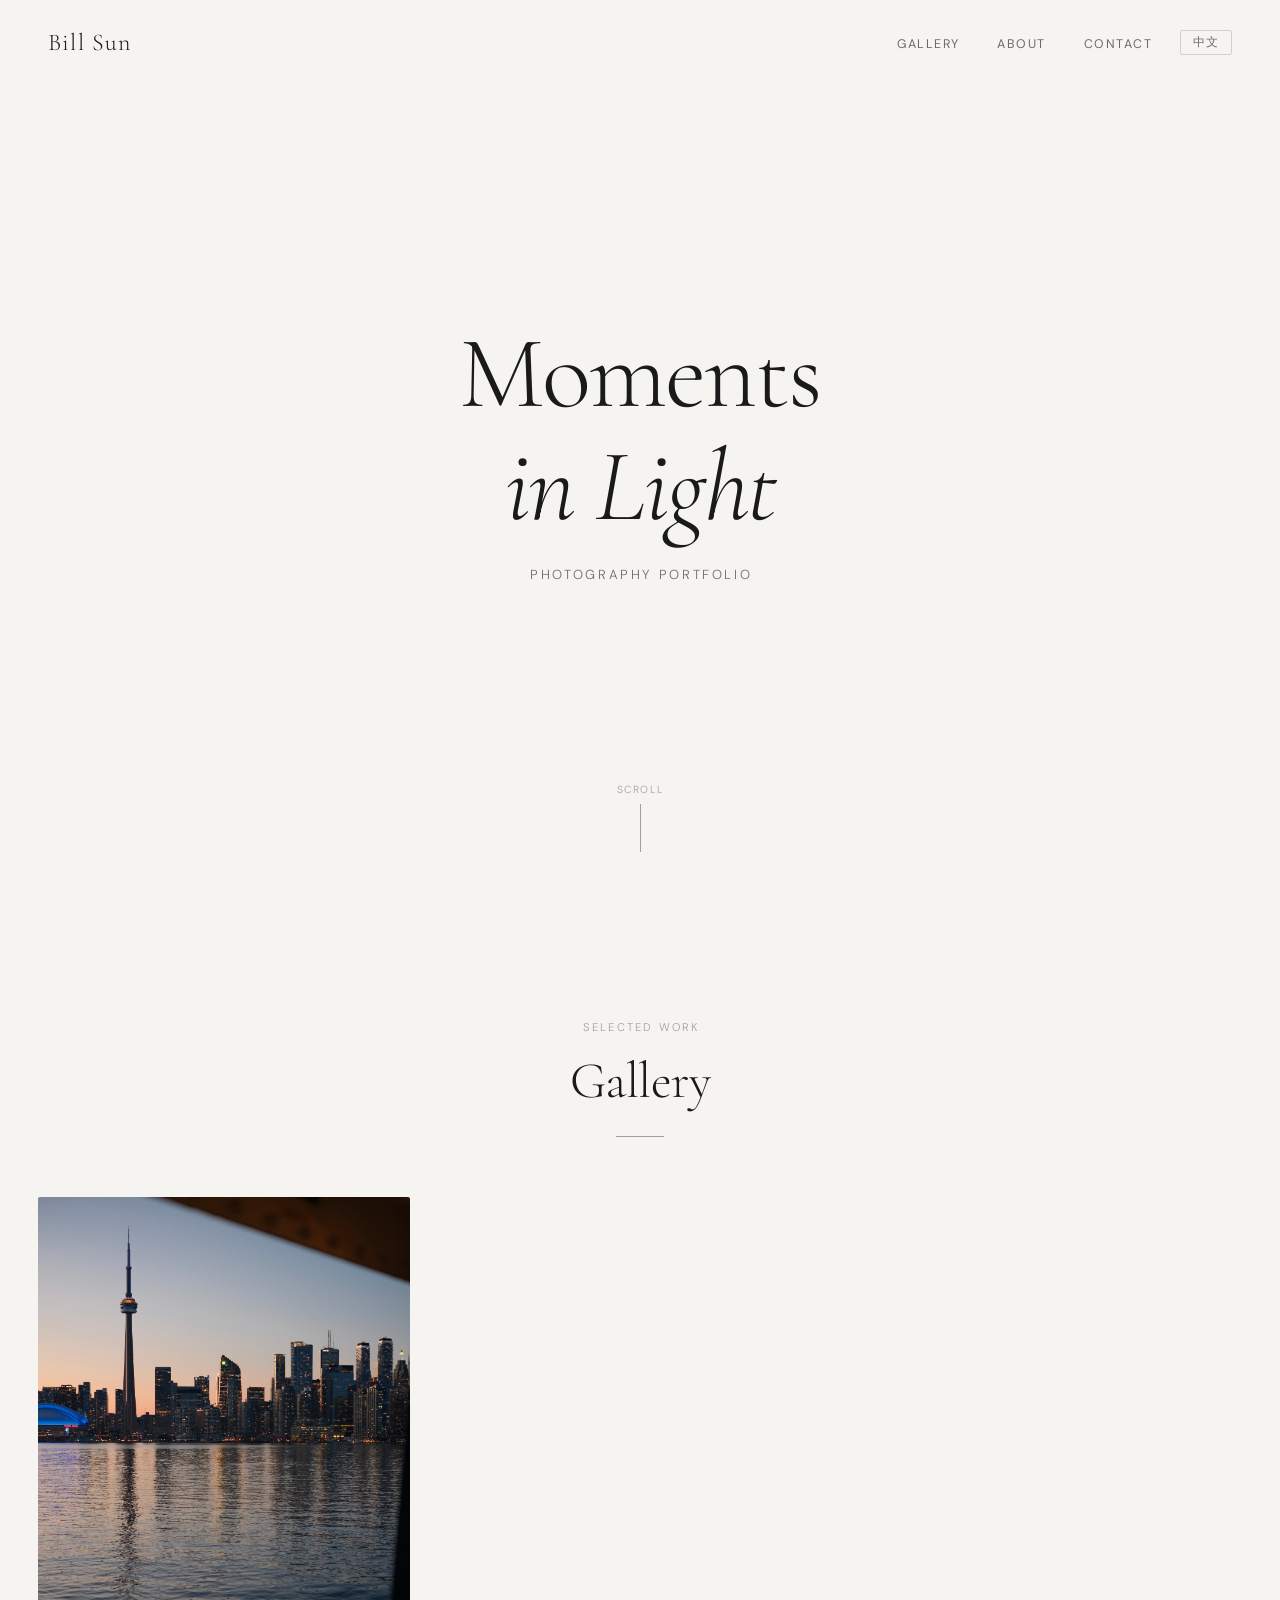
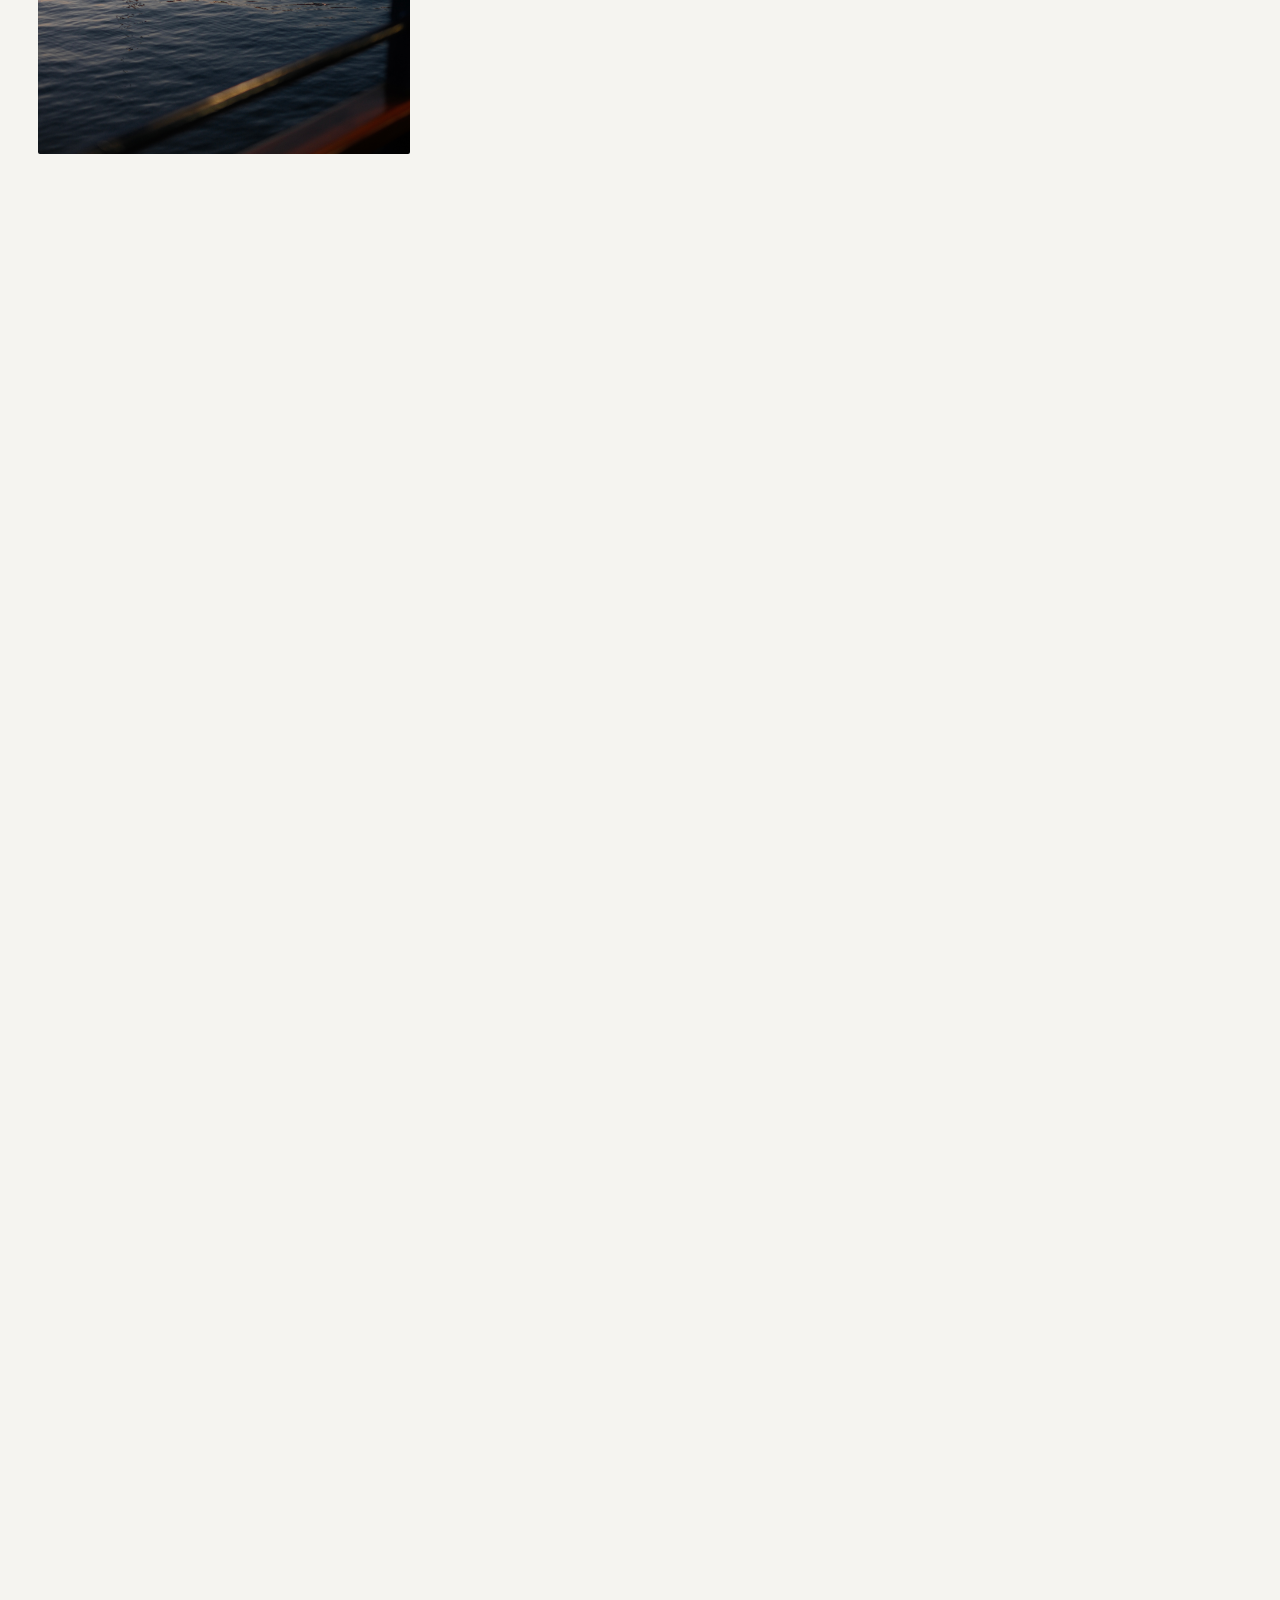
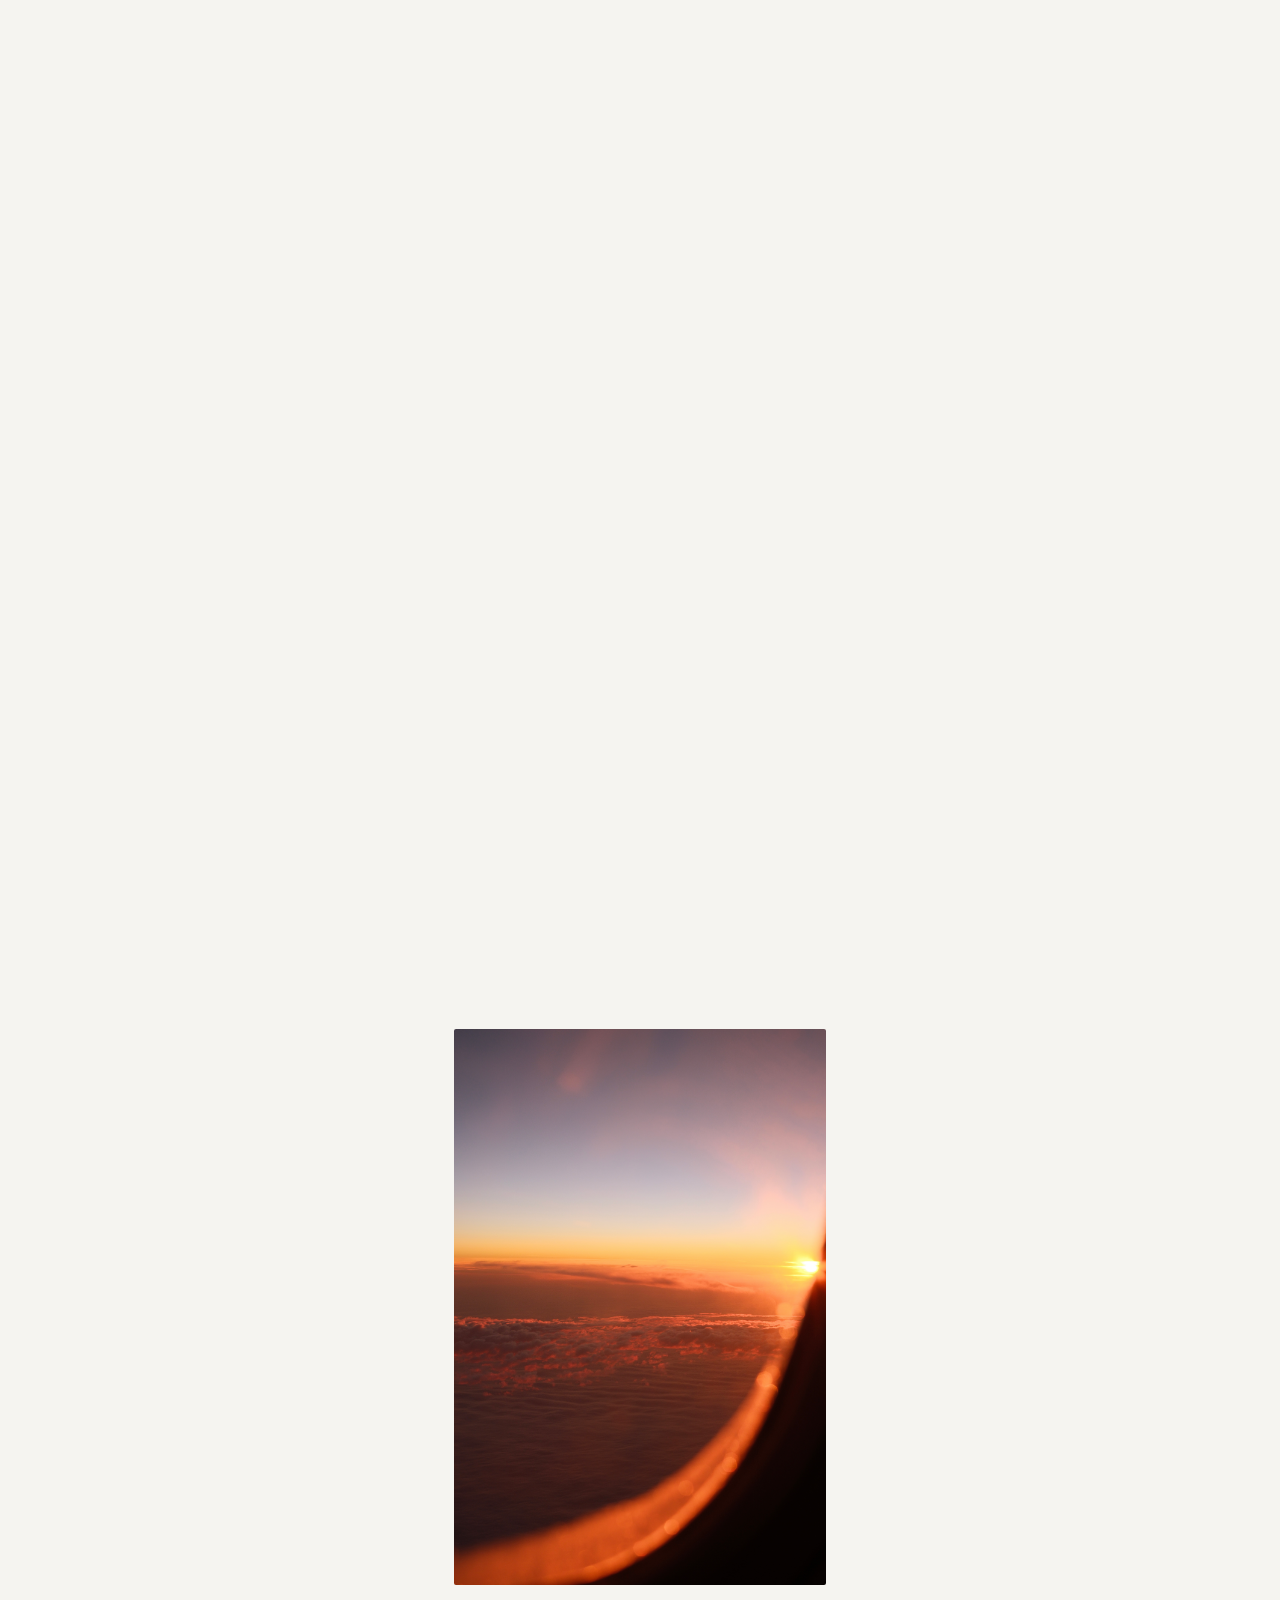
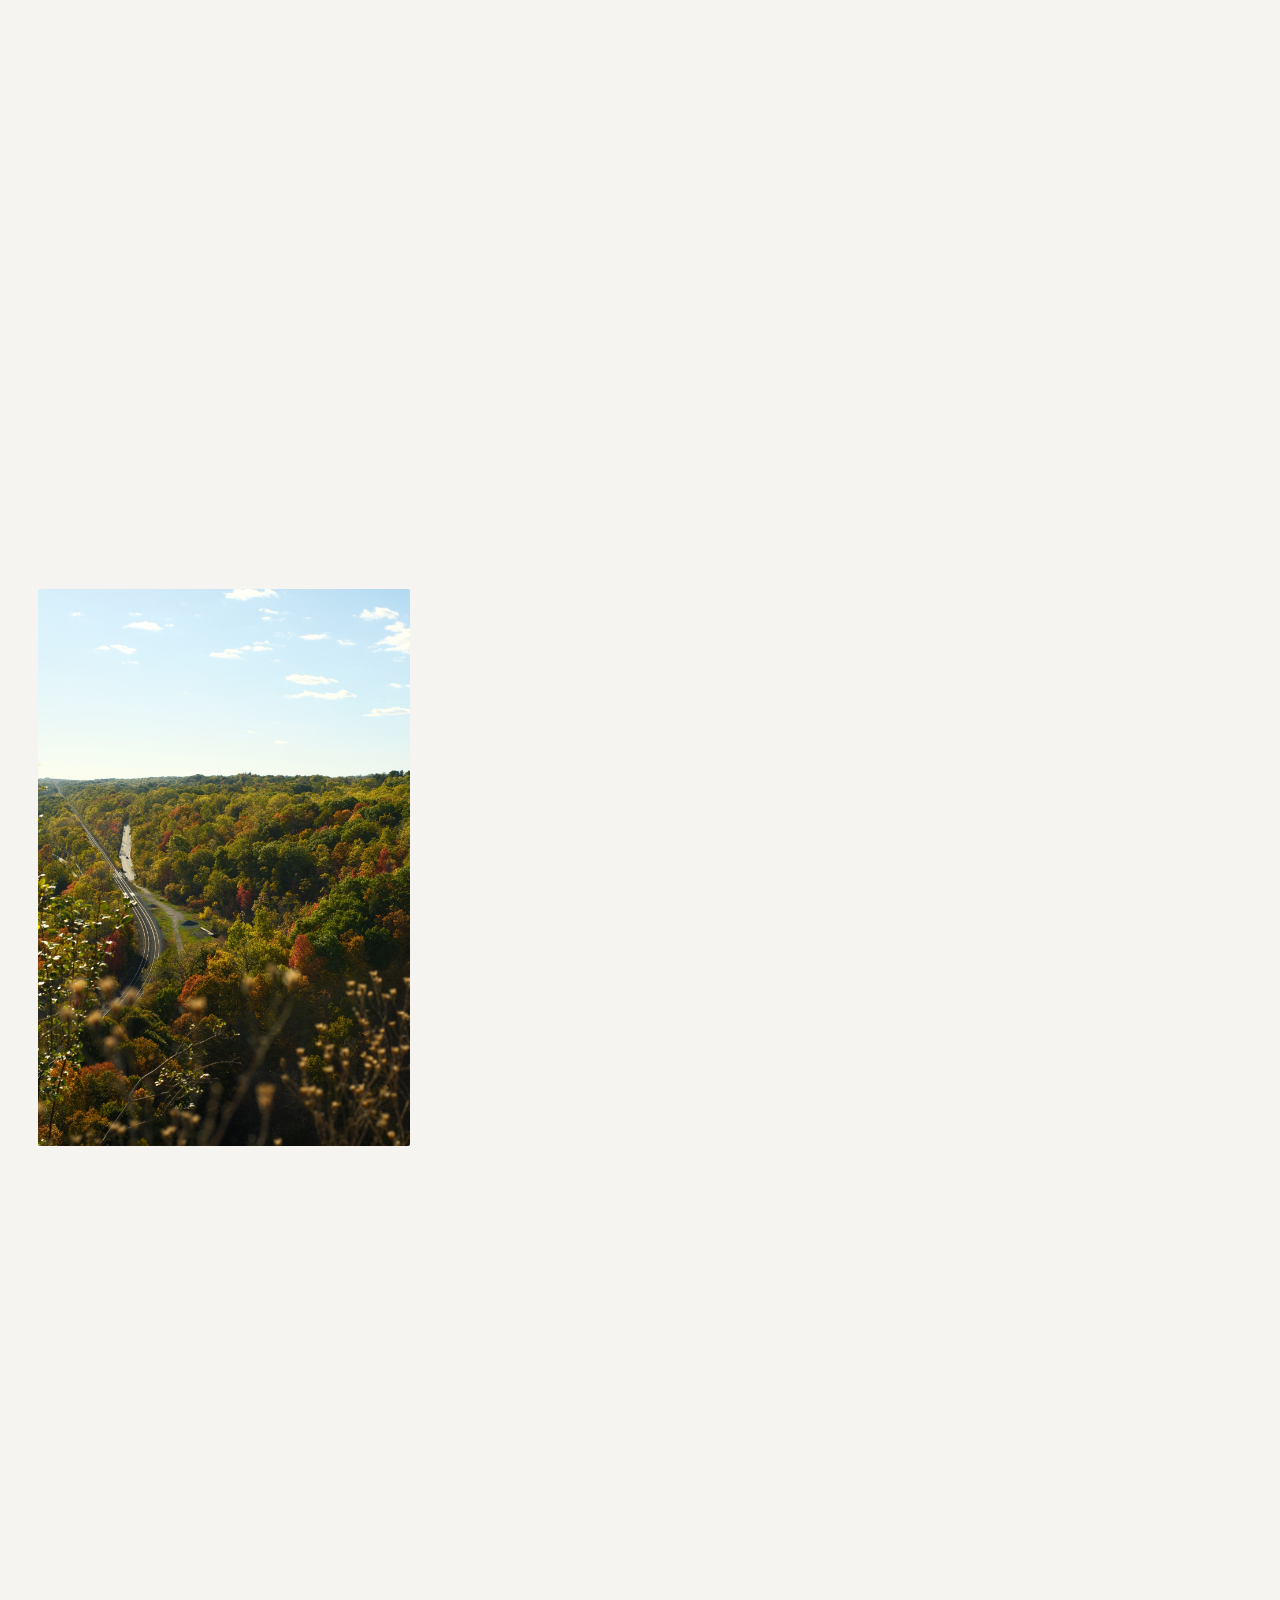
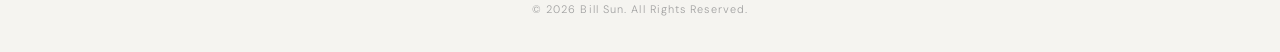
==== index.html @ 7e838174 "update some photos" ====
<!DOCTYPE html>
<html lang="en">
<head>
<meta charset="UTF-8">
<meta name="viewport" content="width=device-width, initial-scale=1.0">
<title>Portfolio — Photography</title>
<link rel="preconnect" href="https://fonts.googleapis.com">
<link rel="preconnect" href="https://fonts.gstatic.com" crossorigin>
<link href="https://fonts.googleapis.com/css2?family=Cormorant+Garamond:ital,wght@0,300;0,400;0,500;1,300;1,400&family=DM+Sans:wght@300;400;500&display=swap" rel="stylesheet">
<style>
  :root {
    --bg: #f5f4f0;
    --fg: #1a1a1a;
    --fg-muted: #6b6b6b;
    --fg-faint: #a0a0a0;
    --accent: #2a2a2a;
    --serif: 'Cormorant Garamond', Georgia, serif;
    --sans: 'DM Sans', system-ui, sans-serif;
    --transition: cubic-bezier(0.25, 0.46, 0.45, 0.94);
  }

  * { margin: 0; padding: 0; box-sizing: border-box; }

  html {
    scroll-behavior: smooth;
    -webkit-font-smoothing: antialiased;
  }

  body {
    background: var(--bg);
    color: var(--fg);
    font-family: var(--sans);
    font-weight: 300;
    overflow-x: hidden;
  }

  /* ===== NAVIGATION ===== */
  nav {
    position: fixed;
    top: 0;
    left: 0;
    right: 0;
    z-index: 100;
    padding: 28px 48px;
    display: flex;
    justify-content: space-between;
    align-items: center;
    transition: all 0.5s var(--transition);
    background: transparent;
  }

  nav.scrolled {
    padding: 18px 48px;
    background: rgba(245, 244, 240, 0.92);
    backdrop-filter: blur(20px);
    -webkit-backdrop-filter: blur(20px);
  }

  .logo {
    font-family: var(--serif);
    font-size: 1.5rem;
    font-weight: 300;
    letter-spacing: 0.05em;
    color: var(--fg);
    text-decoration: none;
    transition: opacity 0.3s;
  }
  .logo:hover { opacity: 0.6; }

  .nav-links {
    display: flex;
    gap: 36px;
    list-style: none;
  }

  .nav-links li {
    min-width: 52px;
    text-align: center;
  }

  .nav-links a {
    font-family: var(--sans);
    font-size: 0.78rem;
    font-weight: 400;
    letter-spacing: 0.12em;
    text-transform: uppercase;
    color: var(--fg-muted);
    text-decoration: none;
    position: relative;
    transition: color 0.3s;
  }

  .nav-links a::after {
    content: '';
    position: absolute;
    bottom: -4px;
    left: 0;
    width: 0;
    height: 1px;
    background: var(--fg);
    transition: width 0.4s var(--transition);
  }

  .nav-links a:hover { color: var(--fg); }
  .nav-links a:hover::after { width: 100%; }
  .nav-links a.active { color: var(--fg); }
  .nav-links a.active::after { width: 100%; }

  /* ===== MOBILE MENU ===== */
  .menu-toggle {
    display: none;
    background: none;
    border: none;
    cursor: pointer;
    width: 28px;
    height: 20px;
    position: relative;
    z-index: 200;
  }

  .menu-toggle span {
    display: block;
    width: 100%;
    height: 1.5px;
    background: var(--fg);
    position: absolute;
    left: 0;
    transition: all 0.3s var(--transition);
  }

  .menu-toggle span:nth-child(1) { top: 0; }
  .menu-toggle span:nth-child(2) { top: 9px; }
  .menu-toggle span:nth-child(3) { top: 18px; }

  .menu-toggle.open span:nth-child(1) { top: 9px; transform: rotate(45deg); }
  .menu-toggle.open span:nth-child(2) { opacity: 0; }
  .menu-toggle.open span:nth-child(3) { top: 9px; transform: rotate(-45deg); }

  .mobile-menu {
    display: none;
    position: fixed;
    inset: 0;
    background: var(--bg);
    z-index: 150;
    flex-direction: column;
    justify-content: center;
    align-items: center;
    gap: 32px;
    opacity: 0;
    transition: opacity 0.4s;
  }

  .mobile-menu.open {
    display: flex;
    opacity: 1;
  }

  .mobile-menu a {
    font-family: var(--serif);
    font-size: 2.2rem;
    font-weight: 300;
    color: var(--fg);
    text-decoration: none;
    letter-spacing: 0.03em;
    transition: opacity 0.3s;
  }

  .mobile-menu a:hover { opacity: 0.5; }

  /* ===== HERO ===== */
  .hero {
    height: 100vh;
    display: flex;
    flex-direction: column;
    justify-content: center;
    align-items: center;
    text-align: center;
    padding: 0 24px;
    position: relative;
  }

  .hero-title {
    font-family: var(--serif);
    font-size: clamp(3rem, 8vw, 7rem);
    font-weight: 300;
    line-height: 1.1;
    letter-spacing: -0.02em;
    color: var(--fg);
    opacity: 0;
    transform: translateY(40px);
    animation: fadeUp 1.2s var(--transition) 0.3s forwards;
  }

  .hero-subtitle {
    font-family: var(--sans);
    font-size: 0.82rem;
    font-weight: 300;
    letter-spacing: 0.2em;
    text-indent: 0.2em;
    text-transform: uppercase;
    color: var(--fg-muted);
    margin-top: 24px;
    opacity: 0;
    transform: translateY(20px);
    animation: fadeUp 1s var(--transition) 0.8s forwards;
  }

  .scroll-indicator {
    position: absolute;
    bottom: 48px;
    left: 0;
    right: 0;
    display: flex;
    flex-direction: column;
    align-items: center;
    gap: 8px;
    opacity: 0;
    animation: fadeUp 1s var(--transition) 1.4s forwards;
  }

  .scroll-indicator span {
    font-size: 0.65rem;
    letter-spacing: 0.15em;
    text-transform: uppercase;
    color: var(--fg-faint);
  }

  .scroll-line {
    width: 1px;
    height: 48px;
    background: var(--fg-faint);
    position: relative;
    overflow: hidden;
  }

  .scroll-line::after {
    content: '';
    position: absolute;
    top: -100%;
    left: 0;
    width: 1px;
    height: 100%;
    background: var(--fg);
    animation: scrollDown 2s ease-in-out infinite;
  }

  @keyframes scrollDown {
    0% { top: -100%; }
    100% { top: 100%; }
  }

  /* ===== SECTION HEADERS ===== */
  .section-header {
    text-align: center;
    padding: 120px 24px 60px;
  }

  .section-label {
    font-size: 0.7rem;
    letter-spacing: 0.2em;
    text-indent: 0.2em;
    text-transform: uppercase;
    color: var(--fg-faint);
    margin-bottom: 16px;
  }

  .section-title {
    font-family: var(--serif);
    font-size: clamp(2rem, 4vw, 3.2rem);
    font-weight: 300;
    color: var(--fg);
    letter-spacing: -0.01em;
  }

  .section-divider {
    width: 48px;
    height: 1px;
    background: var(--fg-faint);
    margin: 24px auto 0;
  }


  /* ===== MASONRY GALLERY ===== */
  .gallery {
    padding: 0 clamp(16px, 3vw, 48px);
    columns: 3;
    column-gap: clamp(28px, 3.5vw, 52px);
    max-width: 1600px;
    margin: 0 auto;
  }

  .gallery-item {
    break-inside: avoid;
    margin-bottom: clamp(28px, 3.5vw, 52px);
    position: relative;
    overflow: hidden;
    cursor: pointer;
    border-radius: 2px;
    opacity: 0;
    transform: translateY(30px);
    transition: opacity 0.6s var(--transition), transform 0.6s var(--transition);
  }

  .gallery-item.visible {
    opacity: 1;
    transform: translateY(0);
  }

  .gallery-item.hidden {
    display: none;
  }

  .gallery-item img {
    width: 100%;
    display: block;
    transition: transform 0.8s var(--transition);
  }

  .gallery-item:hover img {
    transform: scale(1.03);
  }

  .gallery-overlay {
    position: absolute;
    inset: 0;
    background: rgba(0,0,0,0.15);
    opacity: 0;
    transition: opacity 0.5s var(--transition);
  }

  .gallery-item:hover .gallery-overlay {
    opacity: 1;
  }

  /* ===== LIGHTBOX ===== */
  .lightbox {
    position: fixed;
    inset: 0;
    z-index: 1000;
    background: rgba(10, 10, 10, 0.96);
    display: flex;
    justify-content: center;
    align-items: center;
    opacity: 0;
    visibility: hidden;
    transition: all 0.4s var(--transition);
    cursor: zoom-out;
  }

  .lightbox.active {
    opacity: 1;
    visibility: visible;
  }

  .lightbox img {
    max-width: 90vw;
    max-height: 88vh;
    object-fit: contain;
    border-radius: 2px;
    transform: scale(0.95);
    transition: transform 0.5s var(--transition);
  }

  .lightbox.active img {
    transform: scale(1);
  }

  .lightbox-close {
    position: absolute;
    top: 28px;
    right: 36px;
    width: 36px;
    height: 36px;
    background: none;
    border: none;
    cursor: pointer;
    display: flex;
    align-items: center;
    justify-content: center;
  }

  .lightbox-close::before,
  .lightbox-close::after {
    content: '';
    position: absolute;
    width: 24px;
    height: 1.5px;
    background: rgba(255,255,255,0.7);
    transition: background 0.3s;
  }

  .lightbox-close::before { transform: rotate(45deg); }
  .lightbox-close::after { transform: rotate(-45deg); }
  .lightbox-close:hover::before,
  .lightbox-close:hover::after { background: #fff; }

  .lightbox-nav {
    position: absolute;
    top: 50%;
    transform: translateY(-50%);
    background: none;
    border: none;
    cursor: pointer;
    padding: 20px;
    color: rgba(255,255,255,0.5);
    font-size: 1.8rem;
    transition: color 0.3s;
  }

  .lightbox-nav:hover { color: #fff; }
  .lightbox-prev { left: 20px; }
  .lightbox-next { right: 20px; }

  /* ===== ABOUT ===== */
  .about {
    max-width: 720px;
    margin: 0 auto;
    padding: 80px 24px 120px;
    text-align: center;
  }

  .about p {
    font-family: var(--serif);
    font-size: 1.35rem;
    font-weight: 300;
    line-height: 1.8;
    color: var(--fg-muted);
    font-style: italic;
  }

  .about-name {
    font-family: var(--sans);
    font-size: 0.72rem;
    letter-spacing: 0.15em;
    text-indent: 0.15em;
    text-transform: uppercase;
    color: var(--fg-faint);
    margin-top: 40px;
  }

  .about p + p {
    margin-top: 28px;
  }

  .about-quote {
    font-size: 1.5rem;
    color: var(--fg);
    margin-top: 52px;
    margin-bottom: 52px;
  }

  .about-closing {
    font-style: normal;
    font-size: 1.05rem;
    letter-spacing: 0.04em;
    color: var(--fg);
    margin-top: 48px;
    line-height: 2;
  }

  /* ===== CONTACT ===== */
  .contact {
    text-align: center;
    padding: 0 24px 120px;
  }

  .contact a {
    font-family: var(--serif);
    font-size: clamp(1.2rem, 3vw, 2rem);
    font-weight: 300;
    color: var(--fg);
    text-decoration: none;
    border-bottom: 1px solid var(--fg-faint);
    padding-bottom: 4px;
    transition: border-color 0.3s;
  }

  .contact a:hover {
    border-color: var(--fg);
  }

  .contact-socials {
    display: flex;
    justify-content: center;
    gap: 32px;
    margin-top: 36px;
  }

  .contact-socials a {
    font-family: var(--sans);
    font-size: 0.7rem;
    letter-spacing: 0.12em;
    text-transform: uppercase;
    border: none;
    color: var(--fg-faint);
    padding: 0;
  }

  .contact-socials a:hover { color: var(--fg); }

  /* ===== FOOTER ===== */
  footer {
    text-align: center;
    padding: 36px 24px;
    border-top: 1px solid rgba(0,0,0,0.06);
  }

  footer p {
    font-size: 0.68rem;
    letter-spacing: 0.1em;
    color: var(--fg-faint);
  }

  /* ===== ANIMATIONS ===== */
  @keyframes fadeUp {
    to {
      opacity: 1;
      transform: translateY(0);
    }
  }

  /* ===== RESPONSIVE ===== */
  @media (max-width: 1024px) {
    .gallery { columns: 2; }
  }

  @media (max-width: 768px) {
    nav { padding: 20px 24px; }
    nav.scrolled { padding: 16px 24px; }

    .nav-links { display: none; }
    .menu-toggle { display: block; }

    .gallery { columns: 2; }

    .hero-title { font-size: clamp(2.4rem, 10vw, 4.5rem); }
  }

  @media (max-width: 480px) {
    .gallery {
      columns: 1;
      padding: 0 16px;
    }

    .lightbox-nav { display: none; }
  }

  /* ===== SCROLL REVEAL ===== */
  .reveal {
    opacity: 0;
    transform: translateY(24px);
    transition: opacity 0.8s var(--transition), transform 0.8s var(--transition);
  }

  .reveal.revealed {
    opacity: 1;
    transform: translateY(0);
  }

  /* ===== LANGUAGE TOGGLE ===== */
  .nav-right {
    display: flex;
    align-items: center;
    gap: 28px;
  }

  .lang-toggle {
    font-family: var(--sans);
    font-size: 0.72rem;
    font-weight: 400;
    letter-spacing: 0.08em;
    color: var(--fg-muted);
    background: none;
    border: 1px solid rgba(0,0,0,0.15);
    border-radius: 2px;
    width: 52px;
    padding: 4px 0;
    text-align: center;
    cursor: pointer;
    transition: all 0.3s;
    position: relative;
    z-index: 200;
  }

  .lang-toggle:hover {
    color: var(--fg);
    border-color: var(--fg);
  }
</style>
</head>
<body>

<!-- Navigation -->
<nav id="navbar">
  <a href="#" class="logo">Bill Sun</a>
  <div class="nav-right">
    <ul class="nav-links">
      <li><a href="#gallery" class="active" data-zh="作品集">Gallery</a></li>
      <li><a href="#about" data-zh="关于">About</a></li>
      <li><a href="#contact" data-zh="联系">Contact</a></li>
    </ul>
    <button class="lang-toggle" id="langToggle">中文</button>
    <button class="menu-toggle" id="menuToggle" aria-label="Menu">
      <span></span><span></span><span></span>
    </button>
  </div>
</nav>

<!-- Mobile Menu -->
<div class="mobile-menu" id="mobileMenu">
  <a href="#gallery" data-zh="作品集">Gallery</a>
  <a href="#about" data-zh="关于">About</a>
  <a href="#contact" data-zh="联系">Contact</a>
</div>

<!-- Hero -->
<section class="hero">
  <h1 class="hero-title" data-zh-html="光影<br><em>瞬间</em>">Moments<br><em>in Light</em></h1>
  <p class="hero-subtitle" data-zh="摄影作品集">Photography Portfolio</p>
  <div class="scroll-indicator">
    <span data-zh="向下滑动">Scroll</span>
    <div class="scroll-line"></div>
  </div>
</section>

<!-- Gallery Section -->
<section id="gallery">
  <div class="section-header reveal">
    <p class="section-label" data-zh="精选作品">Selected Work</p>
    <h2 class="section-title" data-zh="作品集">Gallery</h2>
    <div class="section-divider"></div>
  </div>

  <div class="gallery" id="galleryGrid">
    <div class="gallery-item">
      <img src="images/DSCF5010.JPG" alt="Photo" loading="lazy">
      <div class="gallery-overlay"></div>
    </div>
    <div class="gallery-item">
      <img src="images/DSCF5004.JPG" alt="Photo" loading="lazy">
      <div class="gallery-overlay"></div>
    </div>
    <div class="gallery-item" data-category="landscape">
      <img src="images/DSCF3059.JPG" alt="Landscape" loading="lazy">
      <div class="gallery-overlay"></div>
    </div>
    <div class="gallery-item" data-category="landscape">
      <img src="images/DSCF3242.JPG" alt="Landscape" loading="lazy">
      <div class="gallery-overlay"></div>
    </div>
    <div class="gallery-item" data-category="landscape">
      <img src="images/DSCF3555.JPG" alt="Landscape" loading="lazy">
      <div class="gallery-overlay"></div>
    </div>
    <div class="gallery-item" data-category="landscape">
      <img src="images/DSCF3638-3.jpg" alt="Landscape" loading="lazy">
      <div class="gallery-overlay"></div>
    </div>
    <div class="gallery-item" data-category="landscape">
      <img src="images/DSCF3652.JPG" alt="Landscape" loading="lazy">
      <div class="gallery-overlay"></div>
    </div>
    <div class="gallery-item" data-category="landscape">
      <img src="images/DSCF3666.JPG" alt="Landscape" loading="lazy">
      <div class="gallery-overlay"></div>
    </div>
    <div class="gallery-item" data-category="landscape">
      <img src="images/DSCF3744.JPG" alt="Landscape" loading="lazy">
      <div class="gallery-overlay"></div>
    </div>
    <div class="gallery-item" data-category="landscape">
      <img src="images/DSCF3767.jpeg" alt="Landscape" loading="lazy">
      <div class="gallery-overlay"></div>
    </div>
    <div class="gallery-item" data-category="landscape">
      <img src="images/DSCF3832.JPG" alt="Landscape" loading="lazy">
      <div class="gallery-overlay"></div>
    </div>
    <div class="gallery-item" data-category="landscape">
      <img src="images/DSCF4204.jpg" alt="Landscape" loading="lazy">
      <div class="gallery-overlay"></div>
    </div>
    <div class="gallery-item" data-category="landscape">
      <img src="images/DSCF4221.JPG" alt="Landscape" loading="lazy">
      <div class="gallery-overlay"></div>
    </div>
    <div class="gallery-item" data-category="landscape">
      <img src="images/DSCF4808.jpeg" alt="Landscape" loading="lazy">
      <div class="gallery-overlay"></div>
    </div>

    <div class="gallery-item" data-category="nature">
      <img src="images/DSCF3293.JPG" alt="Nature" loading="lazy">
      <div class="gallery-overlay"></div>
    </div>
    <div class="gallery-item" data-category="nature">
      <img src="images/DSCF3700.JPG" alt="Nature" loading="lazy">
      <div class="gallery-overlay"></div>
    </div>
    <div class="gallery-item" data-category="nature">
      <img src="images/DSCF4087.jpg" alt="Nature" loading="lazy">
      <div class="gallery-overlay"></div>
    </div>
    <div class="gallery-item" data-category="nature">
      <img src="images/DSCF4094.JPG" alt="Nature" loading="lazy">
      <div class="gallery-overlay"></div>
    </div>
    <div class="gallery-item" data-category="nature">
      <img src="images/DSCF4104.JPG" alt="Nature" loading="lazy">
      <div class="gallery-overlay"></div>
    </div>
    <div class="gallery-item" data-category="nature">
      <img src="images/DSCF4184.JPG" alt="Nature" loading="lazy">
      <div class="gallery-overlay"></div>
    </div>
    <div class="gallery-item" data-category="nature">
      <img src="images/DSCF4784.jpeg" alt="Nature" loading="lazy">
      <div class="gallery-overlay"></div>
    </div>
    <div class="gallery-item" data-category="nature">
      <img src="images/DSCF4792.JPG" alt="Nature" loading="lazy">
      <div class="gallery-overlay"></div>
    </div>
    <div class="gallery-item" data-category="nature">
      <img src="images/DSCF4941.jpeg" alt="Nature" loading="lazy">
      <div class="gallery-overlay"></div>
    </div>
    <div class="gallery-item" data-category="nature">
      <img src="images/DSCF4948.JPG" alt="Nature" loading="lazy">
      <div class="gallery-overlay"></div>
    </div>

    <div class="gallery-item" data-category="street">
      <img src="images/DSCF3017.JPG" alt="Street" loading="lazy">
      <div class="gallery-overlay"></div>
    </div>
    <div class="gallery-item" data-category="street">
      <img src="images/DSCF3160.JPG" alt="Street" loading="lazy">
      <div class="gallery-overlay"></div>
    </div>
    <div class="gallery-item" data-category="street">
      <img src="images/DSCF3165.JPG" alt="Street" loading="lazy">
      <div class="gallery-overlay"></div>
    </div>
    <div class="gallery-item" data-category="street">
      <img src="images/DSCF3250.JPG" alt="Street" loading="lazy">
      <div class="gallery-overlay"></div>
    </div>
    <div class="gallery-item" data-category="street">
      <img src="images/DSCF3267.JPG" alt="Street" loading="lazy">
      <div class="gallery-overlay"></div>
    </div>
    <div class="gallery-item" data-category="street">
      <img src="images/DSCF3411.JPG" alt="Street" loading="lazy">
      <div class="gallery-overlay"></div>
    </div>
    <div class="gallery-item" data-category="street">
      <img src="images/DSCF3429.JPG" alt="Street" loading="lazy">
      <div class="gallery-overlay"></div>
    </div>
    <div class="gallery-item" data-category="street">
      <img src="images/DSCF3483.JPG" alt="Street" loading="lazy">
      <div class="gallery-overlay"></div>
    </div>
    <div class="gallery-item" data-category="street">
      <img src="images/DSCF3569.JPG" alt="Street" loading="lazy">
      <div class="gallery-overlay"></div>
    </div>
    <div class="gallery-item" data-category="street">
      <img src="images/DSCF3659.JPG" alt="Street" loading="lazy">
      <div class="gallery-overlay"></div>
    </div>
    <div class="gallery-item" data-category="street">
      <img src="images/DSCF3661.JPG" alt="Street" loading="lazy">
      <div class="gallery-overlay"></div>
    </div>
    <div class="gallery-item" data-category="street">
      <img src="images/DSCF3732.JPG" alt="Street" loading="lazy">
      <div class="gallery-overlay"></div>
    </div>
    <div class="gallery-item" data-category="street">
      <img src="images/DSCF3800.JPG" alt="Street" loading="lazy">
      <div class="gallery-overlay"></div>
    </div>
    <div class="gallery-item" data-category="street">
      <img src="images/DSCF4529.JPG" alt="Street" loading="lazy">
      <div class="gallery-overlay"></div>
    </div>
    <div class="gallery-item" data-category="street">
      <img src="images/DSCF4775.jpeg" alt="Street" loading="lazy">
      <div class="gallery-overlay"></div>
    </div>
    <div class="gallery-item" data-category="street">
      <img src="images/DSCF4848.JPG" alt="Street" loading="lazy">
      <div class="gallery-overlay"></div>
    </div>
    <div class="gallery-item" data-category="street">
      <img src="images/DSCF4882.JPG" alt="Street" loading="lazy">
      <div class="gallery-overlay"></div>
    </div>
    <div class="gallery-item" data-category="street">
      <img src="images/DSCF4937.jpeg" alt="Street" loading="lazy">
      <div class="gallery-overlay"></div>
    </div>
  </div>
</section>

<!-- About Section -->
<section id="about">
  <div class="section-header reveal">
    <p class="section-label" data-zh="关于摄影师">The Photographer</p>
    <h2 class="section-title" data-zh="关于">About</h2>
    <div class="section-divider"></div>
  </div>

  <div class="about reveal">
    <p data-zh="我的日常，是与底层硬件、实时系统和没有容错率的代码打交道。那是一个由绝对逻辑构建的世界——精确、严苛，0 与 1 之间，没有灰色地带。">My days are built on bare-metal code, real-time systems, and hardware that demands absolute precision—a world where logic is the only currency.</p>
    <p data-zh="离开屏幕，我在山上——追速度，读地形，凭本能移动。">Off the screen, I'm on the mountain—chasing speed, reading terrain, moving on instinct.</p>
    <p class="about-quote" data-zh="「我擅长感受，却拙于表达，于是我开始记录。」">"I feel deeply, but express clumsily—so I started recording."</p>
    <p data-zh="镜头，成为了我另一种语言。">The camera became my other language.</p>
    <p data-zh-html="这里没有编译错误，没有边界条件。<br>只有光的温度、街头的呼吸，和不需要注释的情感。">No compilation errors. No edge cases.<br>Just the warmth of light, the stillness between moments, and emotions that need no comment blocks.</p>
    <p class="about-closing" data-zh-html="用代码构建逻辑。<br>用滑雪感受速度。<br>用快门定格时间。">I build with logic.<br>I ski on instinct.<br>I capture with light.</p>
    <p class="about-name">— Bill</p>
  </div>
</section>

<!-- Contact Section -->
<section id="contact">
  <div class="section-header reveal">
    <p class="section-label" data-zh="联系方式">Get in Touch</p>
    <h2 class="section-title" data-zh="联系">Contact</h2>
    <div class="section-divider"></div>
  </div>

  <div class="contact reveal">
    <a href="mailto:billsun37@gmail.com">billsun37@gmail.com</a>
    <div class="contact-socials">
      <a href="https://www.instagram.com/bi1l_sun/" target="_blank" rel="noopener">Instagram</a>
      <a href="https://www.linkedin.com/in/bill-sun9/" target="_blank" rel="noopener">LinkedIn</a>
    </div>
  </div>
</section>

<!-- Footer -->
<footer>
  <p data-zh="&copy; 2026 Bill Sun. 保留所有权利。">&copy; 2026 Bill Sun. All Rights Reserved.</p>
</footer>

<!-- Lightbox -->
<div class="lightbox" id="lightbox">
  <button class="lightbox-close" aria-label="Close"></button>
  <button class="lightbox-nav lightbox-prev" aria-label="Previous">&#8592;</button>
  <button class="lightbox-nav lightbox-next" aria-label="Next">&#8594;</button>
  <img src="" alt="" id="lightboxImg">
</div>

<script>
(function() {
  // ===== NAV SCROLL =====
  const nav = document.getElementById('navbar');
  window.addEventListener('scroll', () => {
    nav.classList.toggle('scrolled', window.scrollY > 80);
  });

  // ===== MOBILE MENU =====
  const menuToggle = document.getElementById('menuToggle');
  const mobileMenu = document.getElementById('mobileMenu');

  menuToggle.addEventListener('click', () => {
    menuToggle.classList.toggle('open');
    mobileMenu.classList.toggle('open');
    document.body.style.overflow = mobileMenu.classList.contains('open') ? 'hidden' : '';
  });

  mobileMenu.querySelectorAll('a').forEach(link => {
    link.addEventListener('click', () => {
      menuToggle.classList.remove('open');
      mobileMenu.classList.remove('open');
      document.body.style.overflow = '';
    });
  });

  // ===== LIGHTBOX =====
  const lightbox = document.getElementById('lightbox');
  const lightboxImg = document.getElementById('lightboxImg');
  let currentIndex = 0;
  let visibleItems = [];

  function getVisibleItems() {
    return [...document.querySelectorAll('.gallery-item:not(.hidden)')];
  }

  function openLightbox(index) {
    visibleItems = getVisibleItems();
    currentIndex = index;
    const item = visibleItems[currentIndex];
    const img = item.querySelector('img');
    lightboxImg.src = img.src.replace('w=600', 'w=1400').replace('w=800', 'w=1400');
    lightboxImg.alt = img.alt;
    lightbox.classList.add('active');
    document.body.style.overflow = 'hidden';
  }

  function closeLightbox() {
    lightbox.classList.remove('active');
    document.body.style.overflow = '';
  }

  function navigate(dir) {
    visibleItems = getVisibleItems();
    currentIndex = (currentIndex + dir + visibleItems.length) % visibleItems.length;
    const item = visibleItems[currentIndex];
    const img = item.querySelector('img');
    lightboxImg.src = img.src.replace('w=600', 'w=1400').replace('w=800', 'w=1400');
    lightboxImg.alt = img.alt;
  }

  const galleryItems = document.querySelectorAll('.gallery-item');
  galleryItems.forEach((item, i) => {
    item.addEventListener('click', () => {
      const vis = getVisibleItems();
      const idx = vis.indexOf(item);
      openLightbox(idx >= 0 ? idx : 0);
    });
  });

  lightbox.querySelector('.lightbox-close').addEventListener('click', closeLightbox);
  lightbox.querySelector('.lightbox-prev').addEventListener('click', (e) => { e.stopPropagation(); navigate(-1); });
  lightbox.querySelector('.lightbox-next').addEventListener('click', (e) => { e.stopPropagation(); navigate(1); });
  lightbox.addEventListener('click', (e) => { if (e.target === lightbox) closeLightbox(); });

  document.addEventListener('keydown', (e) => {
    if (!lightbox.classList.contains('active')) return;
    if (e.key === 'Escape') closeLightbox();
    if (e.key === 'ArrowLeft') navigate(-1);
    if (e.key === 'ArrowRight') navigate(1);
  });

  // ===== SCROLL REVEAL =====
  const observer = new IntersectionObserver((entries) => {
    entries.forEach(entry => {
      if (entry.isIntersecting) {
        entry.target.classList.add(entry.target.classList.contains('gallery-item') ? 'visible' : 'revealed');
      }
    });
  }, { threshold: 0.1, rootMargin: '0px 0px -40px 0px' });

  document.querySelectorAll('.reveal, .gallery-item').forEach((el, i) => {
    if (el.classList.contains('gallery-item')) {
      el.style.transitionDelay = (i * 0.08) + 's';
    }
    observer.observe(el);
  });

  // ===== ACTIVE NAV LINK =====
  const sections = document.querySelectorAll('section[id]');
  const navLinks = document.querySelectorAll('.nav-links a');

  window.addEventListener('scroll', () => {
    let current = '';
    sections.forEach(section => {
      const top = section.offsetTop - 200;
      if (window.scrollY >= top) current = section.getAttribute('id');
    });
    navLinks.forEach(link => {
      link.classList.toggle('active', link.getAttribute('href') === '#' + current);
    });
  });

  // ===== LANGUAGE TOGGLE =====
  const langToggle = document.getElementById('langToggle');
  let currentLang = localStorage.getItem('lang') || 'en';
  const enTextStore = new Map();
  const enHtmlStore = new Map();

  document.querySelectorAll('[data-zh]').forEach(el => {
    enTextStore.set(el, el.textContent);
  });
  document.querySelectorAll('[data-zh-html]').forEach(el => {
    enHtmlStore.set(el, el.innerHTML);
  });

  function setLanguage(lang) {
    currentLang = lang;
    localStorage.setItem('lang', lang);
    document.documentElement.lang = lang === 'zh' ? 'zh-CN' : 'en';
    document.title = lang === 'zh' ? '作品集 — 摄影' : 'Portfolio \u2014 Photography';
    langToggle.textContent = lang === 'zh' ? 'EN' : '\u4E2D\u6587';

    document.querySelectorAll('[data-zh]').forEach(el => {
      el.textContent = lang === 'zh' ? el.dataset.zh : enTextStore.get(el);
    });

    document.querySelectorAll('[data-zh-html]').forEach(el => {
      el.innerHTML = lang === 'zh' ? el.dataset.zhHtml : enHtmlStore.get(el);
    });

  }

  langToggle.addEventListener('click', () => {
    setLanguage(currentLang === 'en' ? 'zh' : 'en');
  });

  if (currentLang === 'zh') setLanguage('zh');
})();
</script>

</body>
</html>
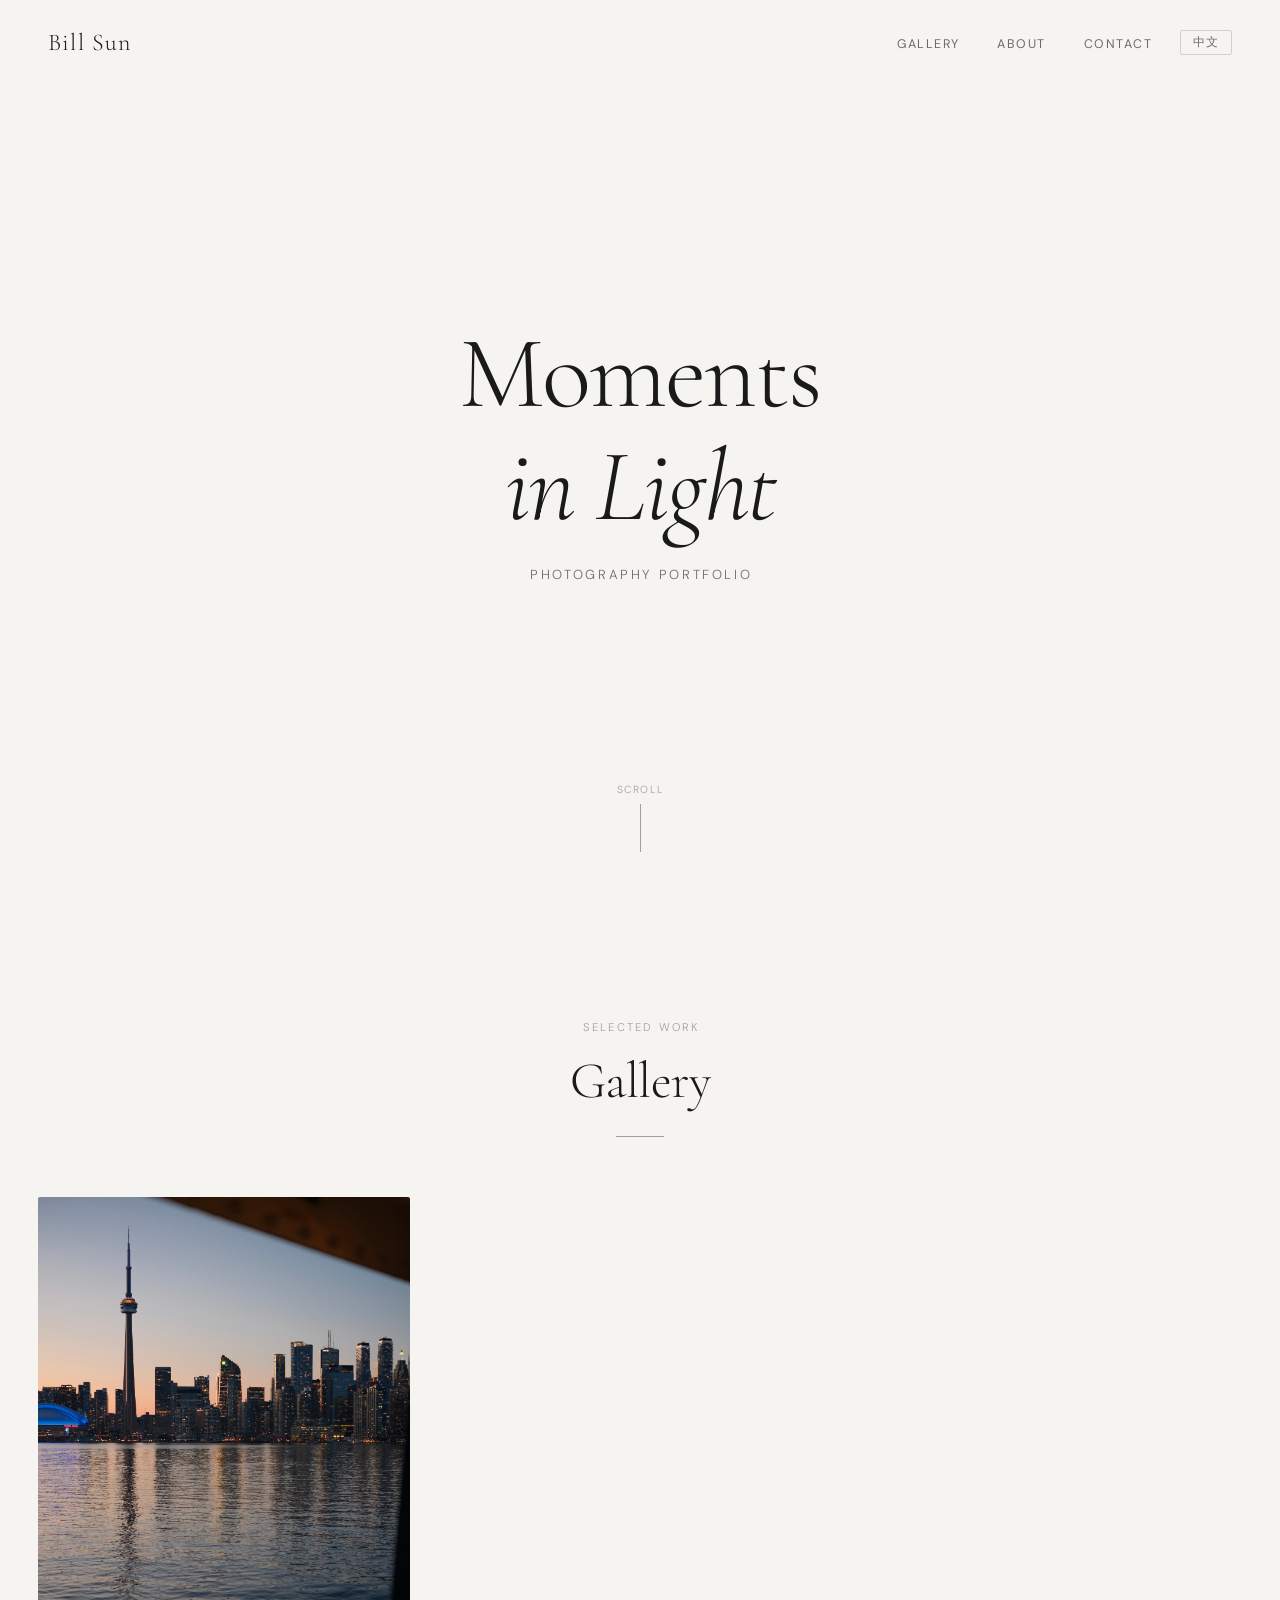
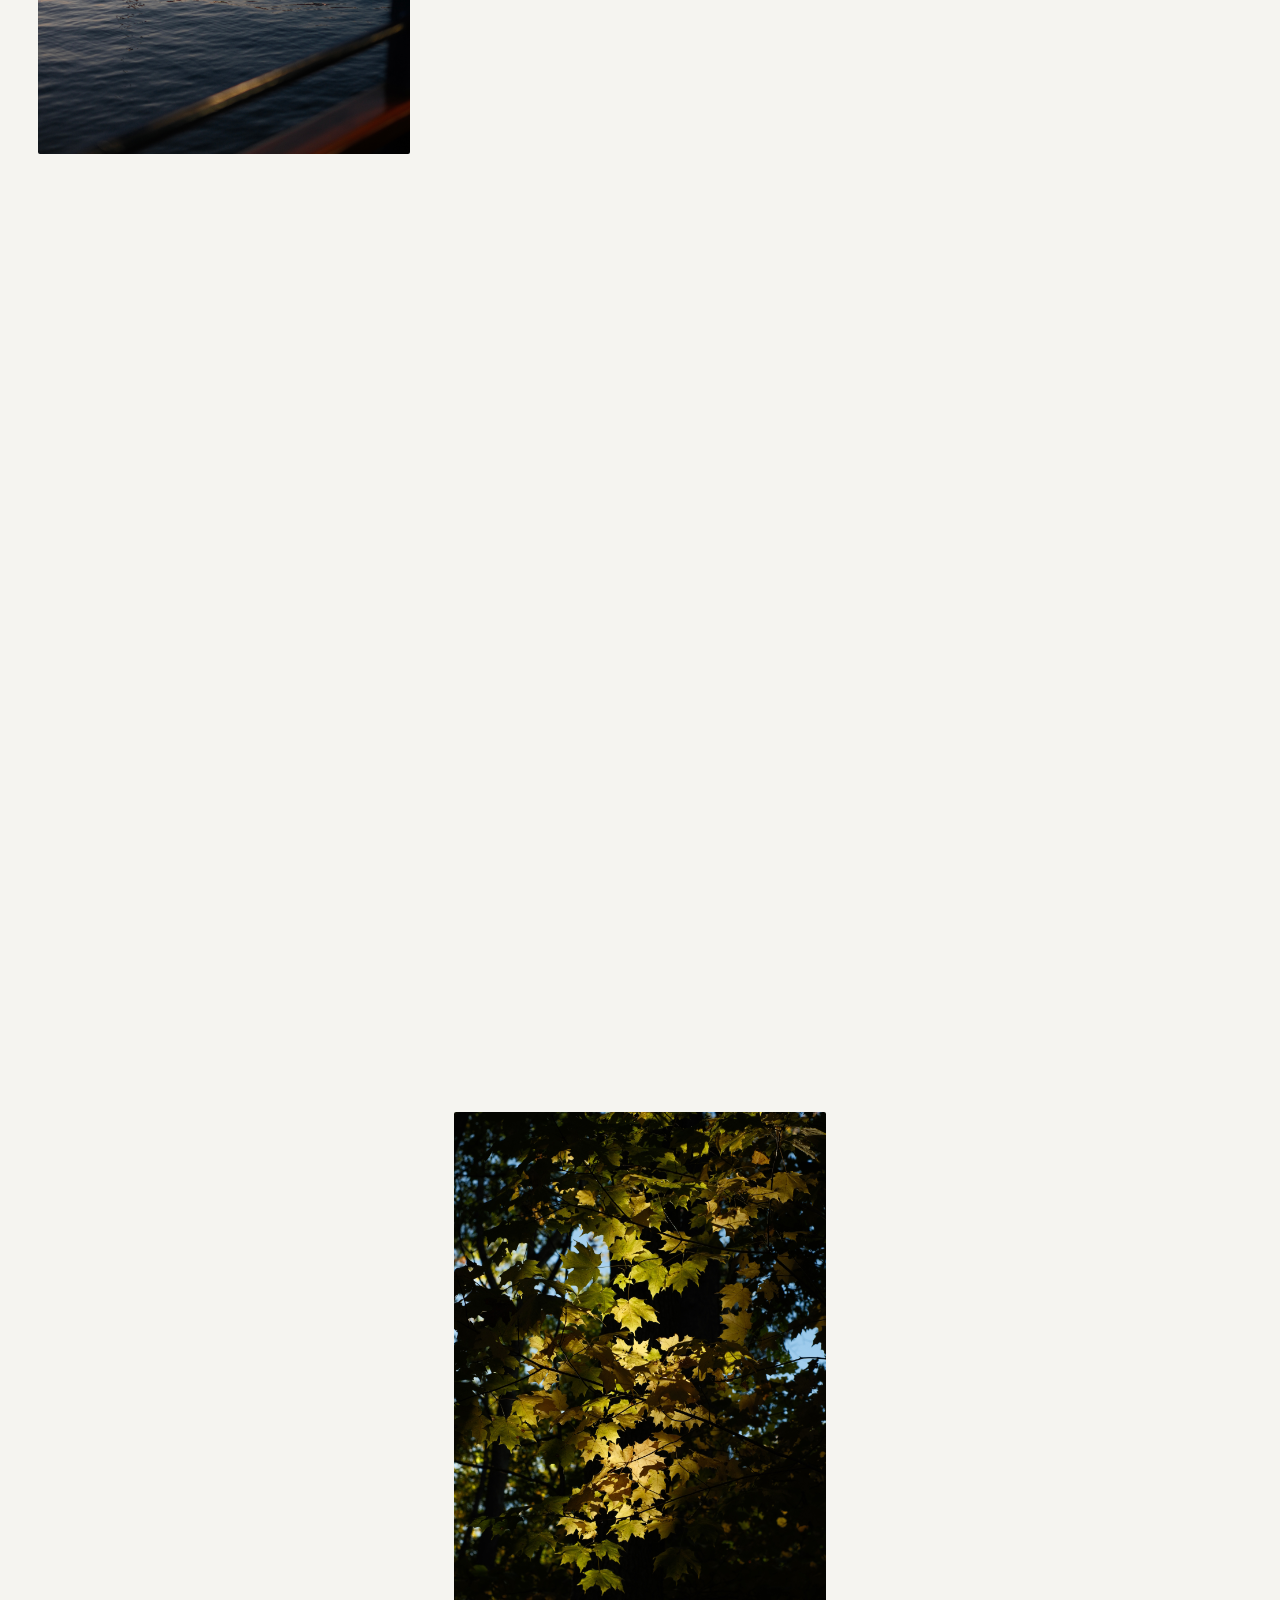
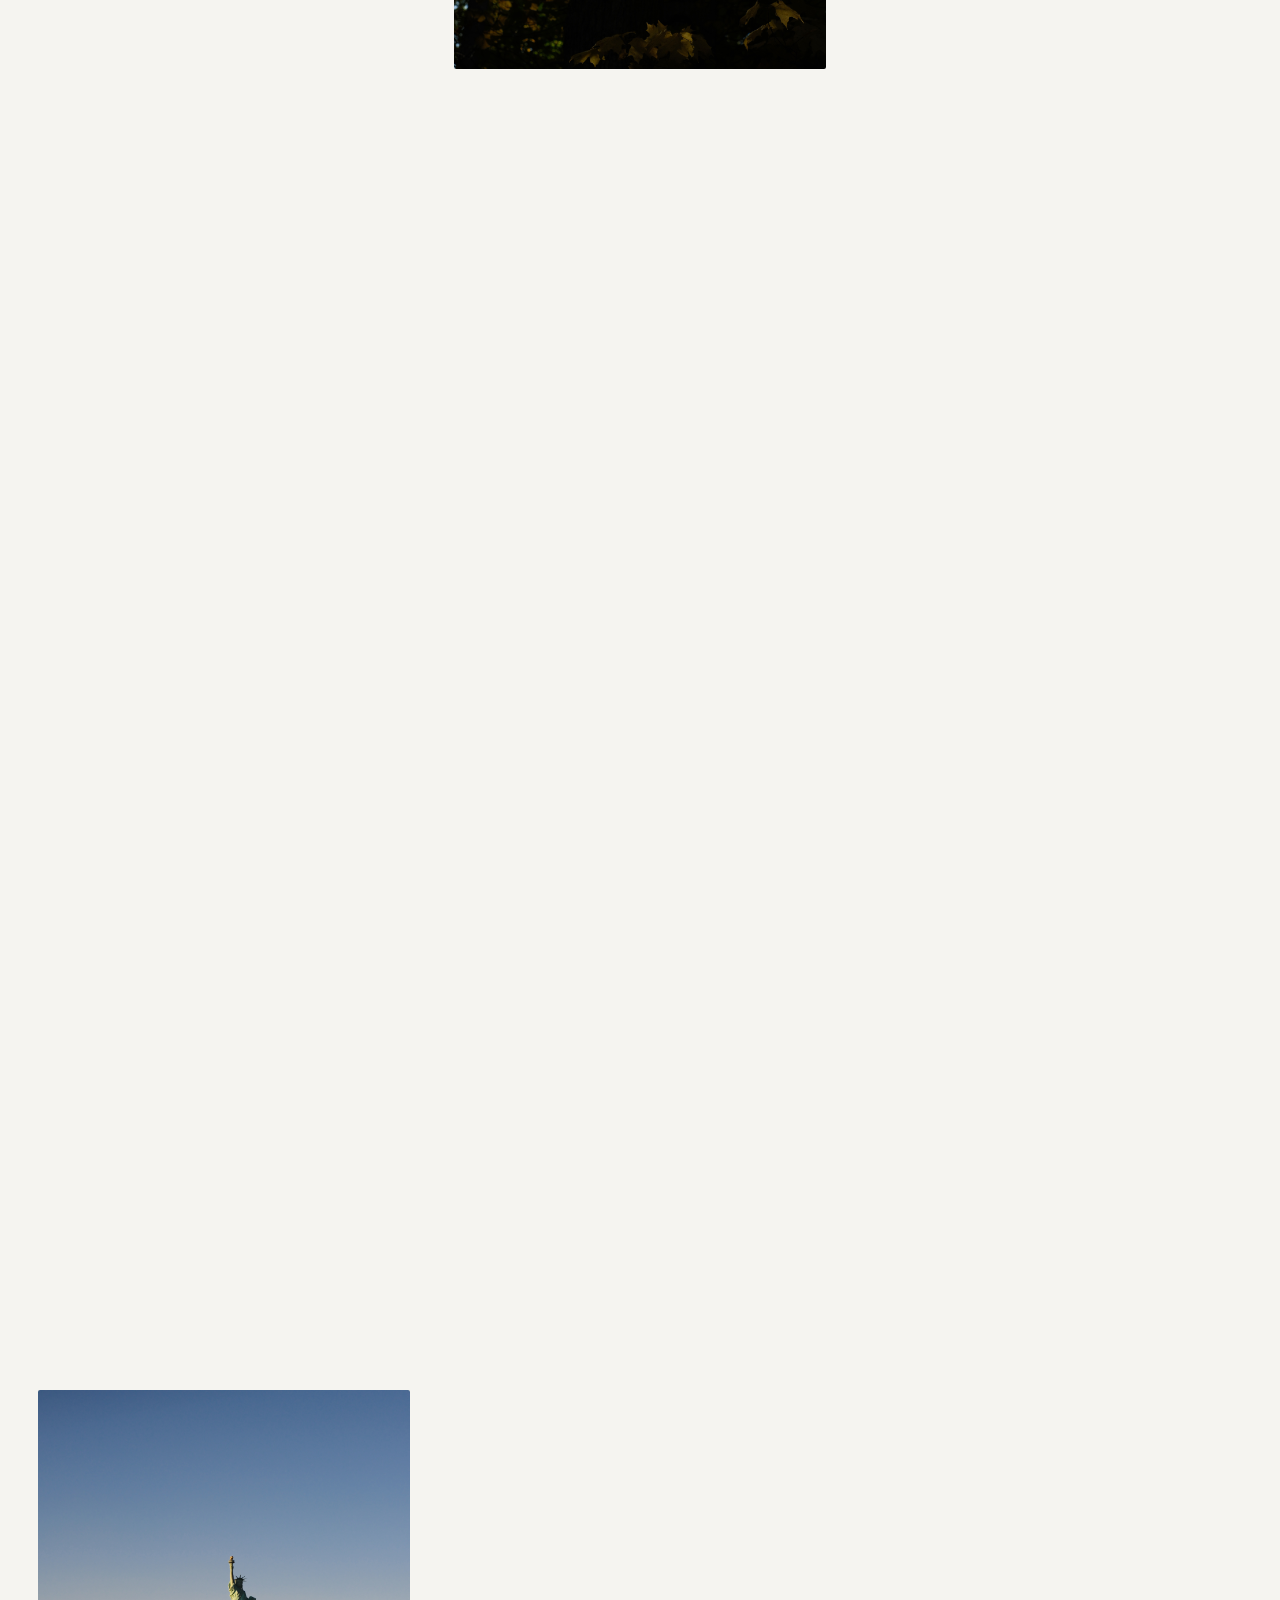
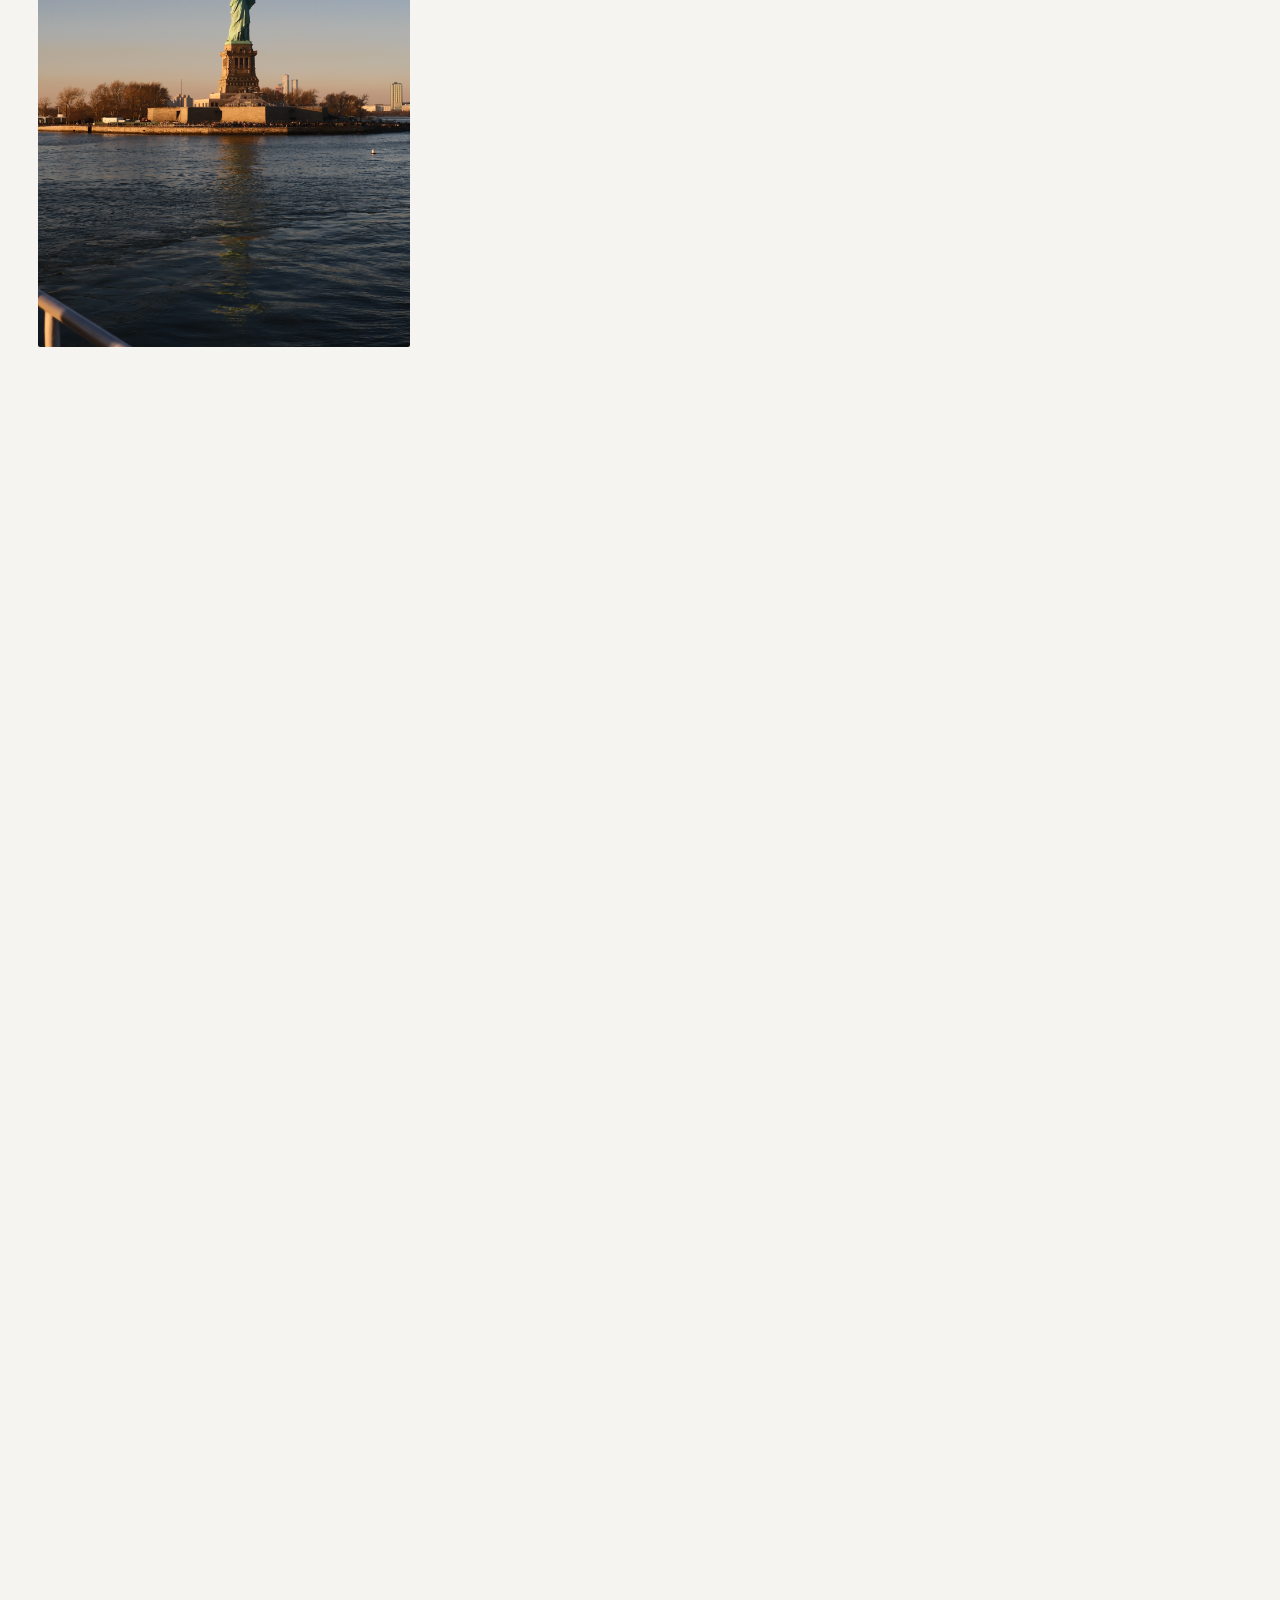
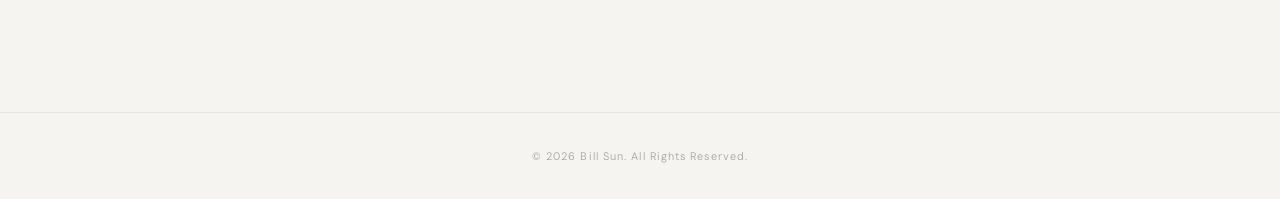
==== commit bf783c28: "refactor: move inline CSS and JS into css/style.css and js/main.js Content is unchanged; only the ou" ====
--- a/index.html
+++ b/index.html
@@ -7,586 +7,7 @@
 <link rel="preconnect" href="https://fonts.googleapis.com">
 <link rel="preconnect" href="https://fonts.gstatic.com" crossorigin>
 <link href="https://fonts.googleapis.com/css2?family=Cormorant+Garamond:ital,wght@0,300;0,400;0,500;1,300;1,400&family=DM+Sans:wght@300;400;500&display=swap" rel="stylesheet">
-<style>
-  :root {
-    --bg: #f5f4f0;
-    --fg: #1a1a1a;
-    --fg-muted: #6b6b6b;
-    --fg-faint: #a0a0a0;
-    --accent: #2a2a2a;
-    --serif: 'Cormorant Garamond', Georgia, serif;
-    --sans: 'DM Sans', system-ui, sans-serif;
-    --transition: cubic-bezier(0.25, 0.46, 0.45, 0.94);
-  }
-
-  * { margin: 0; padding: 0; box-sizing: border-box; }
-
-  html {
-    scroll-behavior: smooth;
-    -webkit-font-smoothing: antialiased;
-  }
-
-  body {
-    background: var(--bg);
-    color: var(--fg);
-    font-family: var(--sans);
-    font-weight: 300;
-    overflow-x: hidden;
-  }
-
-  /* ===== NAVIGATION ===== */
-  nav {
-    position: fixed;
-    top: 0;
-    left: 0;
-    right: 0;
-    z-index: 100;
-    padding: 28px 48px;
-    display: flex;
-    justify-content: space-between;
-    align-items: center;
-    transition: all 0.5s var(--transition);
-    background: transparent;
-  }
-
-  nav.scrolled {
-    padding: 18px 48px;
-    background: rgba(245, 244, 240, 0.92);
-    backdrop-filter: blur(20px);
-    -webkit-backdrop-filter: blur(20px);
-  }
-
-  .logo {
-    font-family: var(--serif);
-    font-size: 1.5rem;
-    font-weight: 300;
-    letter-spacing: 0.05em;
-    color: var(--fg);
-    text-decoration: none;
-    transition: opacity 0.3s;
-  }
-  .logo:hover { opacity: 0.6; }
-
-  .nav-links {
-    display: flex;
-    gap: 36px;
-    list-style: none;
-  }
-
-  .nav-links li {
-    min-width: 52px;
-    text-align: center;
-  }
-
-  .nav-links a {
-    font-family: var(--sans);
-    font-size: 0.78rem;
-    font-weight: 400;
-    letter-spacing: 0.12em;
-    text-transform: uppercase;
-    color: var(--fg-muted);
-    text-decoration: none;
-    position: relative;
-    transition: color 0.3s;
-  }
-
-  .nav-links a::after {
-    content: '';
-    position: absolute;
-    bottom: -4px;
-    left: 0;
-    width: 0;
-    height: 1px;
-    background: var(--fg);
-    transition: width 0.4s var(--transition);
-  }
-
-  .nav-links a:hover { color: var(--fg); }
-  .nav-links a:hover::after { width: 100%; }
-  .nav-links a.active { color: var(--fg); }
-  .nav-links a.active::after { width: 100%; }
-
-  /* ===== MOBILE MENU ===== */
-  .menu-toggle {
-    display: none;
-    background: none;
-    border: none;
-    cursor: pointer;
-    width: 28px;
-    height: 20px;
-    position: relative;
-    z-index: 200;
-  }
-
-  .menu-toggle span {
-    display: block;
-    width: 100%;
-    height: 1.5px;
-    background: var(--fg);
-    position: absolute;
-    left: 0;
-    transition: all 0.3s var(--transition);
-  }
-
-  .menu-toggle span:nth-child(1) { top: 0; }
-  .menu-toggle span:nth-child(2) { top: 9px; }
-  .menu-toggle span:nth-child(3) { top: 18px; }
-
-  .menu-toggle.open span:nth-child(1) { top: 9px; transform: rotate(45deg); }
-  .menu-toggle.open span:nth-child(2) { opacity: 0; }
-  .menu-toggle.open span:nth-child(3) { top: 9px; transform: rotate(-45deg); }
-
-  .mobile-menu {
-    display: none;
-    position: fixed;
-    inset: 0;
-    background: var(--bg);
-    z-index: 150;
-    flex-direction: column;
-    justify-content: center;
-    align-items: center;
-    gap: 32px;
-    opacity: 0;
-    transition: opacity 0.4s;
-  }
-
-  .mobile-menu.open {
-    display: flex;
-    opacity: 1;
-  }
-
-  .mobile-menu a {
-    font-family: var(--serif);
-    font-size: 2.2rem;
-    font-weight: 300;
-    color: var(--fg);
-    text-decoration: none;
-    letter-spacing: 0.03em;
-    transition: opacity 0.3s;
-  }
-
-  .mobile-menu a:hover { opacity: 0.5; }
-
-  /* ===== HERO ===== */
-  .hero {
-    height: 100vh;
-    display: flex;
-    flex-direction: column;
-    justify-content: center;
-    align-items: center;
-    text-align: center;
-    padding: 0 24px;
-    position: relative;
-  }
-
-  .hero-title {
-    font-family: var(--serif);
-    font-size: clamp(3rem, 8vw, 7rem);
-    font-weight: 300;
-    line-height: 1.1;
-    letter-spacing: -0.02em;
-    color: var(--fg);
-    opacity: 0;
-    transform: translateY(40px);
-    animation: fadeUp 1.2s var(--transition) 0.3s forwards;
-  }
-
-  .hero-subtitle {
-    font-family: var(--sans);
-    font-size: 0.82rem;
-    font-weight: 300;
-    letter-spacing: 0.2em;
-    text-indent: 0.2em;
-    text-transform: uppercase;
-    color: var(--fg-muted);
-    margin-top: 24px;
-    opacity: 0;
-    transform: translateY(20px);
-    animation: fadeUp 1s var(--transition) 0.8s forwards;
-  }
-
-  .scroll-indicator {
-    position: absolute;
-    bottom: 48px;
-    left: 0;
-    right: 0;
-    display: flex;
-    flex-direction: column;
-    align-items: center;
-    gap: 8px;
-    opacity: 0;
-    animation: fadeUp 1s var(--transition) 1.4s forwards;
-  }
-
-  .scroll-indicator span {
-    font-size: 0.65rem;
-    letter-spacing: 0.15em;
-    text-transform: uppercase;
-    color: var(--fg-faint);
-  }
-
-  .scroll-line {
-    width: 1px;
-    height: 48px;
-    background: var(--fg-faint);
-    position: relative;
-    overflow: hidden;
-  }
-
-  .scroll-line::after {
-    content: '';
-    position: absolute;
-    top: -100%;
-    left: 0;
-    width: 1px;
-    height: 100%;
-    background: var(--fg);
-    animation: scrollDown 2s ease-in-out infinite;
-  }
-
-  @keyframes scrollDown {
-    0% { top: -100%; }
-    100% { top: 100%; }
-  }
-
-  /* ===== SECTION HEADERS ===== */
-  .section-header {
-    text-align: center;
-    padding: 120px 24px 60px;
-  }
-
-  .section-label {
-    font-size: 0.7rem;
-    letter-spacing: 0.2em;
-    text-indent: 0.2em;
-    text-transform: uppercase;
-    color: var(--fg-faint);
-    margin-bottom: 16px;
-  }
-
-  .section-title {
-    font-family: var(--serif);
-    font-size: clamp(2rem, 4vw, 3.2rem);
-    font-weight: 300;
-    color: var(--fg);
-    letter-spacing: -0.01em;
-  }
-
-  .section-divider {
-    width: 48px;
-    height: 1px;
-    background: var(--fg-faint);
-    margin: 24px auto 0;
-  }
-
-
-  /* ===== MASONRY GALLERY ===== */
-  .gallery {
-    padding: 0 clamp(16px, 3vw, 48px);
-    columns: 3;
-    column-gap: clamp(28px, 3.5vw, 52px);
-    max-width: 1600px;
-    margin: 0 auto;
-  }
-
-  .gallery-item {
-    break-inside: avoid;
-    margin-bottom: clamp(28px, 3.5vw, 52px);
-    position: relative;
-    overflow: hidden;
-    cursor: pointer;
-    border-radius: 2px;
-    opacity: 0;
-    transform: translateY(30px);
-    transition: opacity 0.6s var(--transition), transform 0.6s var(--transition);
-  }
-
-  .gallery-item.visible {
-    opacity: 1;
-    transform: translateY(0);
-  }
-
-  .gallery-item.hidden {
-    display: none;
-  }
-
-  .gallery-item img {
-    width: 100%;
-    display: block;
-    transition: transform 0.8s var(--transition);
-  }
-
-  .gallery-item:hover img {
-    transform: scale(1.03);
-  }
-
-  .gallery-overlay {
-    position: absolute;
-    inset: 0;
-    background: rgba(0,0,0,0.15);
-    opacity: 0;
-    transition: opacity 0.5s var(--transition);
-  }
-
-  .gallery-item:hover .gallery-overlay {
-    opacity: 1;
-  }
-
-  /* ===== LIGHTBOX ===== */
-  .lightbox {
-    position: fixed;
-    inset: 0;
-    z-index: 1000;
-    background: rgba(10, 10, 10, 0.96);
-    display: flex;
-    justify-content: center;
-    align-items: center;
-    opacity: 0;
-    visibility: hidden;
-    transition: all 0.4s var(--transition);
-    cursor: zoom-out;
-  }
-
-  .lightbox.active {
-    opacity: 1;
-    visibility: visible;
-  }
-
-  .lightbox img {
-    max-width: 90vw;
-    max-height: 88vh;
-    object-fit: contain;
-    border-radius: 2px;
-    transform: scale(0.95);
-    transition: transform 0.5s var(--transition);
-  }
-
-  .lightbox.active img {
-    transform: scale(1);
-  }
-
-  .lightbox-close {
-    position: absolute;
-    top: 28px;
-    right: 36px;
-    width: 36px;
-    height: 36px;
-    background: none;
-    border: none;
-    cursor: pointer;
-    display: flex;
-    align-items: center;
-    justify-content: center;
-  }
-
-  .lightbox-close::before,
-  .lightbox-close::after {
-    content: '';
-    position: absolute;
-    width: 24px;
-    height: 1.5px;
-    background: rgba(255,255,255,0.7);
-    transition: background 0.3s;
-  }
-
-  .lightbox-close::before { transform: rotate(45deg); }
-  .lightbox-close::after { transform: rotate(-45deg); }
-  .lightbox-close:hover::before,
-  .lightbox-close:hover::after { background: #fff; }
-
-  .lightbox-nav {
-    position: absolute;
-    top: 50%;
-    transform: translateY(-50%);
-    background: none;
-    border: none;
-    cursor: pointer;
-    padding: 20px;
-    color: rgba(255,255,255,0.5);
-    font-size: 1.8rem;
-    transition: color 0.3s;
-  }
-
-  .lightbox-nav:hover { color: #fff; }
-  .lightbox-prev { left: 20px; }
-  .lightbox-next { right: 20px; }
-
-  /* ===== ABOUT ===== */
-  .about {
-    max-width: 720px;
-    margin: 0 auto;
-    padding: 80px 24px 120px;
-    text-align: center;
-  }
-
-  .about p {
-    font-family: var(--serif);
-    font-size: 1.35rem;
-    font-weight: 300;
-    line-height: 1.8;
-    color: var(--fg-muted);
-    font-style: italic;
-  }
-
-  .about-name {
-    font-family: var(--sans);
-    font-size: 0.72rem;
-    letter-spacing: 0.15em;
-    text-indent: 0.15em;
-    text-transform: uppercase;
-    color: var(--fg-faint);
-    margin-top: 40px;
-  }
-
-  .about p + p {
-    margin-top: 28px;
-  }
-
-  .about-quote {
-    font-size: 1.5rem;
-    color: var(--fg);
-    margin-top: 52px;
-    margin-bottom: 52px;
-  }
-
-  .about-closing {
-    font-style: normal;
-    font-size: 1.05rem;
-    letter-spacing: 0.04em;
-    color: var(--fg);
-    margin-top: 48px;
-    line-height: 2;
-  }
-
-  /* ===== CONTACT ===== */
-  .contact {
-    text-align: center;
-    padding: 0 24px 120px;
-  }
-
-  .contact a {
-    font-family: var(--serif);
-    font-size: clamp(1.2rem, 3vw, 2rem);
-    font-weight: 300;
-    color: var(--fg);
-    text-decoration: none;
-    border-bottom: 1px solid var(--fg-faint);
-    padding-bottom: 4px;
-    transition: border-color 0.3s;
-  }
-
-  .contact a:hover {
-    border-color: var(--fg);
-  }
-
-  .contact-socials {
-    display: flex;
-    justify-content: center;
-    gap: 32px;
-    margin-top: 36px;
-  }
-
-  .contact-socials a {
-    font-family: var(--sans);
-    font-size: 0.7rem;
-    letter-spacing: 0.12em;
-    text-transform: uppercase;
-    border: none;
-    color: var(--fg-faint);
-    padding: 0;
-  }
-
-  .contact-socials a:hover { color: var(--fg); }
-
-  /* ===== FOOTER ===== */
-  footer {
-    text-align: center;
-    padding: 36px 24px;
-    border-top: 1px solid rgba(0,0,0,0.06);
-  }
-
-  footer p {
-    font-size: 0.68rem;
-    letter-spacing: 0.1em;
-    color: var(--fg-faint);
-  }
-
-  /* ===== ANIMATIONS ===== */
-  @keyframes fadeUp {
-    to {
-      opacity: 1;
-      transform: translateY(0);
-    }
-  }
-
-  /* ===== RESPONSIVE ===== */
-  @media (max-width: 1024px) {
-    .gallery { columns: 2; }
-  }
-
-  @media (max-width: 768px) {
-    nav { padding: 20px 24px; }
-    nav.scrolled { padding: 16px 24px; }
-
-    .nav-links { display: none; }
-    .menu-toggle { display: block; }
-
-    .gallery { columns: 2; }
-
-    .hero-title { font-size: clamp(2.4rem, 10vw, 4.5rem); }
-  }
-
-  @media (max-width: 480px) {
-    .gallery {
-      columns: 1;
-      padding: 0 16px;
-    }
-
-    .lightbox-nav { display: none; }
-  }
-
-  /* ===== SCROLL REVEAL ===== */
-  .reveal {
-    opacity: 0;
-    transform: translateY(24px);
-    transition: opacity 0.8s var(--transition), transform 0.8s var(--transition);
-  }
-
-  .reveal.revealed {
-    opacity: 1;
-    transform: translateY(0);
-  }
-
-  /* ===== LANGUAGE TOGGLE ===== */
-  .nav-right {
-    display: flex;
-    align-items: center;
-    gap: 28px;
-  }
-
-  .lang-toggle {
-    font-family: var(--sans);
-    font-size: 0.72rem;
-    font-weight: 400;
-    letter-spacing: 0.08em;
-    color: var(--fg-muted);
-    background: none;
-    border: 1px solid rgba(0,0,0,0.15);
-    border-radius: 2px;
-    width: 52px;
-    padding: 4px 0;
-    text-align: center;
-    cursor: pointer;
-    transition: all 0.3s;
-    position: relative;
-    z-index: 200;
-  }
-
-  .lang-toggle:hover {
-    color: var(--fg);
-    border-color: var(--fg);
-  }
-</style>
+<link rel="stylesheet" href="css/style.css">
 </head>
 <body>
 
@@ -854,156 +275,7 @@
   <img src="" alt="" id="lightboxImg">
 </div>
 
-<script>
-(function() {
-  // ===== NAV SCROLL =====
-  const nav = document.getElementById('navbar');
-  window.addEventListener('scroll', () => {
-    nav.classList.toggle('scrolled', window.scrollY > 80);
-  });
-
-  // ===== MOBILE MENU =====
-  const menuToggle = document.getElementById('menuToggle');
-  const mobileMenu = document.getElementById('mobileMenu');
-
-  menuToggle.addEventListener('click', () => {
-    menuToggle.classList.toggle('open');
-    mobileMenu.classList.toggle('open');
-    document.body.style.overflow = mobileMenu.classList.contains('open') ? 'hidden' : '';
-  });
-
-  mobileMenu.querySelectorAll('a').forEach(link => {
-    link.addEventListener('click', () => {
-      menuToggle.classList.remove('open');
-      mobileMenu.classList.remove('open');
-      document.body.style.overflow = '';
-    });
-  });
-
-  // ===== LIGHTBOX =====
-  const lightbox = document.getElementById('lightbox');
-  const lightboxImg = document.getElementById('lightboxImg');
-  let currentIndex = 0;
-  let visibleItems = [];
-
-  function getVisibleItems() {
-    return [...document.querySelectorAll('.gallery-item:not(.hidden)')];
-  }
-
-  function openLightbox(index) {
-    visibleItems = getVisibleItems();
-    currentIndex = index;
-    const item = visibleItems[currentIndex];
-    const img = item.querySelector('img');
-    lightboxImg.src = img.src.replace('w=600', 'w=1400').replace('w=800', 'w=1400');
-    lightboxImg.alt = img.alt;
-    lightbox.classList.add('active');
-    document.body.style.overflow = 'hidden';
-  }
-
-  function closeLightbox() {
-    lightbox.classList.remove('active');
-    document.body.style.overflow = '';
-  }
-
-  function navigate(dir) {
-    visibleItems = getVisibleItems();
-    currentIndex = (currentIndex + dir + visibleItems.length) % visibleItems.length;
-    const item = visibleItems[currentIndex];
-    const img = item.querySelector('img');
-    lightboxImg.src = img.src.replace('w=600', 'w=1400').replace('w=800', 'w=1400');
-    lightboxImg.alt = img.alt;
-  }
-
-  const galleryItems = document.querySelectorAll('.gallery-item');
-  galleryItems.forEach((item, i) => {
-    item.addEventListener('click', () => {
-      const vis = getVisibleItems();
-      const idx = vis.indexOf(item);
-      openLightbox(idx >= 0 ? idx : 0);
-    });
-  });
-
-  lightbox.querySelector('.lightbox-close').addEventListener('click', closeLightbox);
-  lightbox.querySelector('.lightbox-prev').addEventListener('click', (e) => { e.stopPropagation(); navigate(-1); });
-  lightbox.querySelector('.lightbox-next').addEventListener('click', (e) => { e.stopPropagation(); navigate(1); });
-  lightbox.addEventListener('click', (e) => { if (e.target === lightbox) closeLightbox(); });
-
-  document.addEventListener('keydown', (e) => {
-    if (!lightbox.classList.contains('active')) return;
-    if (e.key === 'Escape') closeLightbox();
-    if (e.key === 'ArrowLeft') navigate(-1);
-    if (e.key === 'ArrowRight') navigate(1);
-  });
-
-  // ===== SCROLL REVEAL =====
-  const observer = new IntersectionObserver((entries) => {
-    entries.forEach(entry => {
-      if (entry.isIntersecting) {
-        entry.target.classList.add(entry.target.classList.contains('gallery-item') ? 'visible' : 'revealed');
-      }
-    });
-  }, { threshold: 0.1, rootMargin: '0px 0px -40px 0px' });
-
-  document.querySelectorAll('.reveal, .gallery-item').forEach((el, i) => {
-    if (el.classList.contains('gallery-item')) {
-      el.style.transitionDelay = (i * 0.08) + 's';
-    }
-    observer.observe(el);
-  });
-
-  // ===== ACTIVE NAV LINK =====
-  const sections = document.querySelectorAll('section[id]');
-  const navLinks = document.querySelectorAll('.nav-links a');
-
-  window.addEventListener('scroll', () => {
-    let current = '';
-    sections.forEach(section => {
-      const top = section.offsetTop - 200;
-      if (window.scrollY >= top) current = section.getAttribute('id');
-    });
-    navLinks.forEach(link => {
-      link.classList.toggle('active', link.getAttribute('href') === '#' + current);
-    });
-  });
-
-  // ===== LANGUAGE TOGGLE =====
-  const langToggle = document.getElementById('langToggle');
-  let currentLang = localStorage.getItem('lang') || 'en';
-  const enTextStore = new Map();
-  const enHtmlStore = new Map();
-
-  document.querySelectorAll('[data-zh]').forEach(el => {
-    enTextStore.set(el, el.textContent);
-  });
-  document.querySelectorAll('[data-zh-html]').forEach(el => {
-    enHtmlStore.set(el, el.innerHTML);
-  });
-
-  function setLanguage(lang) {
-    currentLang = lang;
-    localStorage.setItem('lang', lang);
-    document.documentElement.lang = lang === 'zh' ? 'zh-CN' : 'en';
-    document.title = lang === 'zh' ? '作品集 — 摄影' : 'Portfolio \u2014 Photography';
-    langToggle.textContent = lang === 'zh' ? 'EN' : '\u4E2D\u6587';
-
-    document.querySelectorAll('[data-zh]').forEach(el => {
-      el.textContent = lang === 'zh' ? el.dataset.zh : enTextStore.get(el);
-    });
-
-    document.querySelectorAll('[data-zh-html]').forEach(el => {
-      el.innerHTML = lang === 'zh' ? el.dataset.zhHtml : enHtmlStore.get(el);
-    });
-
-  }
-
-  langToggle.addEventListener('click', () => {
-    setLanguage(currentLang === 'en' ? 'zh' : 'en');
-  });
-
-  if (currentLang === 'zh') setLanguage('zh');
-})();
-</script>
+<script src="js/main.js"></script>
 
 </body>
 </html>
--- a/css/style.css
+++ b/css/style.css
@@ -0,0 +1,578 @@
+:root {
+  --bg: #f5f4f0;
+  --fg: #1a1a1a;
+  --fg-muted: #6b6b6b;
+  --fg-faint: #a0a0a0;
+  --accent: #2a2a2a;
+  --serif: 'Cormorant Garamond', Georgia, serif;
+  --sans: 'DM Sans', system-ui, sans-serif;
+  --transition: cubic-bezier(0.25, 0.46, 0.45, 0.94);
+}
+
+* { margin: 0; padding: 0; box-sizing: border-box; }
+
+html {
+  scroll-behavior: smooth;
+  -webkit-font-smoothing: antialiased;
+}
+
+body {
+  background: var(--bg);
+  color: var(--fg);
+  font-family: var(--sans);
+  font-weight: 300;
+  overflow-x: hidden;
+}
+
+/* ===== NAVIGATION ===== */
+nav {
+  position: fixed;
+  top: 0;
+  left: 0;
+  right: 0;
+  z-index: 100;
+  padding: 28px 48px;
+  display: flex;
+  justify-content: space-between;
+  align-items: center;
+  transition: all 0.5s var(--transition);
+  background: transparent;
+}
+
+nav.scrolled {
+  padding: 18px 48px;
+  background: rgba(245, 244, 240, 0.92);
+  backdrop-filter: blur(20px);
+  -webkit-backdrop-filter: blur(20px);
+}
+
+.logo {
+  font-family: var(--serif);
+  font-size: 1.5rem;
+  font-weight: 300;
+  letter-spacing: 0.05em;
+  color: var(--fg);
+  text-decoration: none;
+  transition: opacity 0.3s;
+}
+.logo:hover { opacity: 0.6; }
+
+.nav-links {
+  display: flex;
+  gap: 36px;
+  list-style: none;
+}
+
+.nav-links li {
+  min-width: 52px;
+  text-align: center;
+}
+
+.nav-links a {
+  font-family: var(--sans);
+  font-size: 0.78rem;
+  font-weight: 400;
+  letter-spacing: 0.12em;
+  text-transform: uppercase;
+  color: var(--fg-muted);
+  text-decoration: none;
+  position: relative;
+  transition: color 0.3s;
+}
+
+.nav-links a::after {
+  content: '';
+  position: absolute;
+  bottom: -4px;
+  left: 0;
+  width: 0;
+  height: 1px;
+  background: var(--fg);
+  transition: width 0.4s var(--transition);
+}
+
+.nav-links a:hover { color: var(--fg); }
+.nav-links a:hover::after { width: 100%; }
+.nav-links a.active { color: var(--fg); }
+.nav-links a.active::after { width: 100%; }
+
+/* ===== MOBILE MENU ===== */
+.menu-toggle {
+  display: none;
+  background: none;
+  border: none;
+  cursor: pointer;
+  width: 28px;
+  height: 20px;
+  position: relative;
+  z-index: 200;
+}
+
+.menu-toggle span {
+  display: block;
+  width: 100%;
+  height: 1.5px;
+  background: var(--fg);
+  position: absolute;
+  left: 0;
+  transition: all 0.3s var(--transition);
+}
+
+.menu-toggle span:nth-child(1) { top: 0; }
+.menu-toggle span:nth-child(2) { top: 9px; }
+.menu-toggle span:nth-child(3) { top: 18px; }
+
+.menu-toggle.open span:nth-child(1) { top: 9px; transform: rotate(45deg); }
+.menu-toggle.open span:nth-child(2) { opacity: 0; }
+.menu-toggle.open span:nth-child(3) { top: 9px; transform: rotate(-45deg); }
+
+.mobile-menu {
+  display: none;
+  position: fixed;
+  inset: 0;
+  background: var(--bg);
+  z-index: 150;
+  flex-direction: column;
+  justify-content: center;
+  align-items: center;
+  gap: 32px;
+  opacity: 0;
+  transition: opacity 0.4s;
+}
+
+.mobile-menu.open {
+  display: flex;
+  opacity: 1;
+}
+
+.mobile-menu a {
+  font-family: var(--serif);
+  font-size: 2.2rem;
+  font-weight: 300;
+  color: var(--fg);
+  text-decoration: none;
+  letter-spacing: 0.03em;
+  transition: opacity 0.3s;
+}
+
+.mobile-menu a:hover { opacity: 0.5; }
+
+/* ===== HERO ===== */
+.hero {
+  height: 100vh;
+  display: flex;
+  flex-direction: column;
+  justify-content: center;
+  align-items: center;
+  text-align: center;
+  padding: 0 24px;
+  position: relative;
+}
+
+.hero-title {
+  font-family: var(--serif);
+  font-size: clamp(3rem, 8vw, 7rem);
+  font-weight: 300;
+  line-height: 1.1;
+  letter-spacing: -0.02em;
+  color: var(--fg);
+  opacity: 0;
+  transform: translateY(40px);
+  animation: fadeUp 1.2s var(--transition) 0.3s forwards;
+}
+
+.hero-subtitle {
+  font-family: var(--sans);
+  font-size: 0.82rem;
+  font-weight: 300;
+  letter-spacing: 0.2em;
+  text-indent: 0.2em;
+  text-transform: uppercase;
+  color: var(--fg-muted);
+  margin-top: 24px;
+  opacity: 0;
+  transform: translateY(20px);
+  animation: fadeUp 1s var(--transition) 0.8s forwards;
+}
+
+.scroll-indicator {
+  position: absolute;
+  bottom: 48px;
+  left: 0;
+  right: 0;
+  display: flex;
+  flex-direction: column;
+  align-items: center;
+  gap: 8px;
+  opacity: 0;
+  animation: fadeUp 1s var(--transition) 1.4s forwards;
+}
+
+.scroll-indicator span {
+  font-size: 0.65rem;
+  letter-spacing: 0.15em;
+  text-transform: uppercase;
+  color: var(--fg-faint);
+}
+
+.scroll-line {
+  width: 1px;
+  height: 48px;
+  background: var(--fg-faint);
+  position: relative;
+  overflow: hidden;
+}
+
+.scroll-line::after {
+  content: '';
+  position: absolute;
+  top: -100%;
+  left: 0;
+  width: 1px;
+  height: 100%;
+  background: var(--fg);
+  animation: scrollDown 2s ease-in-out infinite;
+}
+
+@keyframes scrollDown {
+  0% { top: -100%; }
+  100% { top: 100%; }
+}
+
+/* ===== SECTION HEADERS ===== */
+.section-header {
+  text-align: center;
+  padding: 120px 24px 60px;
+}
+
+.section-label {
+  font-size: 0.7rem;
+  letter-spacing: 0.2em;
+  text-indent: 0.2em;
+  text-transform: uppercase;
+  color: var(--fg-faint);
+  margin-bottom: 16px;
+}
+
+.section-title {
+  font-family: var(--serif);
+  font-size: clamp(2rem, 4vw, 3.2rem);
+  font-weight: 300;
+  color: var(--fg);
+  letter-spacing: -0.01em;
+}
+
+.section-divider {
+  width: 48px;
+  height: 1px;
+  background: var(--fg-faint);
+  margin: 24px auto 0;
+}
+
+
+/* ===== MASONRY GALLERY ===== */
+.gallery {
+  padding: 0 clamp(16px, 3vw, 48px);
+  columns: 3;
+  column-gap: clamp(28px, 3.5vw, 52px);
+  max-width: 1600px;
+  margin: 0 auto;
+}
+
+.gallery-item {
+  break-inside: avoid;
+  margin-bottom: clamp(28px, 3.5vw, 52px);
+  position: relative;
+  overflow: hidden;
+  cursor: pointer;
+  border-radius: 2px;
+  opacity: 0;
+  transform: translateY(30px);
+  transition: opacity 0.6s var(--transition), transform 0.6s var(--transition);
+}
+
+.gallery-item.visible {
+  opacity: 1;
+  transform: translateY(0);
+}
+
+.gallery-item.hidden {
+  display: none;
+}
+
+.gallery-item img {
+  width: 100%;
+  display: block;
+  transition: transform 0.8s var(--transition);
+}
+
+.gallery-item:hover img {
+  transform: scale(1.03);
+}
+
+.gallery-overlay {
+  position: absolute;
+  inset: 0;
+  background: rgba(0,0,0,0.15);
+  opacity: 0;
+  transition: opacity 0.5s var(--transition);
+}
+
+.gallery-item:hover .gallery-overlay {
+  opacity: 1;
+}
+
+/* ===== LIGHTBOX ===== */
+.lightbox {
+  position: fixed;
+  inset: 0;
+  z-index: 1000;
+  background: rgba(10, 10, 10, 0.96);
+  display: flex;
+  justify-content: center;
+  align-items: center;
+  opacity: 0;
+  visibility: hidden;
+  transition: all 0.4s var(--transition);
+  cursor: zoom-out;
+}
+
+.lightbox.active {
+  opacity: 1;
+  visibility: visible;
+}
+
+.lightbox img {
+  max-width: 90vw;
+  max-height: 88vh;
+  object-fit: contain;
+  border-radius: 2px;
+  transform: scale(0.95);
+  transition: transform 0.5s var(--transition);
+}
+
+.lightbox.active img {
+  transform: scale(1);
+}
+
+.lightbox-close {
+  position: absolute;
+  top: 28px;
+  right: 36px;
+  width: 36px;
+  height: 36px;
+  background: none;
+  border: none;
+  cursor: pointer;
+  display: flex;
+  align-items: center;
+  justify-content: center;
+}
+
+.lightbox-close::before,
+.lightbox-close::after {
+  content: '';
+  position: absolute;
+  width: 24px;
+  height: 1.5px;
+  background: rgba(255,255,255,0.7);
+  transition: background 0.3s;
+}
+
+.lightbox-close::before { transform: rotate(45deg); }
+.lightbox-close::after { transform: rotate(-45deg); }
+.lightbox-close:hover::before,
+.lightbox-close:hover::after { background: #fff; }
+
+.lightbox-nav {
+  position: absolute;
+  top: 50%;
+  transform: translateY(-50%);
+  background: none;
+  border: none;
+  cursor: pointer;
+  padding: 20px;
+  color: rgba(255,255,255,0.5);
+  font-size: 1.8rem;
+  transition: color 0.3s;
+}
+
+.lightbox-nav:hover { color: #fff; }
+.lightbox-prev { left: 20px; }
+.lightbox-next { right: 20px; }
+
+/* ===== ABOUT ===== */
+.about {
+  max-width: 720px;
+  margin: 0 auto;
+  padding: 80px 24px 120px;
+  text-align: center;
+}
+
+.about p {
+  font-family: var(--serif);
+  font-size: 1.35rem;
+  font-weight: 300;
+  line-height: 1.8;
+  color: var(--fg-muted);
+  font-style: italic;
+}
+
+.about-name {
+  font-family: var(--sans);
+  font-size: 0.72rem;
+  letter-spacing: 0.15em;
+  text-indent: 0.15em;
+  text-transform: uppercase;
+  color: var(--fg-faint);
+  margin-top: 40px;
+}
+
+.about p + p {
+  margin-top: 28px;
+}
+
+.about-quote {
+  font-size: 1.5rem;
+  color: var(--fg);
+  margin-top: 52px;
+  margin-bottom: 52px;
+}
+
+.about-closing {
+  font-style: normal;
+  font-size: 1.05rem;
+  letter-spacing: 0.04em;
+  color: var(--fg);
+  margin-top: 48px;
+  line-height: 2;
+}
+
+/* ===== CONTACT ===== */
+.contact {
+  text-align: center;
+  padding: 0 24px 120px;
+}
+
+.contact a {
+  font-family: var(--serif);
+  font-size: clamp(1.2rem, 3vw, 2rem);
+  font-weight: 300;
+  color: var(--fg);
+  text-decoration: none;
+  border-bottom: 1px solid var(--fg-faint);
+  padding-bottom: 4px;
+  transition: border-color 0.3s;
+}
+
+.contact a:hover {
+  border-color: var(--fg);
+}
+
+.contact-socials {
+  display: flex;
+  justify-content: center;
+  gap: 32px;
+  margin-top: 36px;
+}
+
+.contact-socials a {
+  font-family: var(--sans);
+  font-size: 0.7rem;
+  letter-spacing: 0.12em;
+  text-transform: uppercase;
+  border: none;
+  color: var(--fg-faint);
+  padding: 0;
+}
+
+.contact-socials a:hover { color: var(--fg); }
+
+/* ===== FOOTER ===== */
+footer {
+  text-align: center;
+  padding: 36px 24px;
+  border-top: 1px solid rgba(0,0,0,0.06);
+}
+
+footer p {
+  font-size: 0.68rem;
+  letter-spacing: 0.1em;
+  color: var(--fg-faint);
+}
+
+/* ===== ANIMATIONS ===== */
+@keyframes fadeUp {
+  to {
+    opacity: 1;
+    transform: translateY(0);
+  }
+}
+
+/* ===== RESPONSIVE ===== */
+@media (max-width: 1024px) {
+  .gallery { columns: 2; }
+}
+
+@media (max-width: 768px) {
+  nav { padding: 20px 24px; }
+  nav.scrolled { padding: 16px 24px; }
+
+  .nav-links { display: none; }
+  .menu-toggle { display: block; }
+
+  .gallery { columns: 2; }
+
+  .hero-title { font-size: clamp(2.4rem, 10vw, 4.5rem); }
+}
+
+@media (max-width: 480px) {
+  .gallery {
+    columns: 1;
+    padding: 0 16px;
+  }
+
+  .lightbox-nav { display: none; }
+}
+
+/* ===== SCROLL REVEAL ===== */
+.reveal {
+  opacity: 0;
+  transform: translateY(24px);
+  transition: opacity 0.8s var(--transition), transform 0.8s var(--transition);
+}
+
+.reveal.revealed {
+  opacity: 1;
+  transform: translateY(0);
+}
+
+/* ===== LANGUAGE TOGGLE ===== */
+.nav-right {
+  display: flex;
+  align-items: center;
+  gap: 28px;
+}
+
+.lang-toggle {
+  font-family: var(--sans);
+  font-size: 0.72rem;
+  font-weight: 400;
+  letter-spacing: 0.08em;
+  color: var(--fg-muted);
+  background: none;
+  border: 1px solid rgba(0,0,0,0.15);
+  border-radius: 2px;
+  width: 52px;
+  padding: 4px 0;
+  text-align: center;
+  cursor: pointer;
+  transition: all 0.3s;
+  position: relative;
+  z-index: 200;
+}
+
+.lang-toggle:hover {
+  color: var(--fg);
+  border-color: var(--fg);
+}
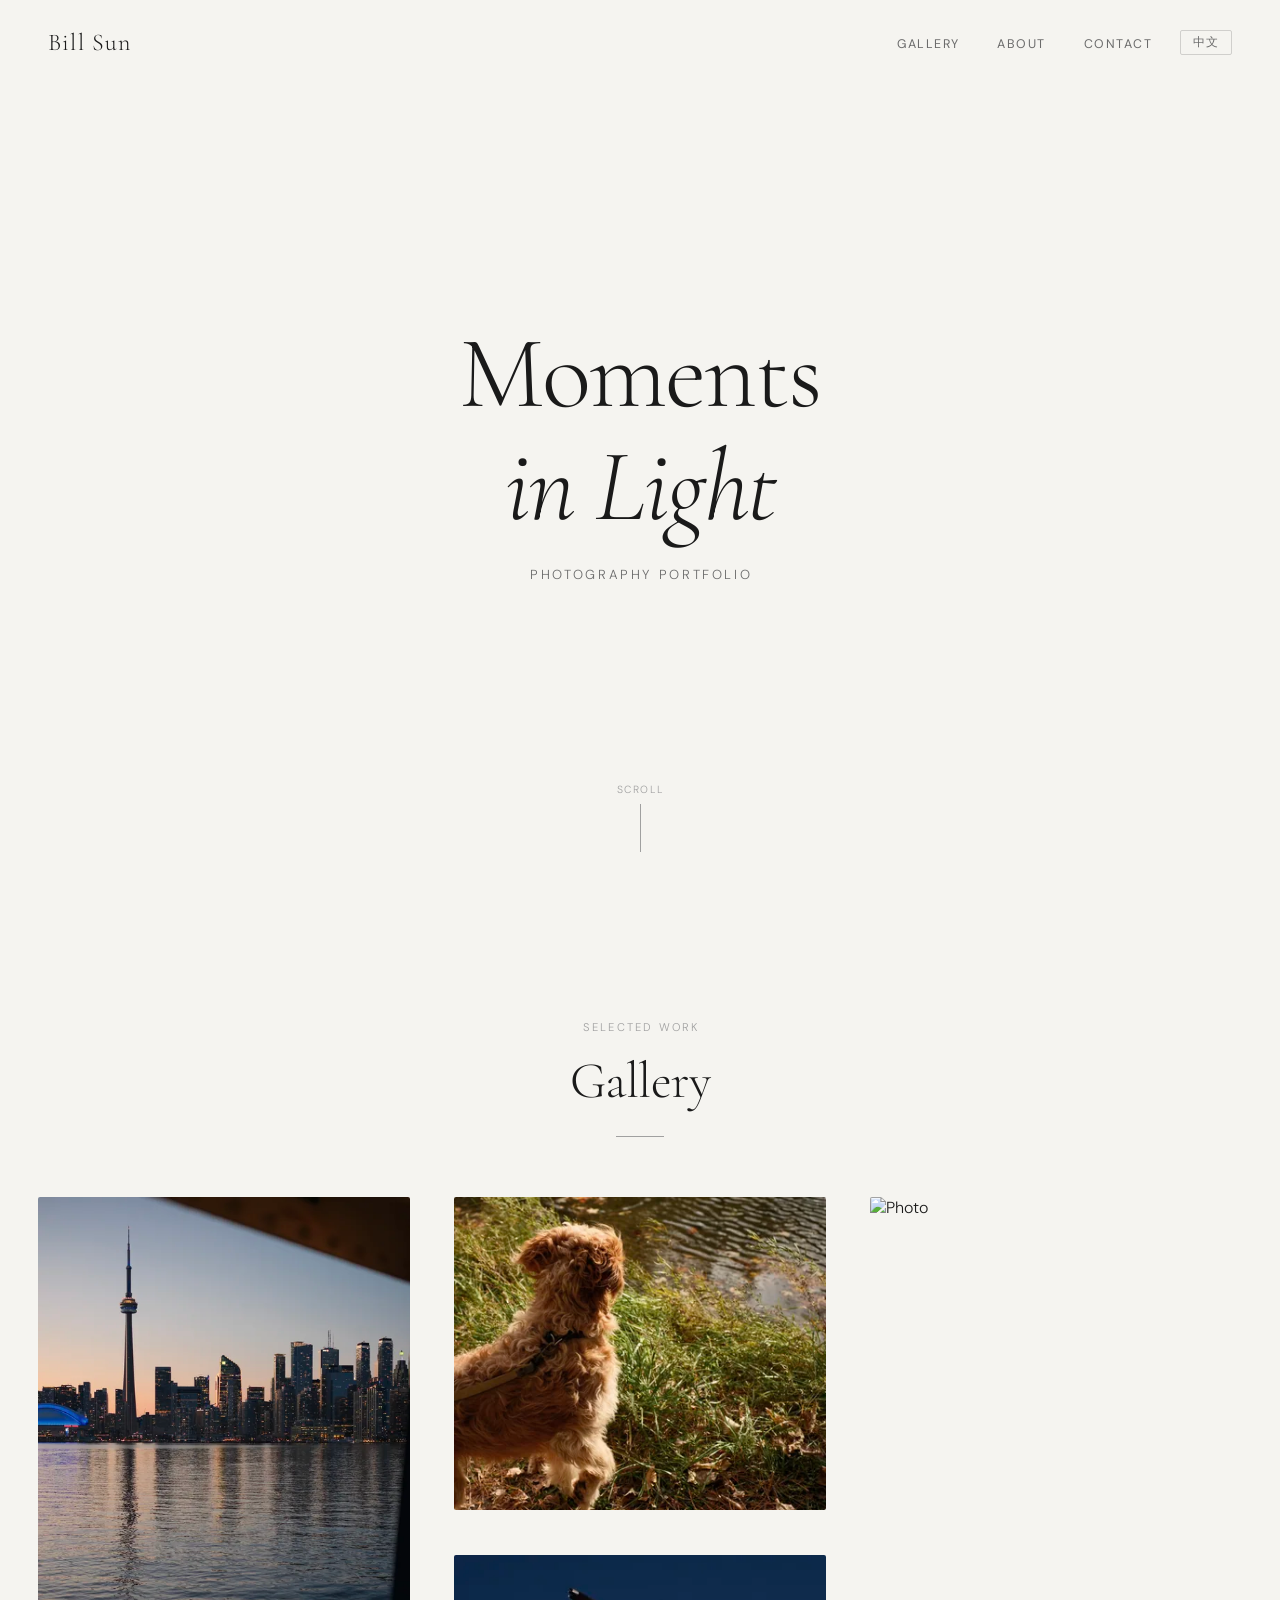
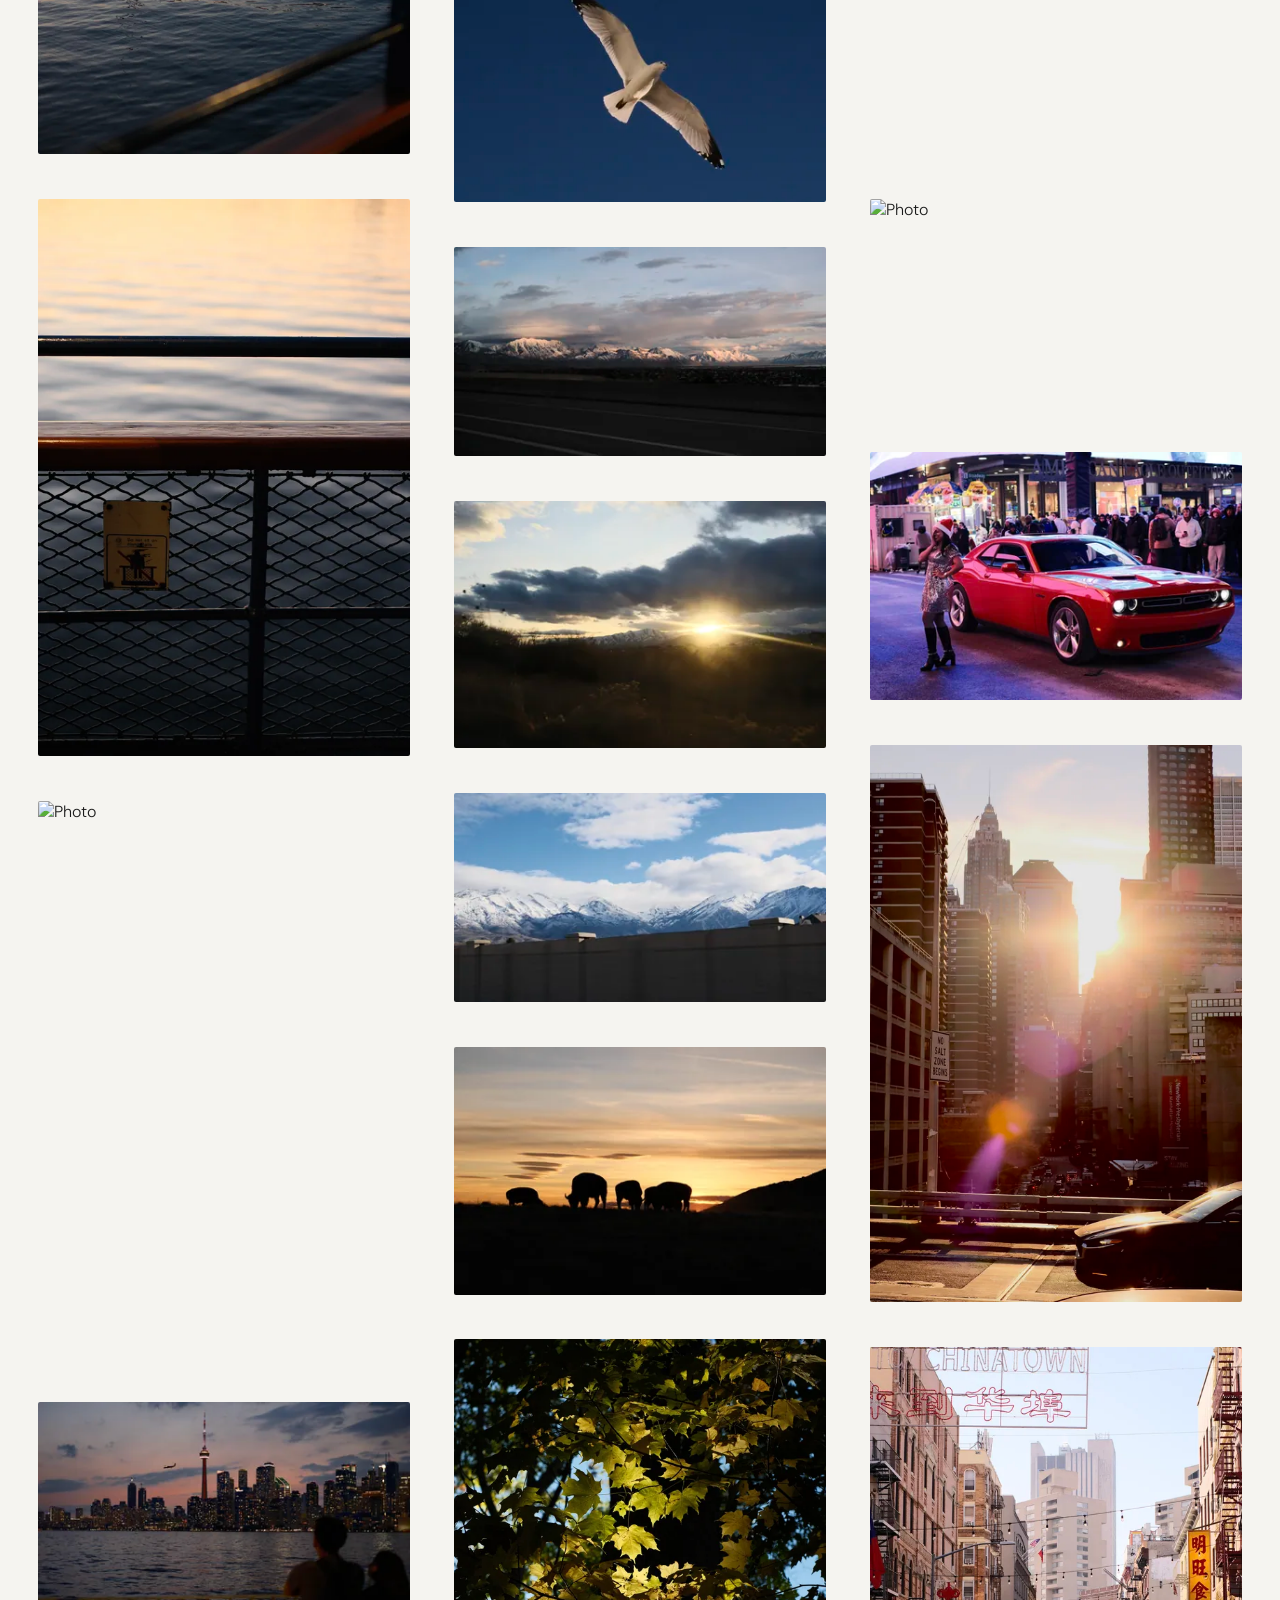
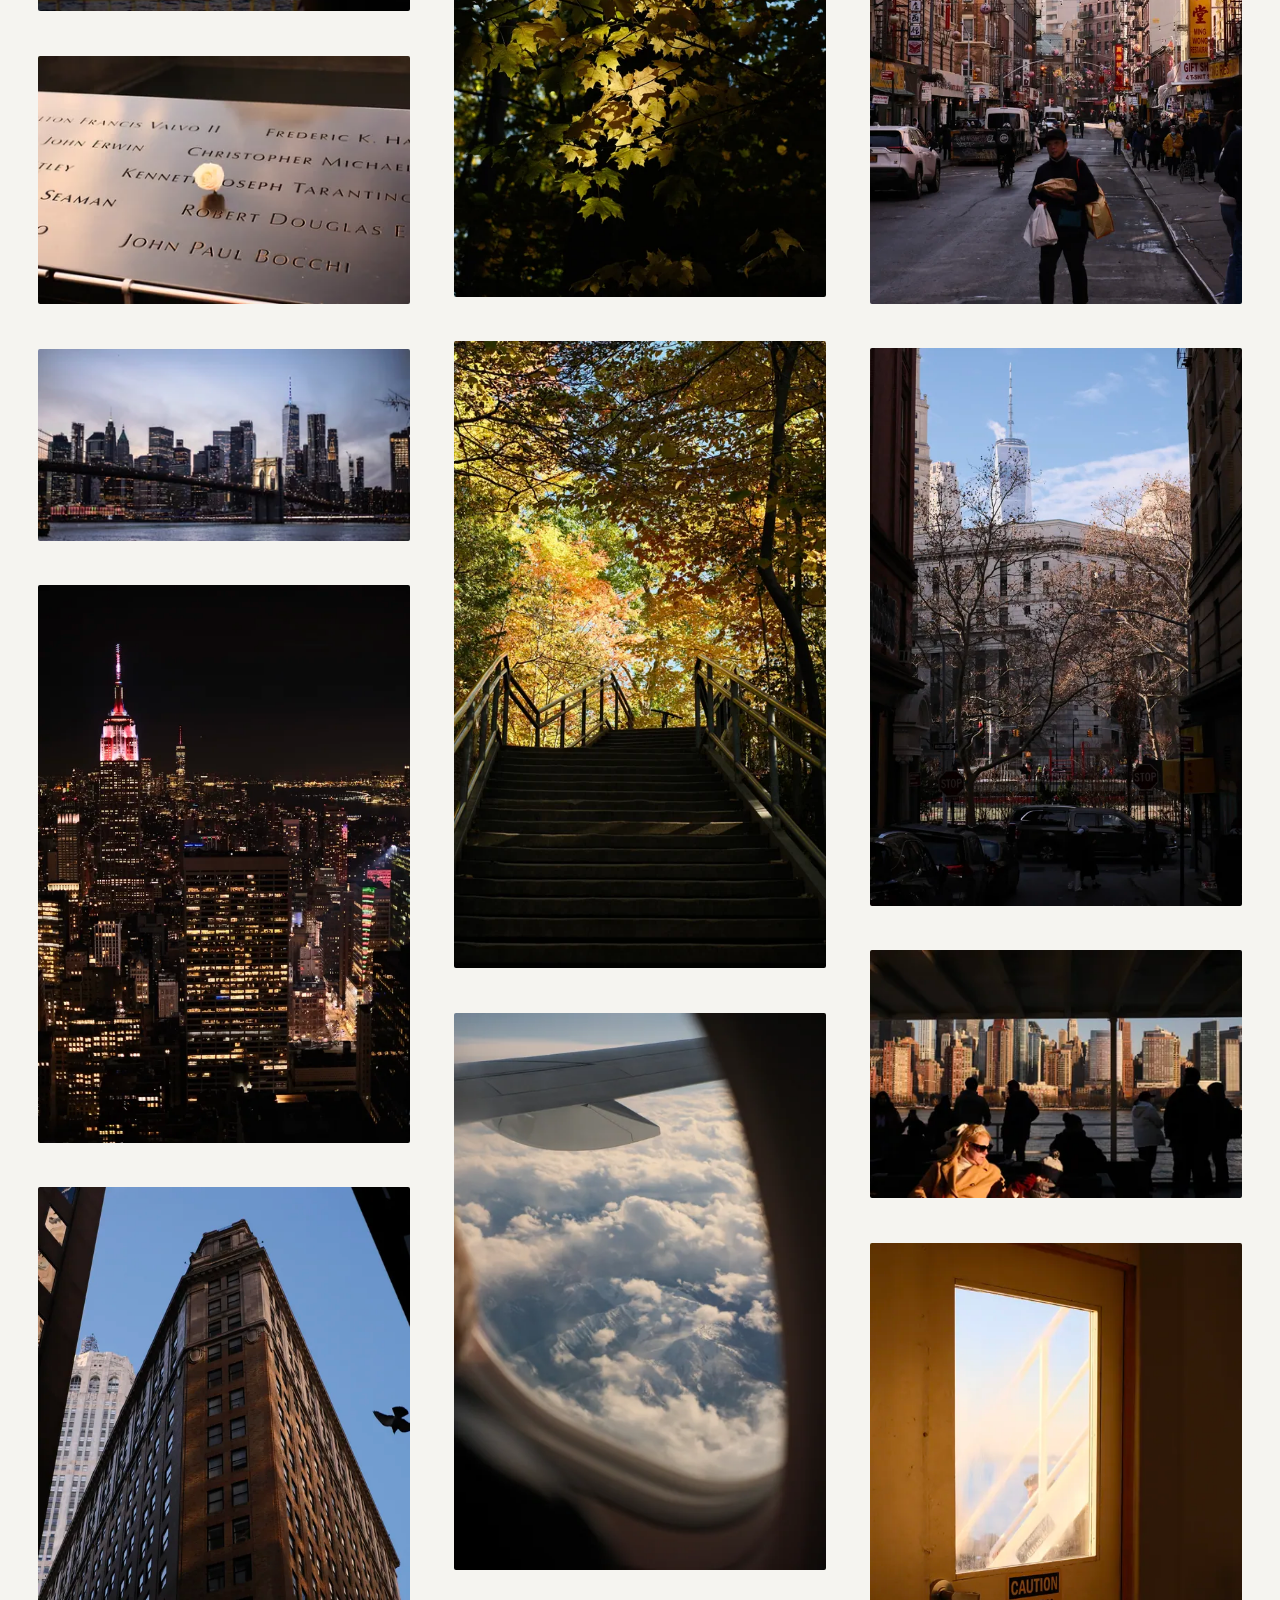
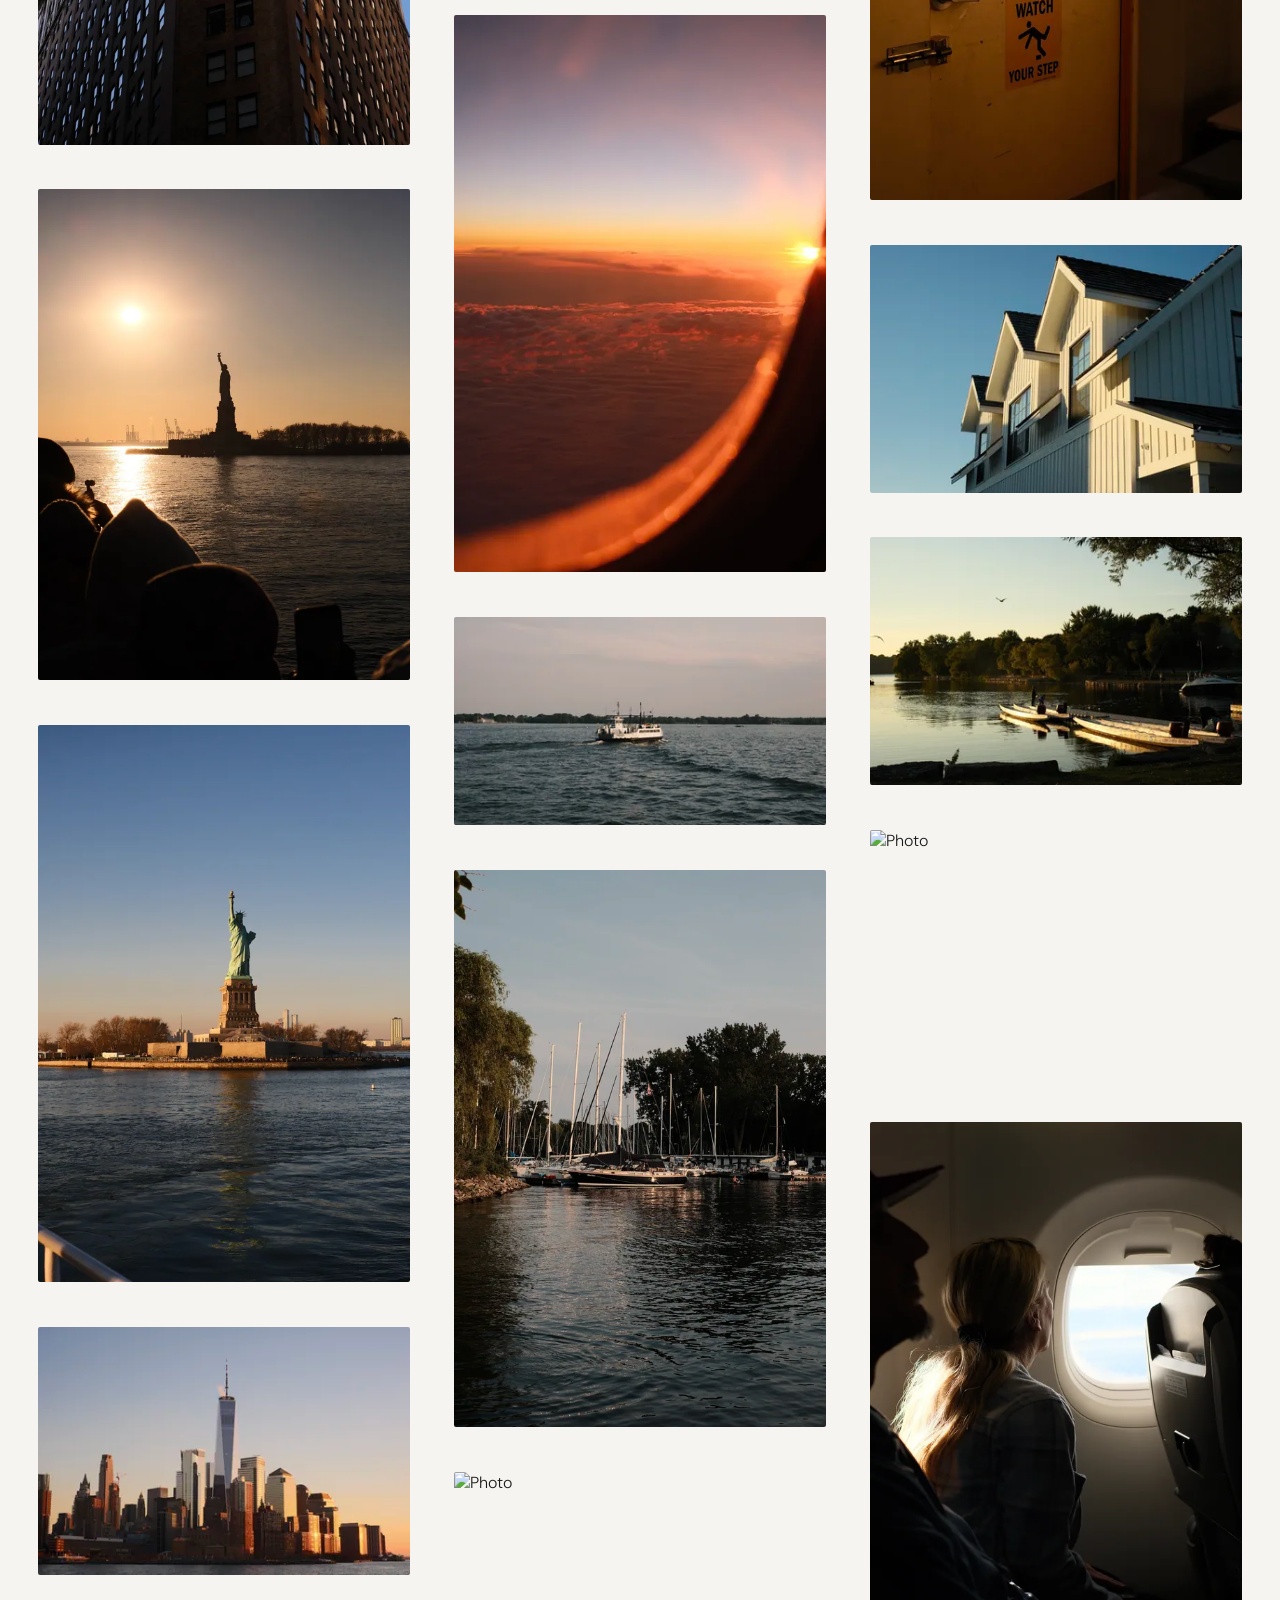
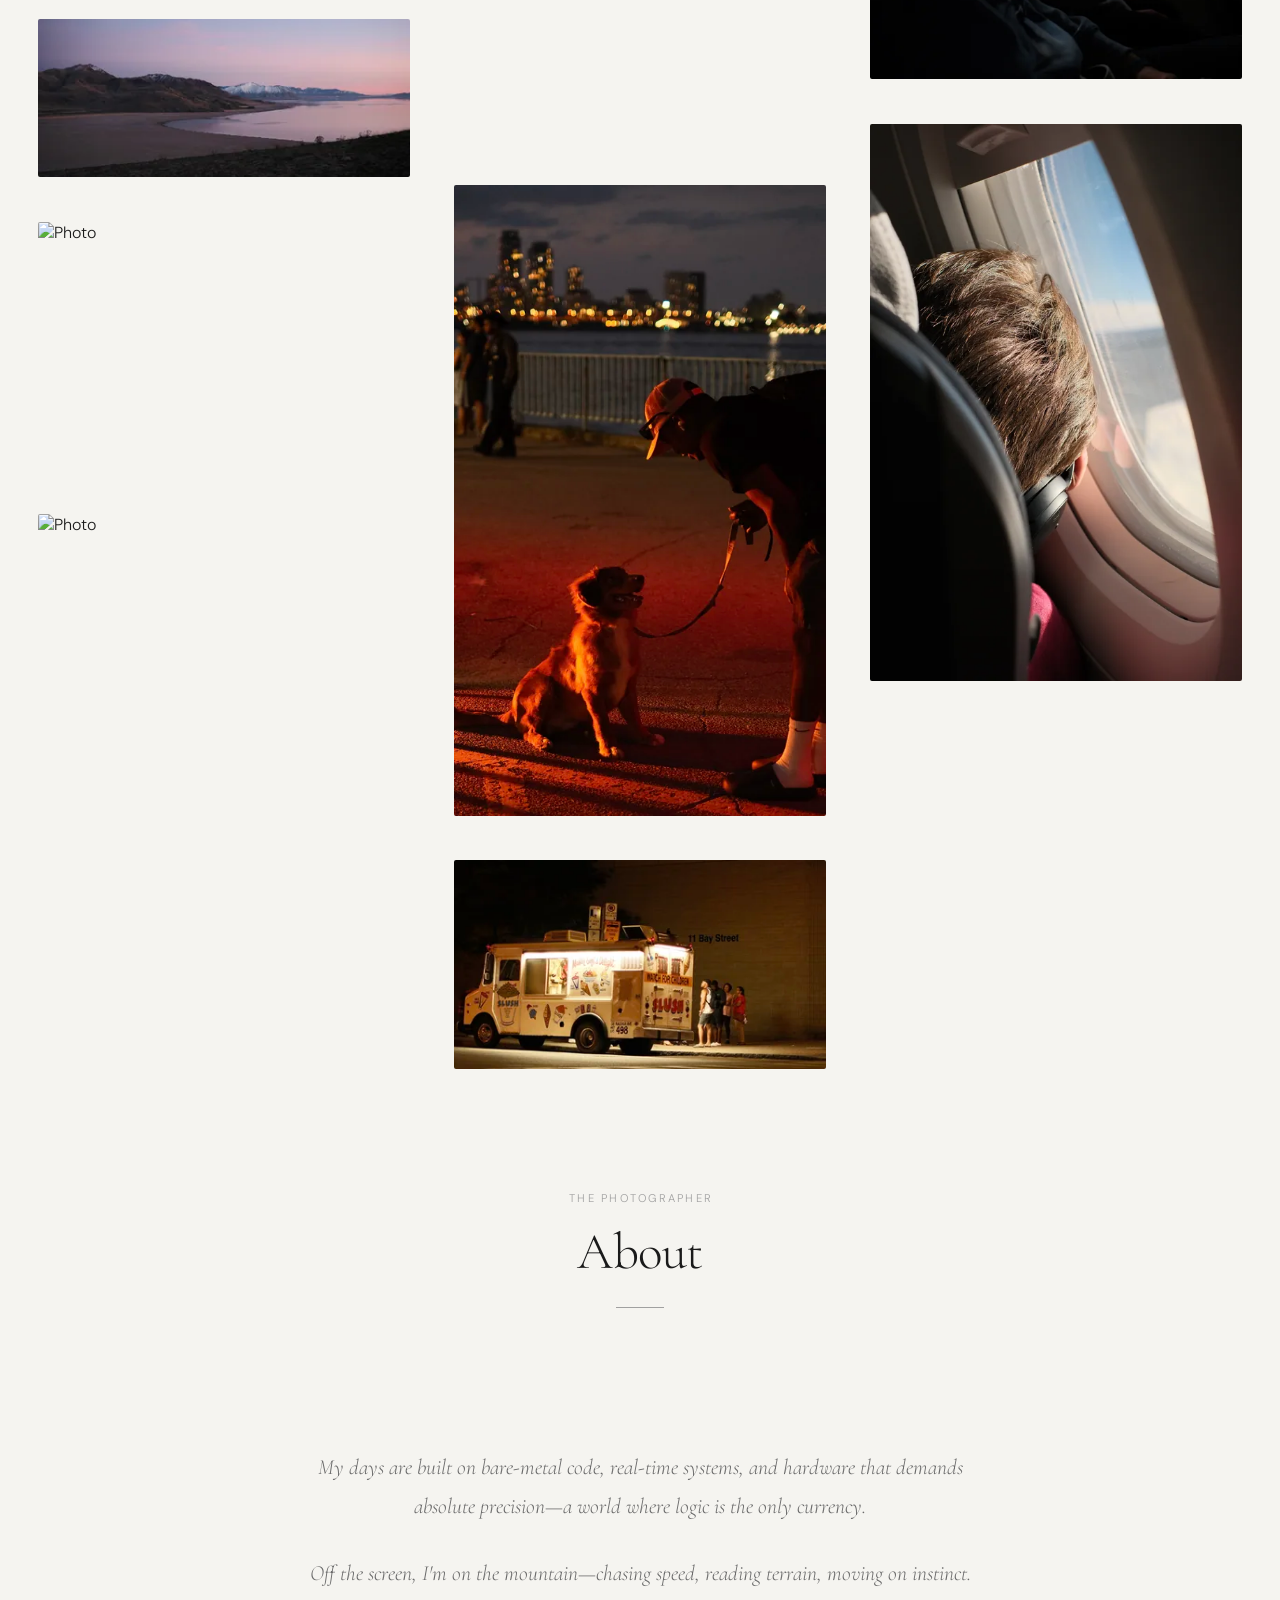
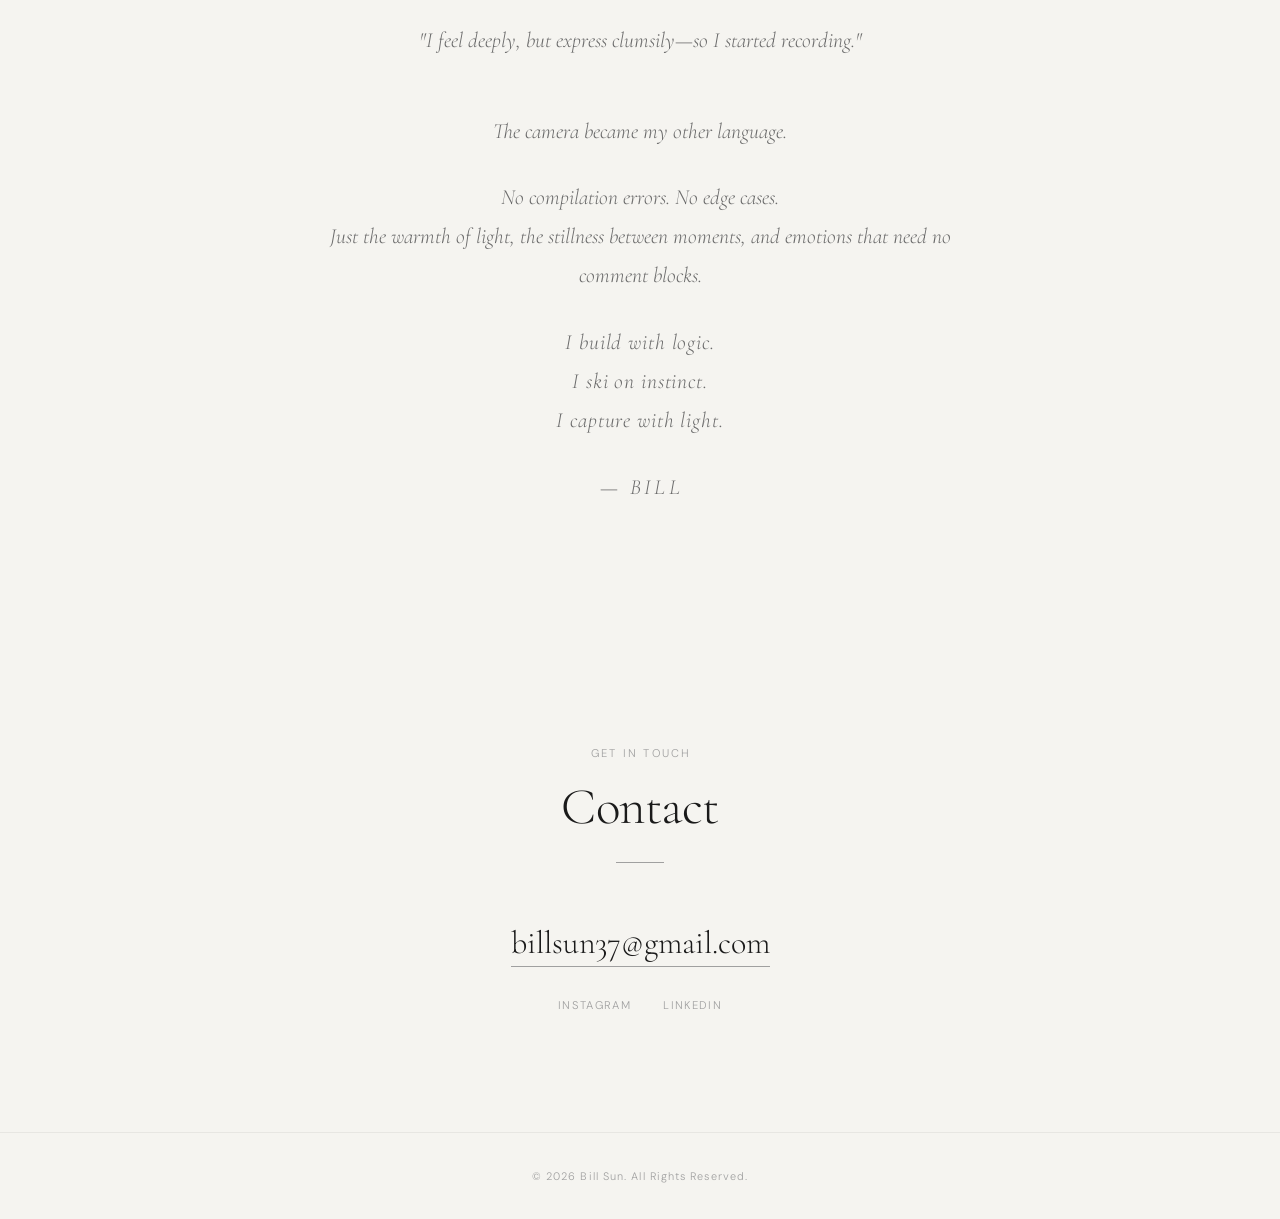
==== commit e1624cc0: "refactor: render gallery from data/photos.json - index.html no longer hardcodes photos; js/main.js b" ====
--- a/index.html
+++ b/index.html
@@ -52,178 +52,7 @@
     <div class="section-divider"></div>
   </div>
 
-  <div class="gallery" id="galleryGrid">
-    <div class="gallery-item">
-      <img src="images/DSCF5010.JPG" alt="Photo" loading="lazy">
-      <div class="gallery-overlay"></div>
-    </div>
-    <div class="gallery-item">
-      <img src="images/DSCF5004.JPG" alt="Photo" loading="lazy">
-      <div class="gallery-overlay"></div>
-    </div>
-    <div class="gallery-item" data-category="landscape">
-      <img src="images/DSCF3059.JPG" alt="Landscape" loading="lazy">
-      <div class="gallery-overlay"></div>
-    </div>
-    <div class="gallery-item" data-category="landscape">
-      <img src="images/DSCF3242.JPG" alt="Landscape" loading="lazy">
-      <div class="gallery-overlay"></div>
-    </div>
-    <div class="gallery-item" data-category="landscape">
-      <img src="images/DSCF3555.JPG" alt="Landscape" loading="lazy">
-      <div class="gallery-overlay"></div>
-    </div>
-    <div class="gallery-item" data-category="landscape">
-      <img src="images/DSCF3638-3.jpg" alt="Landscape" loading="lazy">
-      <div class="gallery-overlay"></div>
-    </div>
-    <div class="gallery-item" data-category="landscape">
-      <img src="images/DSCF3652.JPG" alt="Landscape" loading="lazy">
-      <div class="gallery-overlay"></div>
-    </div>
-    <div class="gallery-item" data-category="landscape">
-      <img src="images/DSCF3666.JPG" alt="Landscape" loading="lazy">
-      <div class="gallery-overlay"></div>
-    </div>
-    <div class="gallery-item" data-category="landscape">
-      <img src="images/DSCF3744.JPG" alt="Landscape" loading="lazy">
-      <div class="gallery-overlay"></div>
-    </div>
-    <div class="gallery-item" data-category="landscape">
-      <img src="images/DSCF3767.jpeg" alt="Landscape" loading="lazy">
-      <div class="gallery-overlay"></div>
-    </div>
-    <div class="gallery-item" data-category="landscape">
-      <img src="images/DSCF3832.JPG" alt="Landscape" loading="lazy">
-      <div class="gallery-overlay"></div>
-    </div>
-    <div class="gallery-item" data-category="landscape">
-      <img src="images/DSCF4204.jpg" alt="Landscape" loading="lazy">
-      <div class="gallery-overlay"></div>
-    </div>
-    <div class="gallery-item" data-category="landscape">
-      <img src="images/DSCF4221.JPG" alt="Landscape" loading="lazy">
-      <div class="gallery-overlay"></div>
-    </div>
-    <div class="gallery-item" data-category="landscape">
-      <img src="images/DSCF4808.jpeg" alt="Landscape" loading="lazy">
-      <div class="gallery-overlay"></div>
-    </div>
-
-    <div class="gallery-item" data-category="nature">
-      <img src="images/DSCF3293.JPG" alt="Nature" loading="lazy">
-      <div class="gallery-overlay"></div>
-    </div>
-    <div class="gallery-item" data-category="nature">
-      <img src="images/DSCF3700.JPG" alt="Nature" loading="lazy">
-      <div class="gallery-overlay"></div>
-    </div>
-    <div class="gallery-item" data-category="nature">
-      <img src="images/DSCF4087.jpg" alt="Nature" loading="lazy">
-      <div class="gallery-overlay"></div>
-    </div>
-    <div class="gallery-item" data-category="nature">
-      <img src="images/DSCF4094.JPG" alt="Nature" loading="lazy">
-      <div class="gallery-overlay"></div>
-    </div>
-    <div class="gallery-item" data-category="nature">
-      <img src="images/DSCF4104.JPG" alt="Nature" loading="lazy">
-      <div class="gallery-overlay"></div>
-    </div>
-    <div class="gallery-item" data-category="nature">
-      <img src="images/DSCF4184.JPG" alt="Nature" loading="lazy">
-      <div class="gallery-overlay"></div>
-    </div>
-    <div class="gallery-item" data-category="nature">
-      <img src="images/DSCF4784.jpeg" alt="Nature" loading="lazy">
-      <div class="gallery-overlay"></div>
-    </div>
-    <div class="gallery-item" data-category="nature">
-      <img src="images/DSCF4792.JPG" alt="Nature" loading="lazy">
-      <div class="gallery-overlay"></div>
-    </div>
-    <div class="gallery-item" data-category="nature">
-      <img src="images/DSCF4941.jpeg" alt="Nature" loading="lazy">
-      <div class="gallery-overlay"></div>
-    </div>
-    <div class="gallery-item" data-category="nature">
-      <img src="images/DSCF4948.JPG" alt="Nature" loading="lazy">
-      <div class="gallery-overlay"></div>
-    </div>
-
-    <div class="gallery-item" data-category="street">
-      <img src="images/DSCF3017.JPG" alt="Street" loading="lazy">
-      <div class="gallery-overlay"></div>
-    </div>
-    <div class="gallery-item" data-category="street">
-      <img src="images/DSCF3160.JPG" alt="Street" loading="lazy">
-      <div class="gallery-overlay"></div>
-    </div>
-    <div class="gallery-item" data-category="street">
-      <img src="images/DSCF3165.JPG" alt="Street" loading="lazy">
-      <div class="gallery-overlay"></div>
-    </div>
-    <div class="gallery-item" data-category="street">
-      <img src="images/DSCF3250.JPG" alt="Street" loading="lazy">
-      <div class="gallery-overlay"></div>
-    </div>
-    <div class="gallery-item" data-category="street">
-      <img src="images/DSCF3267.JPG" alt="Street" loading="lazy">
-      <div class="gallery-overlay"></div>
-    </div>
-    <div class="gallery-item" data-category="street">
-      <img src="images/DSCF3411.JPG" alt="Street" loading="lazy">
-      <div class="gallery-overlay"></div>
-    </div>
-    <div class="gallery-item" data-category="street">
-      <img src="images/DSCF3429.JPG" alt="Street" loading="lazy">
-      <div class="gallery-overlay"></div>
-    </div>
-    <div class="gallery-item" data-category="street">
-      <img src="images/DSCF3483.JPG" alt="Street" loading="lazy">
-      <div class="gallery-overlay"></div>
-    </div>
-    <div class="gallery-item" data-category="street">
-      <img src="images/DSCF3569.JPG" alt="Street" loading="lazy">
-      <div class="gallery-overlay"></div>
-    </div>
-    <div class="gallery-item" data-category="street">
-      <img src="images/DSCF3659.JPG" alt="Street" loading="lazy">
-      <div class="gallery-overlay"></div>
-    </div>
-    <div class="gallery-item" data-category="street">
-      <img src="images/DSCF3661.JPG" alt="Street" loading="lazy">
-      <div class="gallery-overlay"></div>
-    </div>
-    <div class="gallery-item" data-category="street">
-      <img src="images/DSCF3732.JPG" alt="Street" loading="lazy">
-      <div class="gallery-overlay"></div>
-    </div>
-    <div class="gallery-item" data-category="street">
-      <img src="images/DSCF3800.JPG" alt="Street" loading="lazy">
-      <div class="gallery-overlay"></div>
-    </div>
-    <div class="gallery-item" data-category="street">
-      <img src="images/DSCF4529.JPG" alt="Street" loading="lazy">
-      <div class="gallery-overlay"></div>
-    </div>
-    <div class="gallery-item" data-category="street">
-      <img src="images/DSCF4775.jpeg" alt="Street" loading="lazy">
-      <div class="gallery-overlay"></div>
-    </div>
-    <div class="gallery-item" data-category="street">
-      <img src="images/DSCF4848.JPG" alt="Street" loading="lazy">
-      <div class="gallery-overlay"></div>
-    </div>
-    <div class="gallery-item" data-category="street">
-      <img src="images/DSCF4882.JPG" alt="Street" loading="lazy">
-      <div class="gallery-overlay"></div>
-    </div>
-    <div class="gallery-item" data-category="street">
-      <img src="images/DSCF4937.jpeg" alt="Street" loading="lazy">
-      <div class="gallery-overlay"></div>
-    </div>
-  </div>
+  <div class="gallery" id="galleryGrid"></div>
 </section>
 
 <!-- About Section -->
--- a/css/style.css
+++ b/css/style.css
@@ -296,12 +296,13 @@
   transform: translateY(0);
 }
 
-.gallery-item.hidden {
-  display: none;
+.gallery-item picture {
+  display: block;
 }
 
 .gallery-item img {
   width: 100%;
+  height: auto;
   display: block;
   transition: transform 0.8s var(--transition);
 }
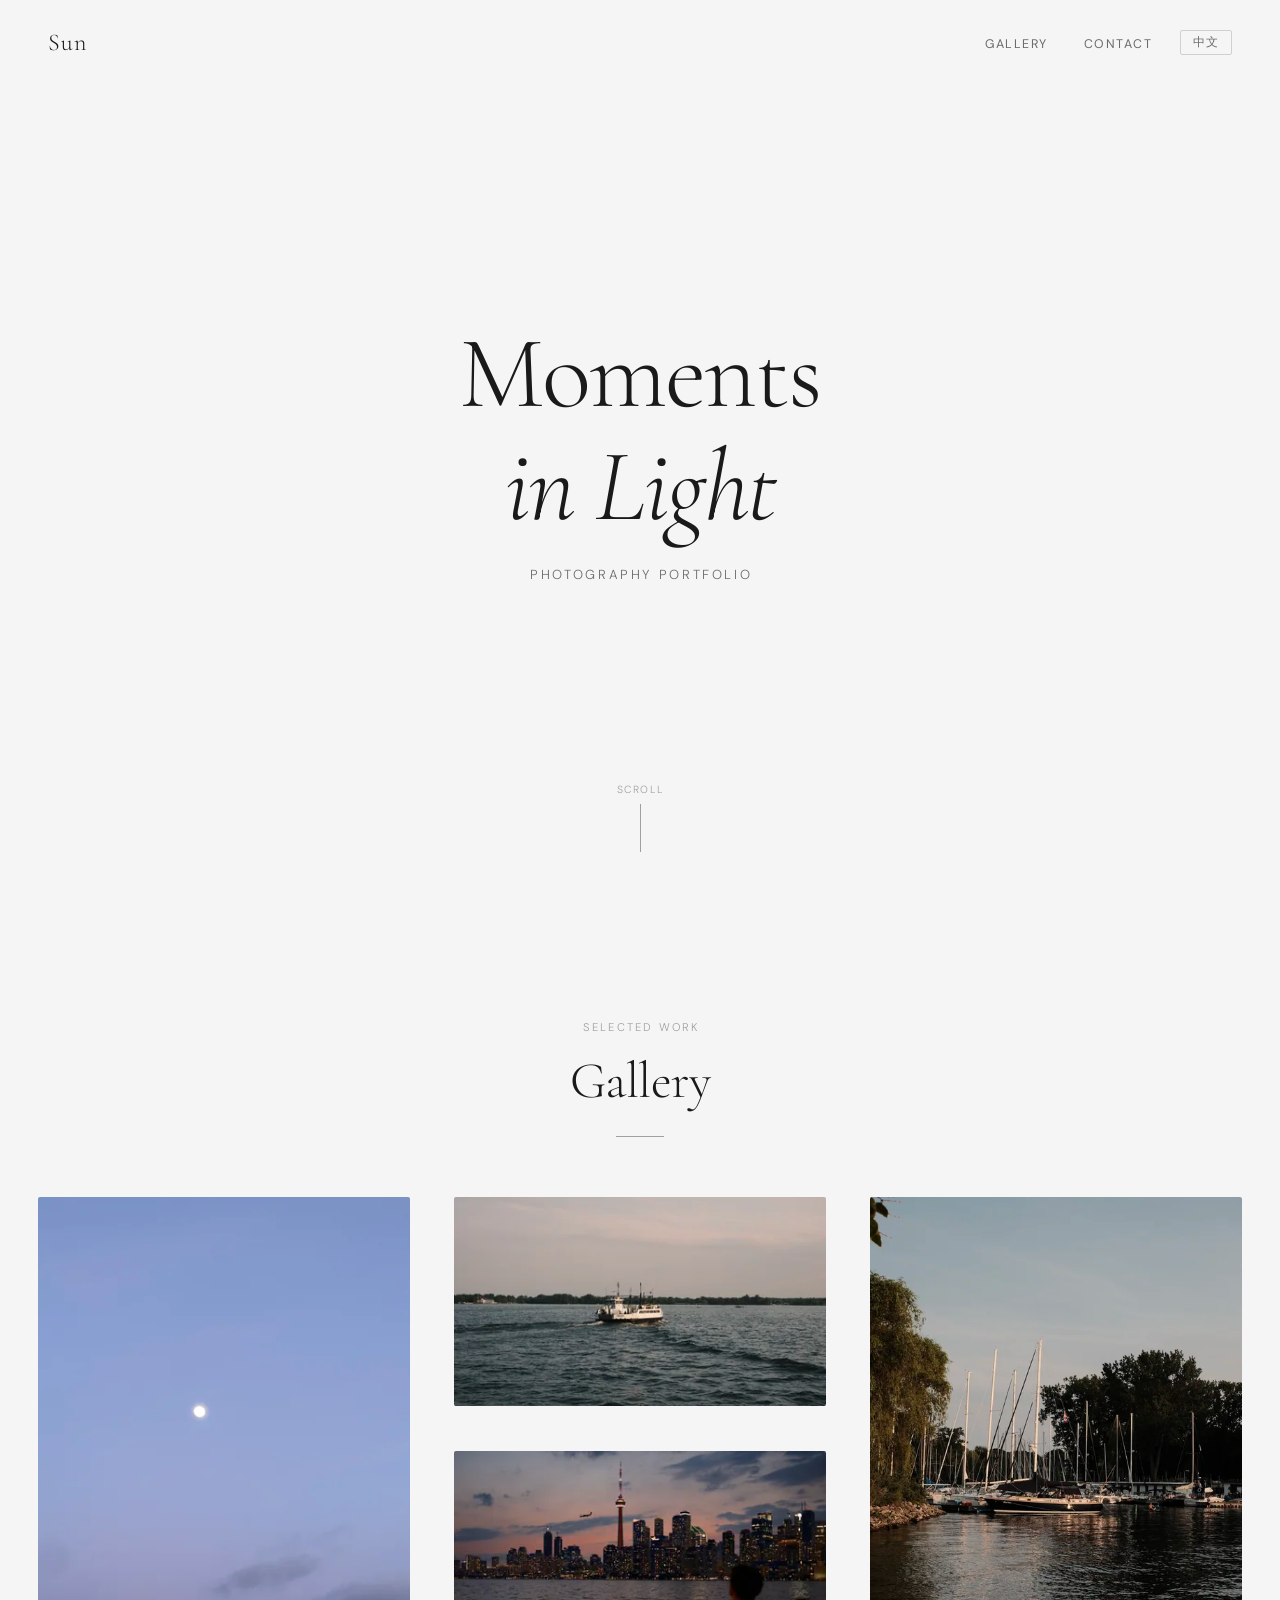
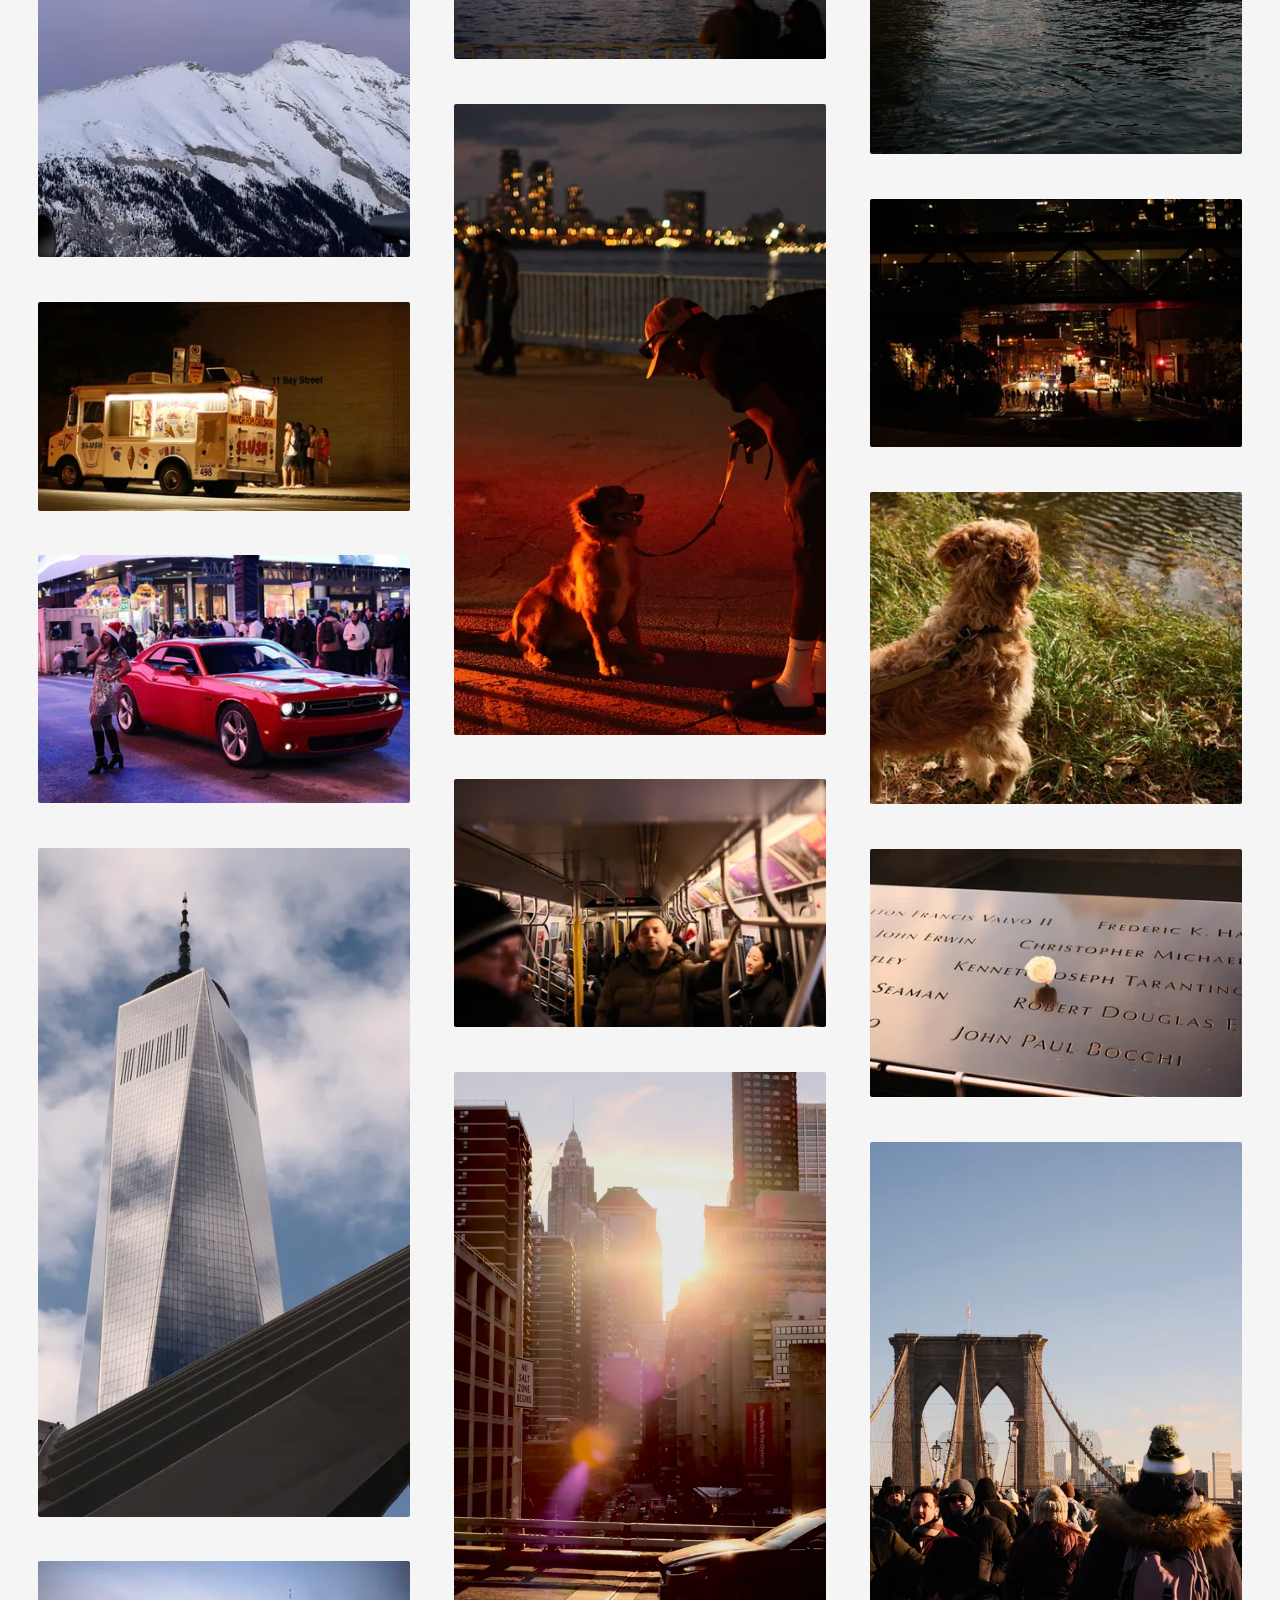
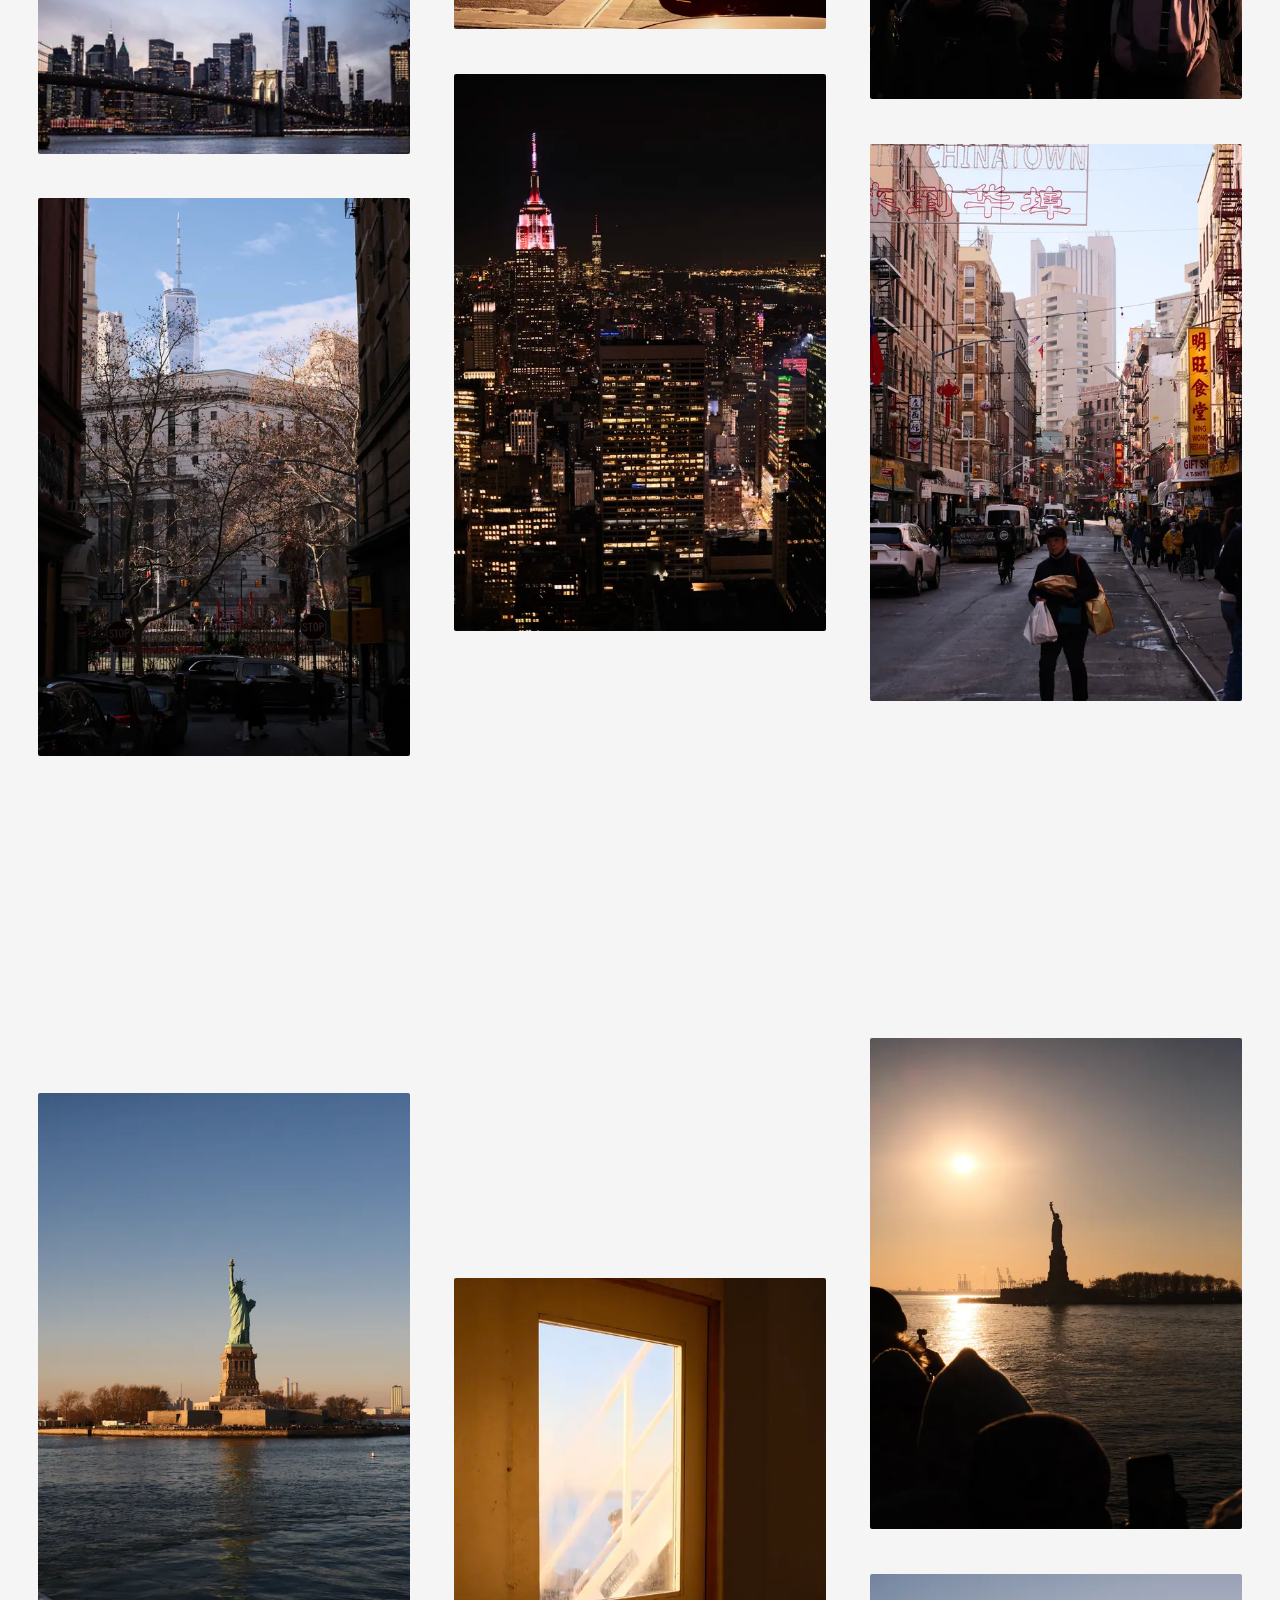
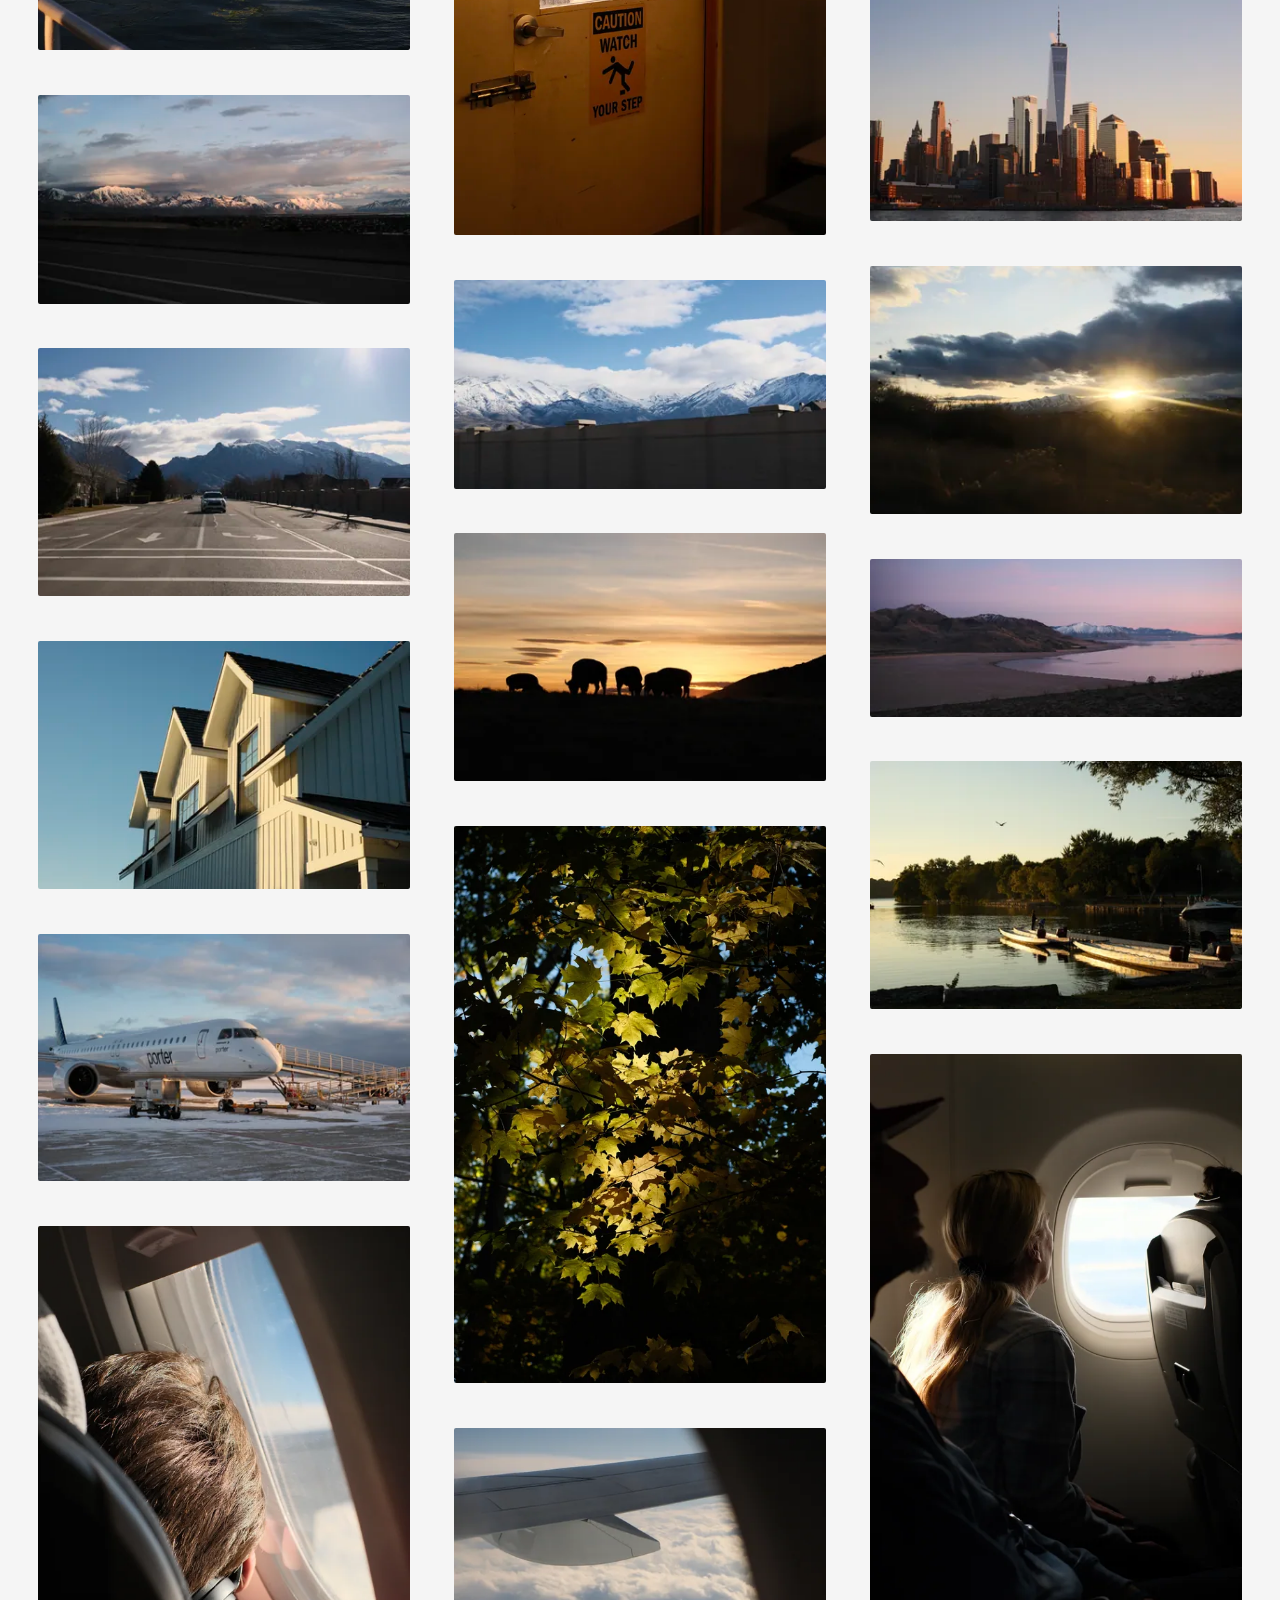
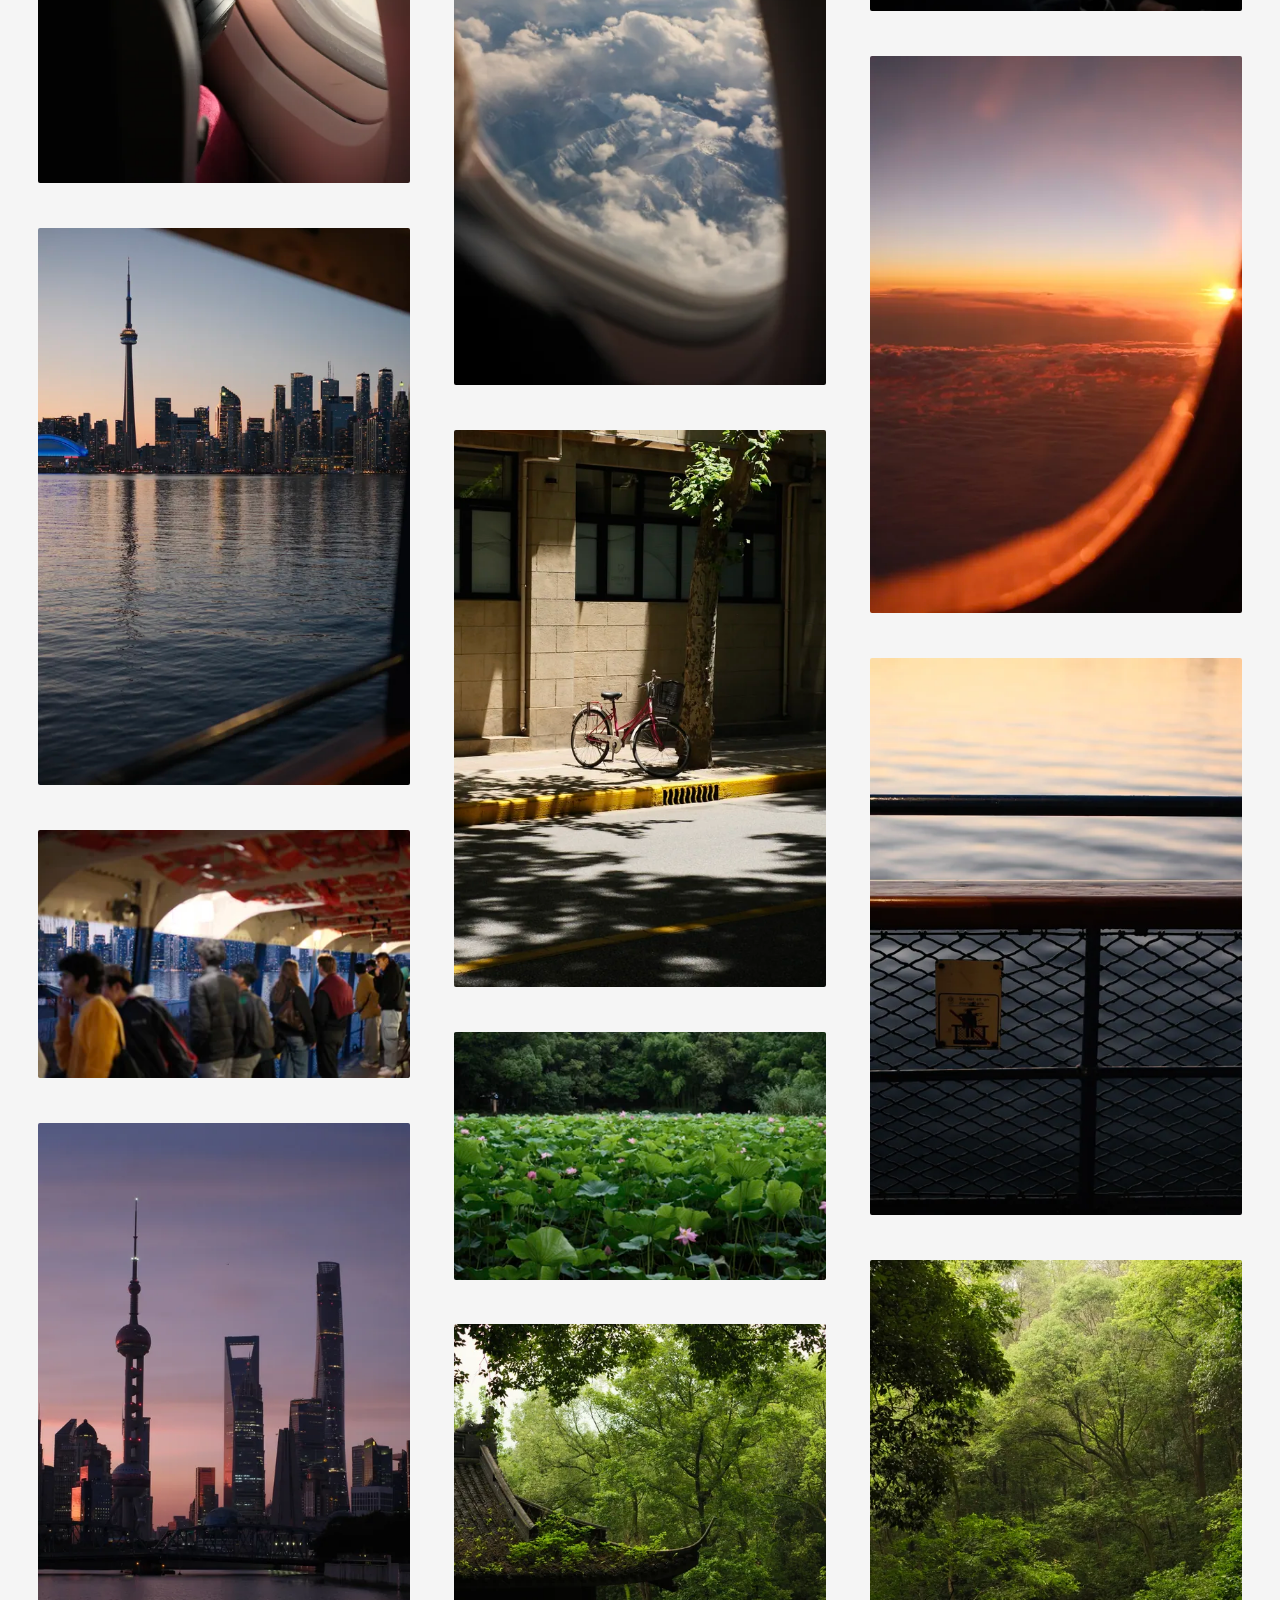
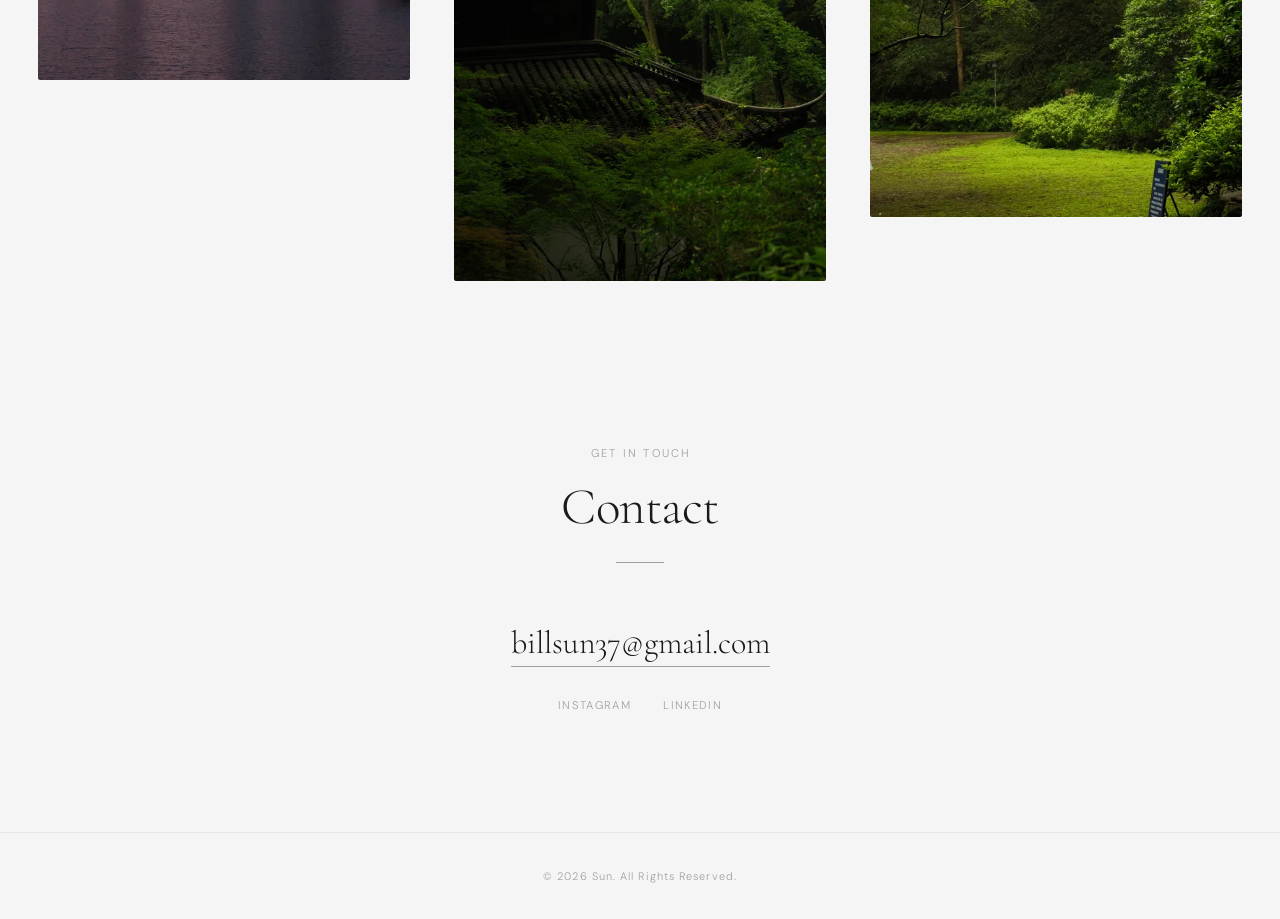
==== commit 79bc1e82: "feat: left-to-right masonry, neutral background, rename to Sun, remove About - gallery columns are f" ====
--- a/index.html
+++ b/index.html
@@ -13,11 +13,10 @@
 
 <!-- Navigation -->
 <nav id="navbar">
-  <a href="#" class="logo">Bill Sun</a>
+  <a href="#" class="logo">Sun</a>
   <div class="nav-right">
     <ul class="nav-links">
       <li><a href="#gallery" class="active" data-zh="作品集">Gallery</a></li>
-      <li><a href="#about" data-zh="关于">About</a></li>
       <li><a href="#contact" data-zh="联系">Contact</a></li>
     </ul>
     <button class="lang-toggle" id="langToggle">中文</button>
@@ -30,7 +29,6 @@
 <!-- Mobile Menu -->
 <div class="mobile-menu" id="mobileMenu">
   <a href="#gallery" data-zh="作品集">Gallery</a>
-  <a href="#about" data-zh="关于">About</a>
   <a href="#contact" data-zh="联系">Contact</a>
 </div>
 
@@ -55,25 +53,6 @@
   <div class="gallery" id="galleryGrid"></div>
 </section>
 
-<!-- About Section -->
-<section id="about">
-  <div class="section-header reveal">
-    <p class="section-label" data-zh="关于摄影师">The Photographer</p>
-    <h2 class="section-title" data-zh="关于">About</h2>
-    <div class="section-divider"></div>
-  </div>
-
-  <div class="about reveal">
-    <p data-zh="我的日常，是与底层硬件、实时系统和没有容错率的代码打交道。那是一个由绝对逻辑构建的世界——精确、严苛，0 与 1 之间，没有灰色地带。">My days are built on bare-metal code, real-time systems, and hardware that demands absolute precision—a world where logic is the only currency.</p>
-    <p data-zh="离开屏幕，我在山上——追速度，读地形，凭本能移动。">Off the screen, I'm on the mountain—chasing speed, reading terrain, moving on instinct.</p>
-    <p class="about-quote" data-zh="「我擅长感受，却拙于表达，于是我开始记录。」">"I feel deeply, but express clumsily—so I started recording."</p>
-    <p data-zh="镜头，成为了我另一种语言。">The camera became my other language.</p>
-    <p data-zh-html="这里没有编译错误，没有边界条件。<br>只有光的温度、街头的呼吸，和不需要注释的情感。">No compilation errors. No edge cases.<br>Just the warmth of light, the stillness between moments, and emotions that need no comment blocks.</p>
-    <p class="about-closing" data-zh-html="用代码构建逻辑。<br>用滑雪感受速度。<br>用快门定格时间。">I build with logic.<br>I ski on instinct.<br>I capture with light.</p>
-    <p class="about-name">— Bill</p>
-  </div>
-</section>
-
 <!-- Contact Section -->
 <section id="contact">
   <div class="section-header reveal">
@@ -93,7 +72,7 @@
 
 <!-- Footer -->
 <footer>
-  <p data-zh="&copy; 2026 Bill Sun. 保留所有权利。">&copy; 2026 Bill Sun. All Rights Reserved.</p>
+  <p data-zh="&copy; 2026 Sun. 保留所有权利。">&copy; 2026 Sun. All Rights Reserved.</p>
 </footer>
 
 <!-- Lightbox -->
--- a/css/style.css
+++ b/css/style.css
@@ -1,5 +1,5 @@
 :root {
-  --bg: #f5f4f0;
+  --bg: #f5f5f5;
   --fg: #1a1a1a;
   --fg-muted: #6b6b6b;
   --fg-faint: #a0a0a0;
@@ -41,7 +41,7 @@
 
 nav.scrolled {
   padding: 18px 48px;
-  background: rgba(245, 244, 240, 0.92);
+  background: rgba(245, 245, 245, 0.92);
   backdrop-filter: blur(20px);
   -webkit-backdrop-filter: blur(20px);
 }
@@ -272,15 +272,21 @@
 
 /* ===== MASONRY GALLERY ===== */
 .gallery {
+  --gallery-columns: 3; /* read by js/main.js */
+  display: flex;
+  align-items: flex-start;
+  gap: clamp(28px, 3.5vw, 52px);
   padding: 0 clamp(16px, 3vw, 48px);
-  columns: 3;
-  column-gap: clamp(28px, 3.5vw, 52px);
   max-width: 1600px;
   margin: 0 auto;
 }
 
+.gallery-column {
+  flex: 1;
+  min-width: 0;
+}
+
 .gallery-item {
-  break-inside: avoid;
   margin-bottom: clamp(28px, 3.5vw, 52px);
   position: relative;
   overflow: hidden;
@@ -402,53 +408,6 @@
 .lightbox-prev { left: 20px; }
 .lightbox-next { right: 20px; }
 
-/* ===== ABOUT ===== */
-.about {
-  max-width: 720px;
-  margin: 0 auto;
-  padding: 80px 24px 120px;
-  text-align: center;
-}
-
-.about p {
-  font-family: var(--serif);
-  font-size: 1.35rem;
-  font-weight: 300;
-  line-height: 1.8;
-  color: var(--fg-muted);
-  font-style: italic;
-}
-
-.about-name {
-  font-family: var(--sans);
-  font-size: 0.72rem;
-  letter-spacing: 0.15em;
-  text-indent: 0.15em;
-  text-transform: uppercase;
-  color: var(--fg-faint);
-  margin-top: 40px;
-}
-
-.about p + p {
-  margin-top: 28px;
-}
-
-.about-quote {
-  font-size: 1.5rem;
-  color: var(--fg);
-  margin-top: 52px;
-  margin-bottom: 52px;
-}
-
-.about-closing {
-  font-style: normal;
-  font-size: 1.05rem;
-  letter-spacing: 0.04em;
-  color: var(--fg);
-  margin-top: 48px;
-  line-height: 2;
-}
-
 /* ===== CONTACT ===== */
 .contact {
   text-align: center;
@@ -512,7 +471,7 @@
 
 /* ===== RESPONSIVE ===== */
 @media (max-width: 1024px) {
-  .gallery { columns: 2; }
+  .gallery { --gallery-columns: 2; }
 }
 
 @media (max-width: 768px) {
@@ -522,14 +481,12 @@
   .nav-links { display: none; }
   .menu-toggle { display: block; }
 
-  .gallery { columns: 2; }
-
   .hero-title { font-size: clamp(2.4rem, 10vw, 4.5rem); }
 }
 
 @media (max-width: 480px) {
   .gallery {
-    columns: 1;
+    --gallery-columns: 1;
     padding: 0 16px;
   }
 
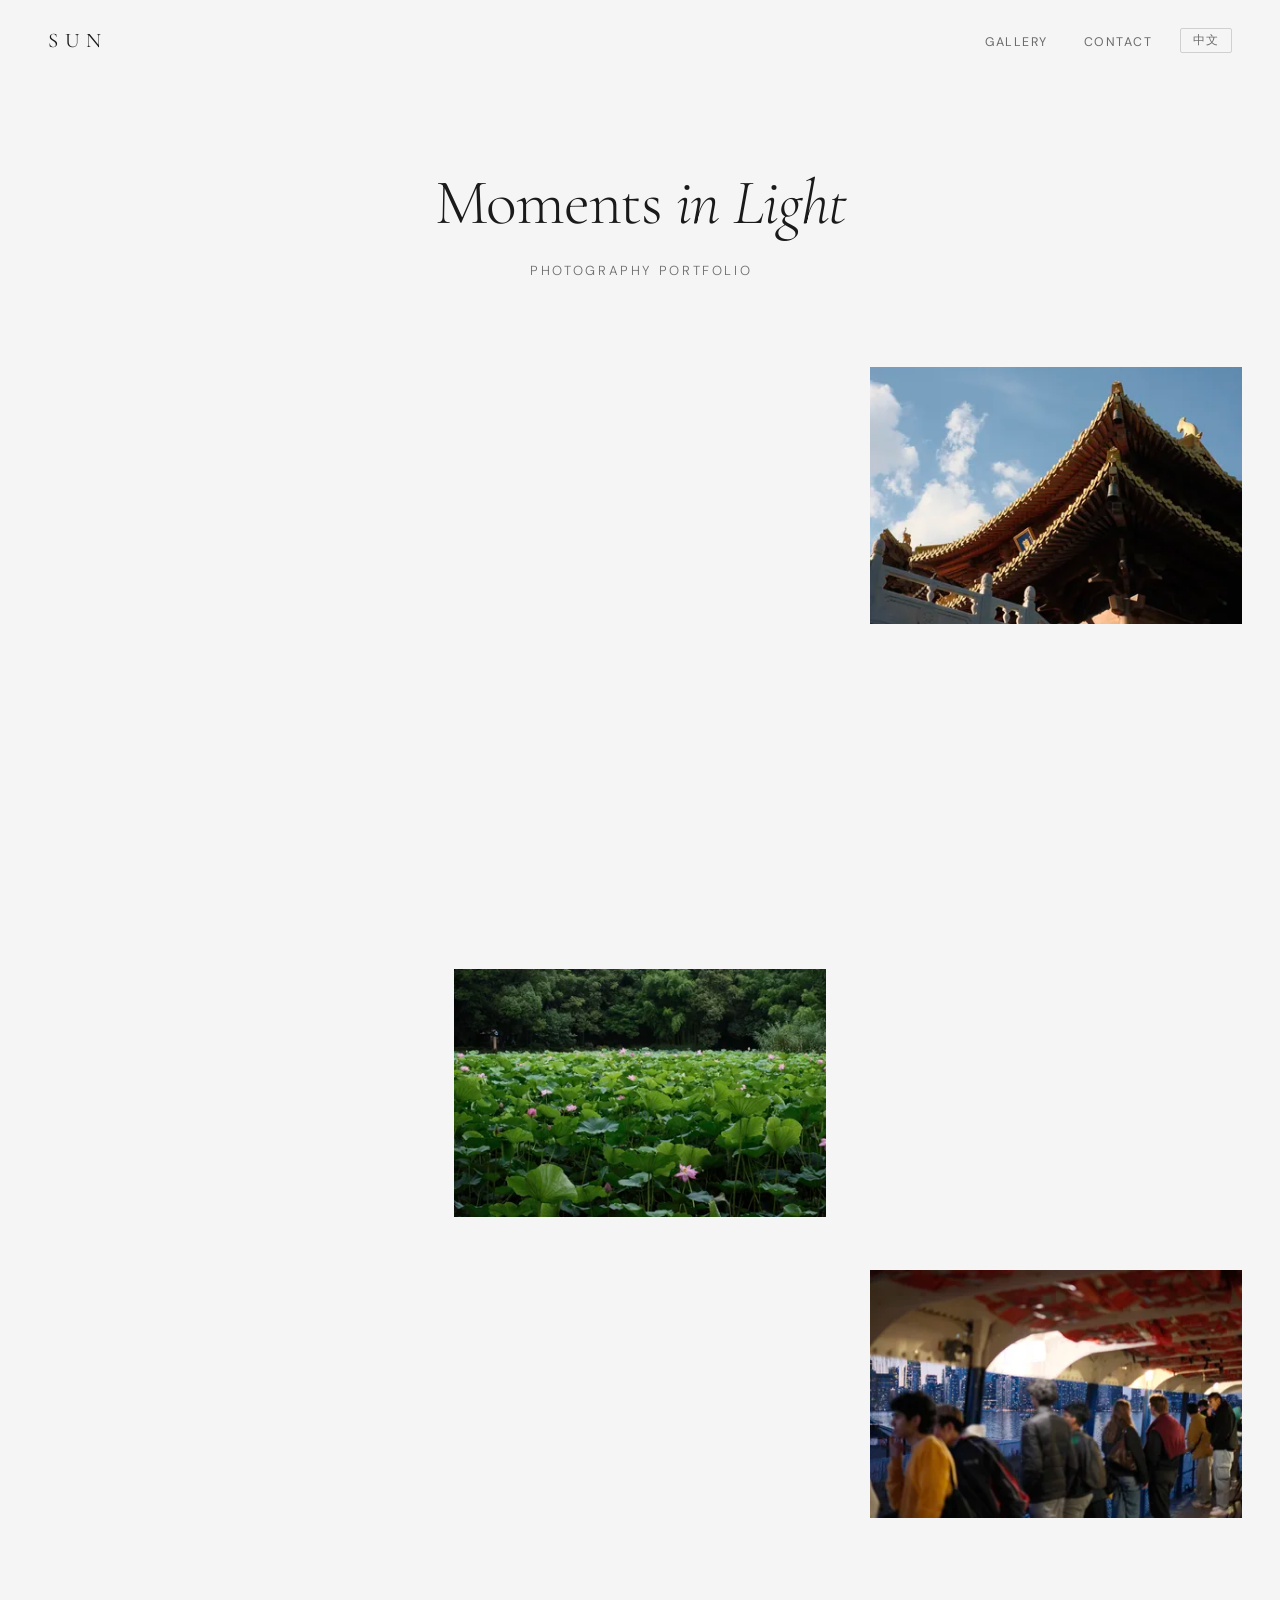
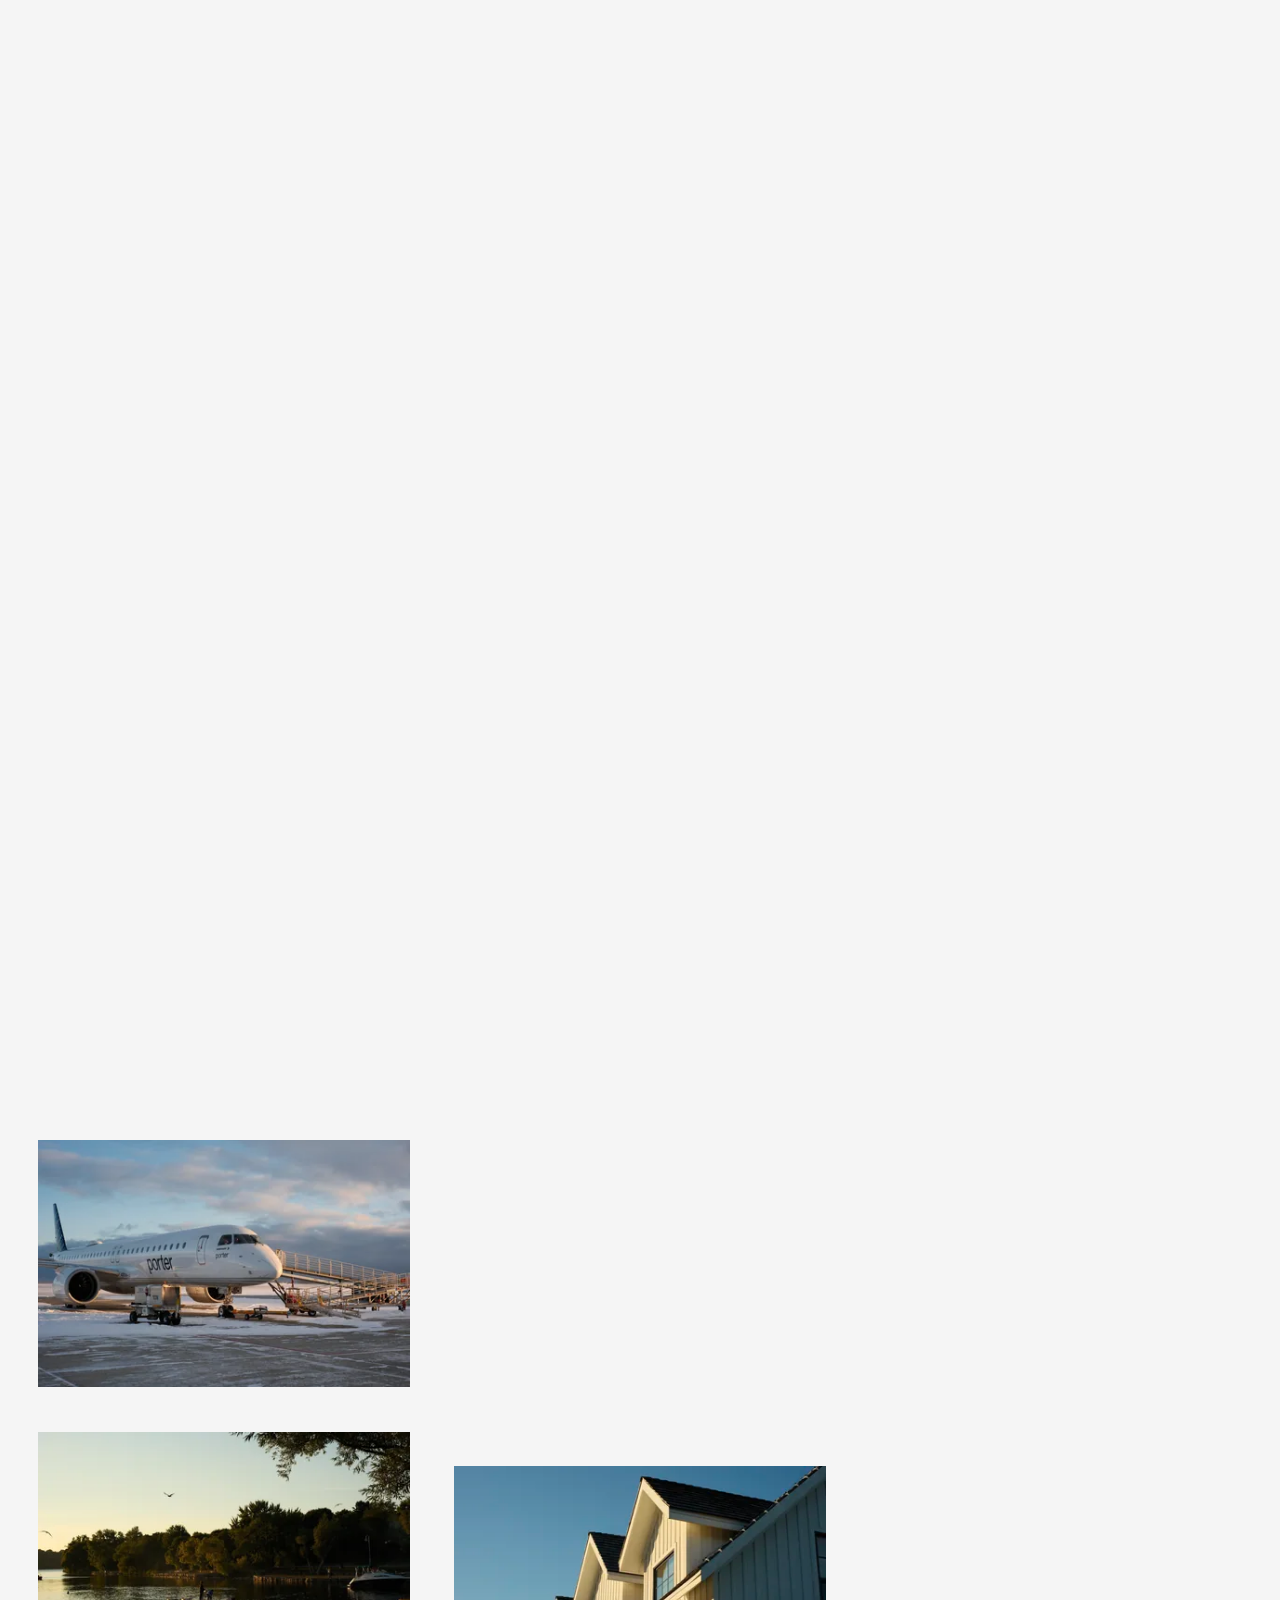
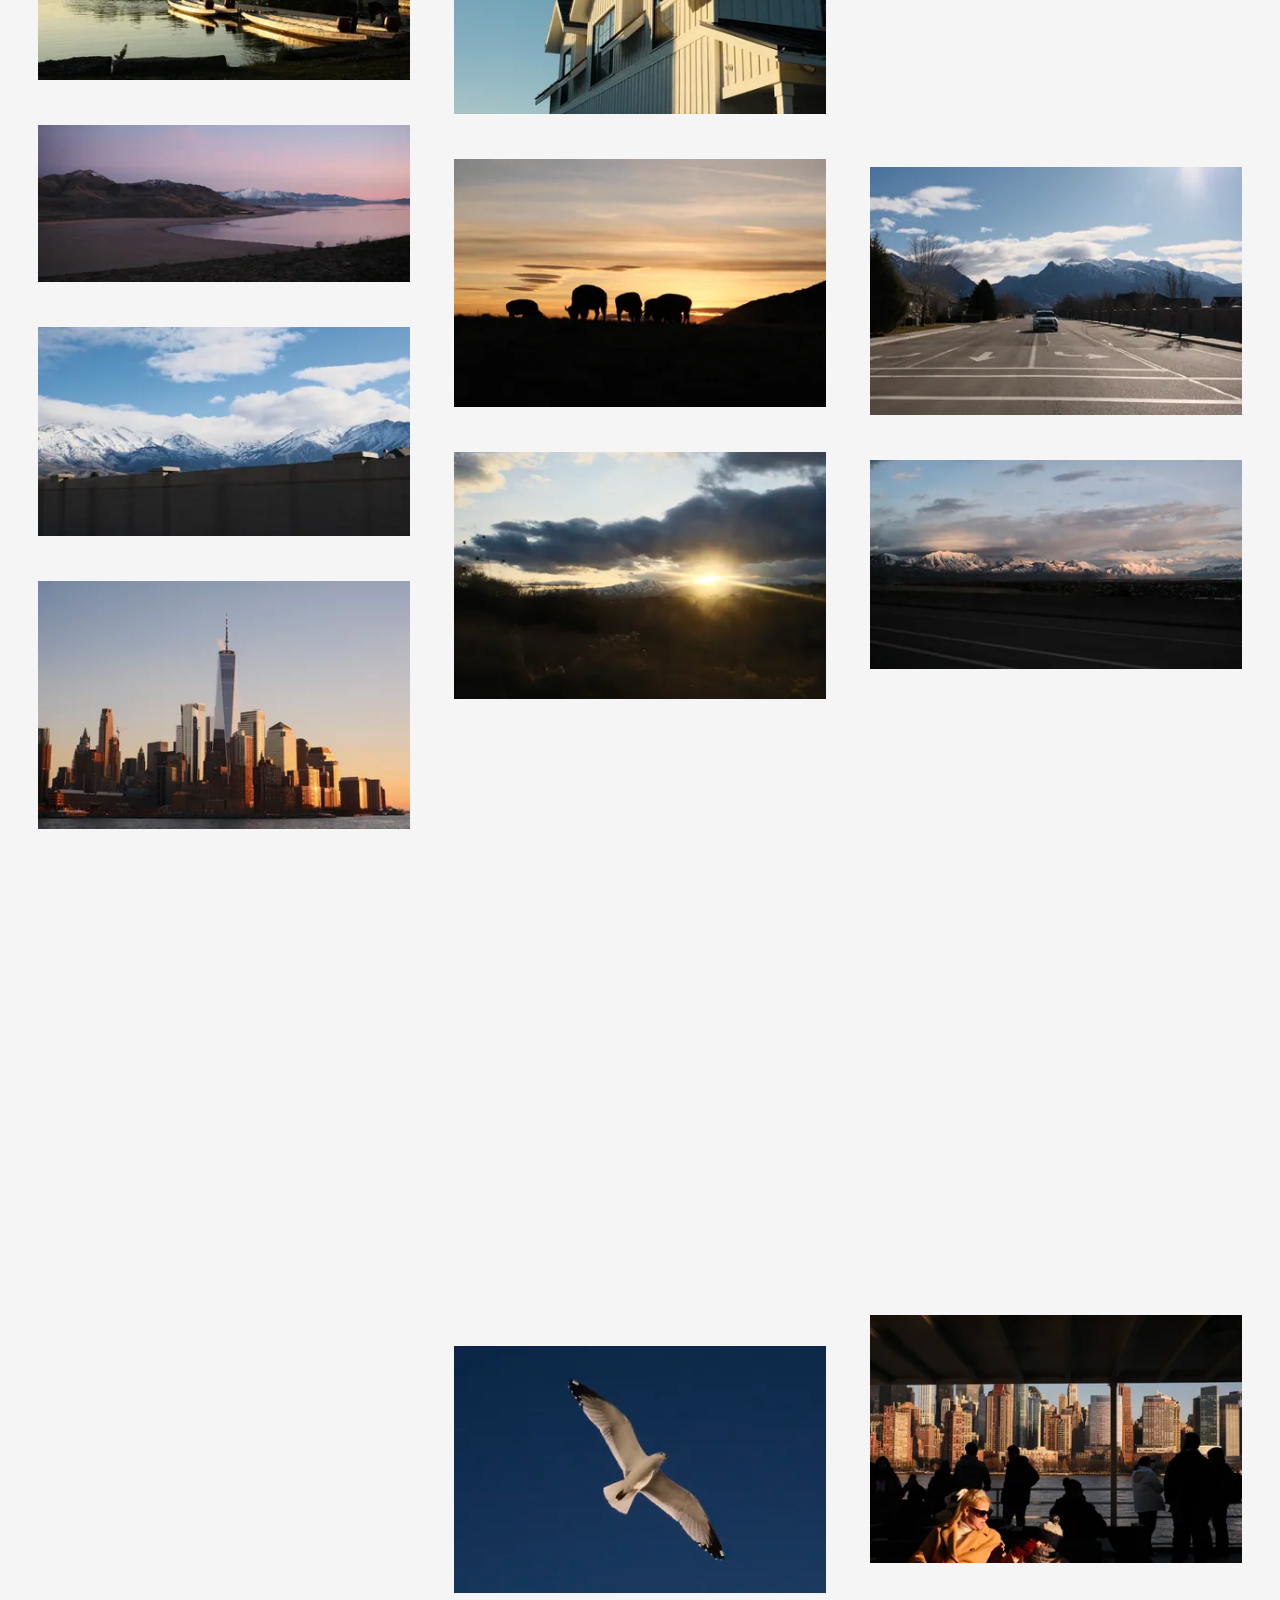
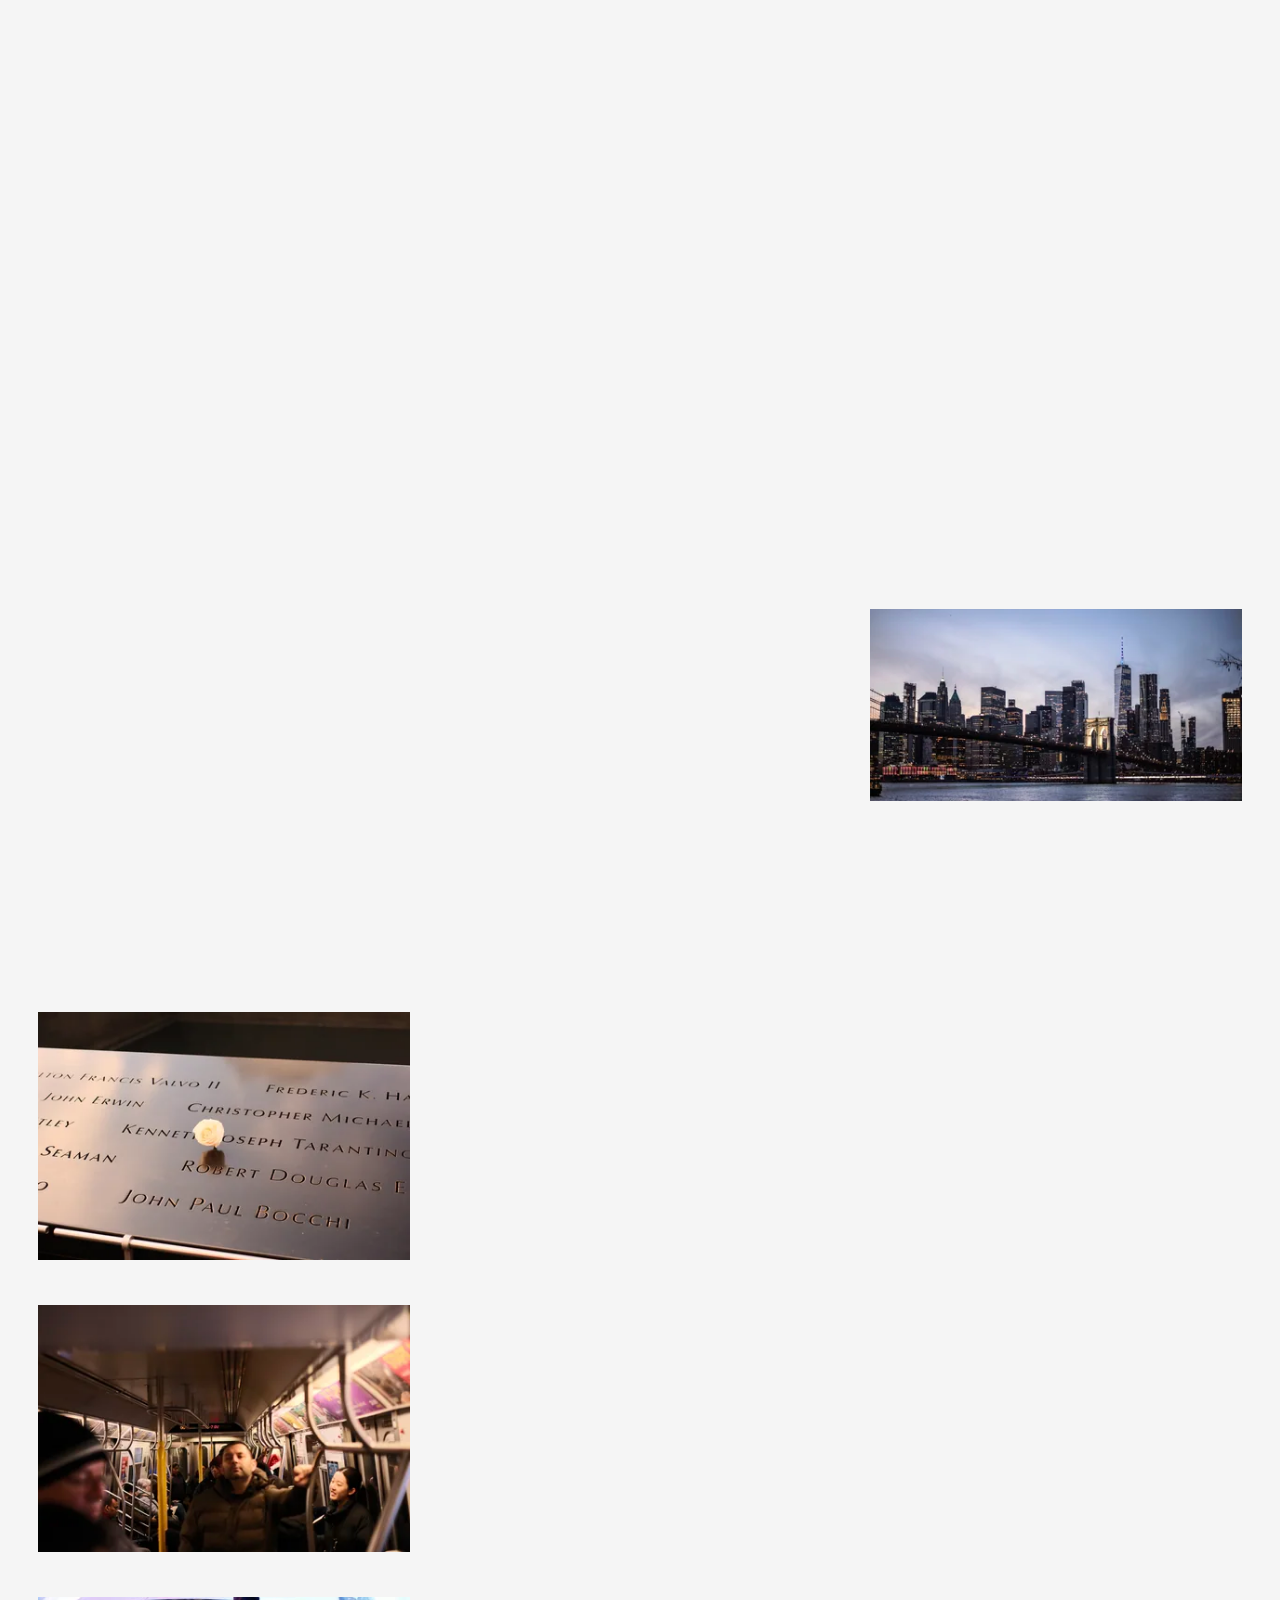
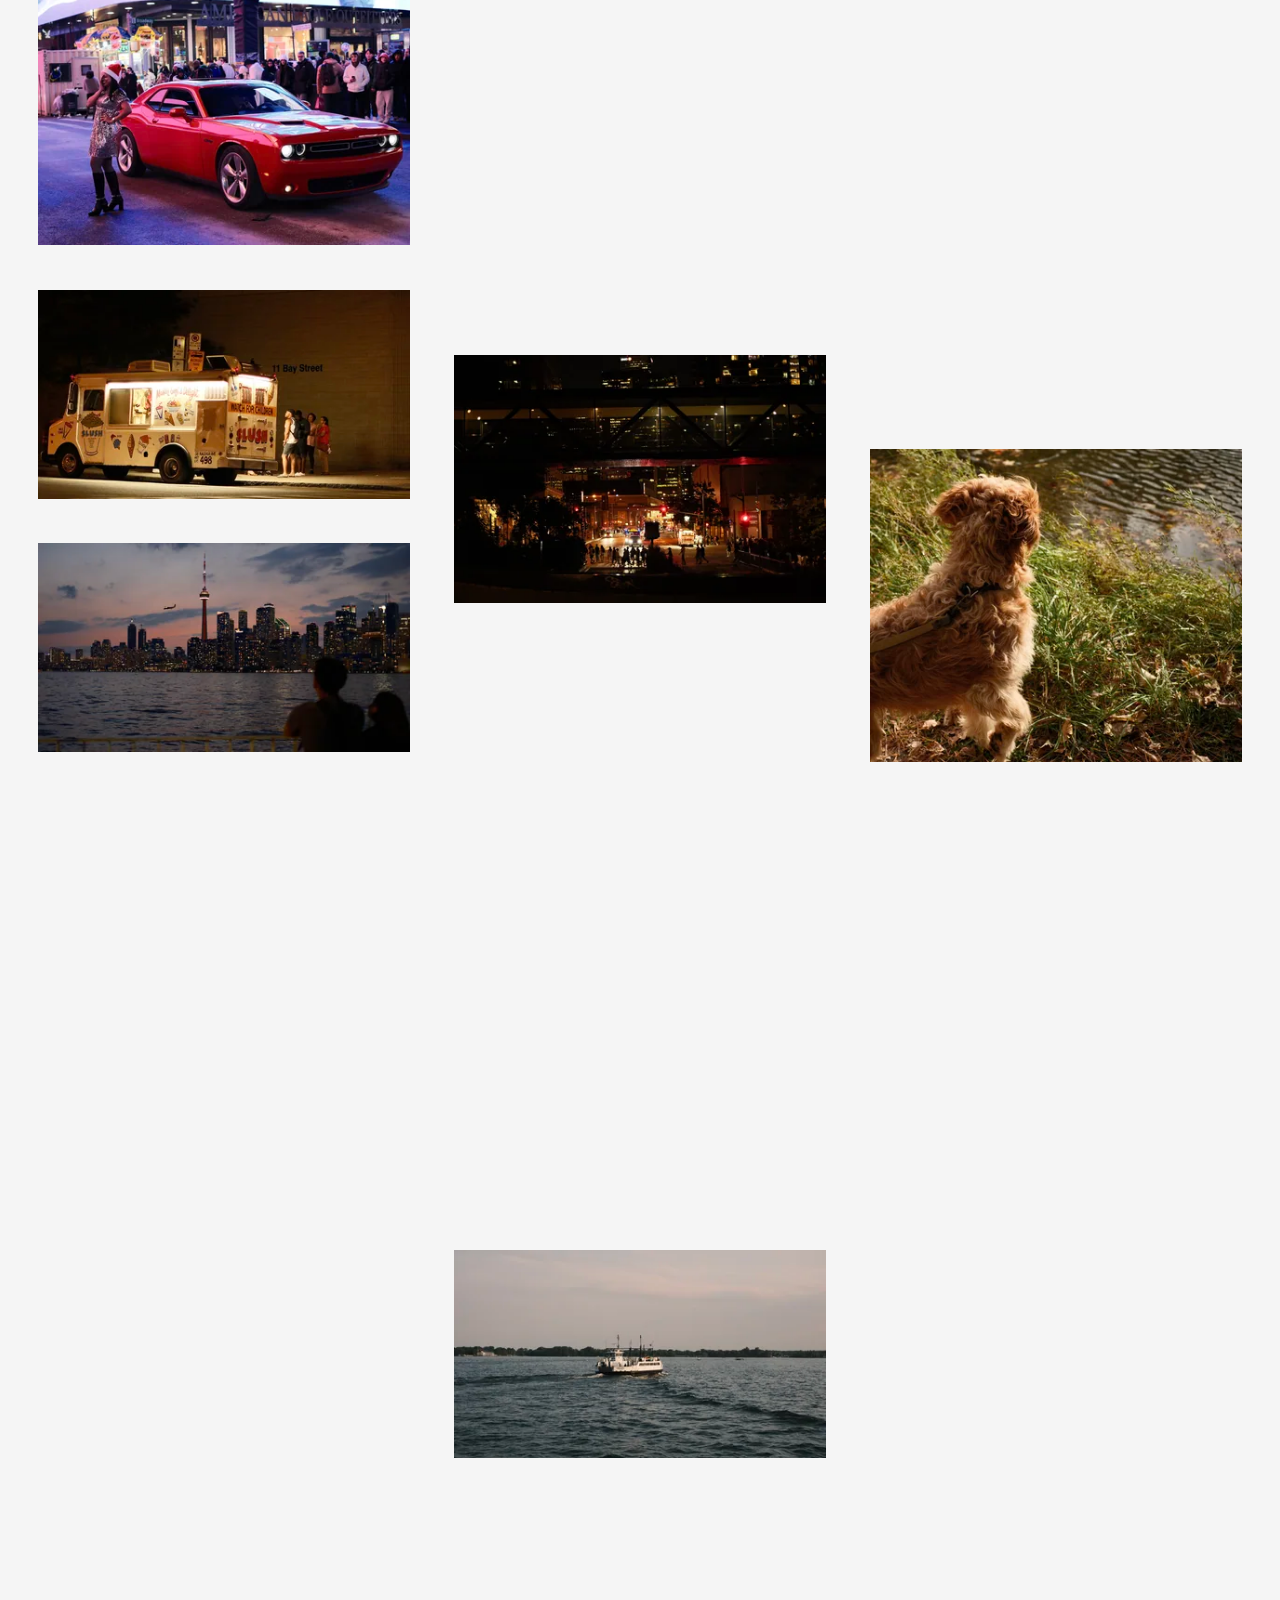
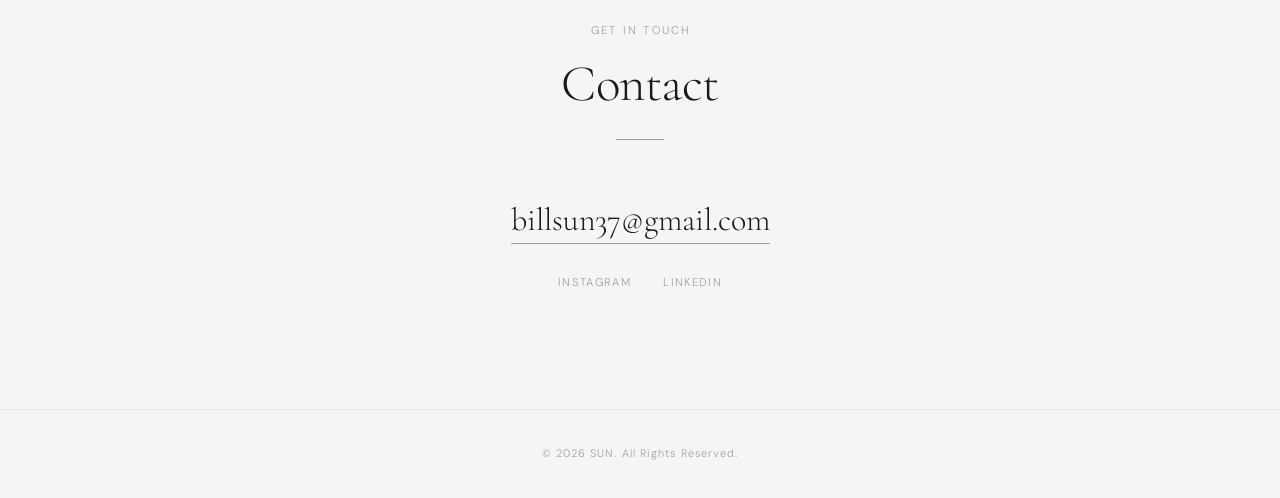
==== commit 6e15e6b2: "feat: gallery-first design and SUN wordmark - short hero instead of a full-screen one; the duplicate" ====
--- a/index.html
+++ b/index.html
@@ -3,7 +3,8 @@
 <head>
 <meta charset="UTF-8">
 <meta name="viewport" content="width=device-width, initial-scale=1.0">
-<title>Portfolio — Photography</title>
+<title>SUN — Photography</title>
+<link rel="icon" href="favicon.svg" type="image/svg+xml">
 <link rel="preconnect" href="https://fonts.googleapis.com">
 <link rel="preconnect" href="https://fonts.gstatic.com" crossorigin>
 <link href="https://fonts.googleapis.com/css2?family=Cormorant+Garamond:ital,wght@0,300;0,400;0,500;1,300;1,400&family=DM+Sans:wght@300;400;500&display=swap" rel="stylesheet">
@@ -13,7 +14,7 @@
 
 <!-- Navigation -->
 <nav id="navbar">
-  <a href="#" class="logo">Sun</a>
+  <a href="#" class="logo">SUN</a>
   <div class="nav-right">
     <ul class="nav-links">
       <li><a href="#gallery" class="active" data-zh="作品集">Gallery</a></li>
@@ -34,22 +35,12 @@
 
 <!-- Hero -->
 <section class="hero">
-  <h1 class="hero-title" data-zh-html="光影<br><em>瞬间</em>">Moments<br><em>in Light</em></h1>
+  <h1 class="hero-title" data-zh-html="光影<em>瞬间</em>">Moments <em>in Light</em></h1>
   <p class="hero-subtitle" data-zh="摄影作品集">Photography Portfolio</p>
-  <div class="scroll-indicator">
-    <span data-zh="向下滑动">Scroll</span>
-    <div class="scroll-line"></div>
-  </div>
 </section>
 
 <!-- Gallery Section -->
 <section id="gallery">
-  <div class="section-header reveal">
-    <p class="section-label" data-zh="精选作品">Selected Work</p>
-    <h2 class="section-title" data-zh="作品集">Gallery</h2>
-    <div class="section-divider"></div>
-  </div>
-
   <div class="gallery" id="galleryGrid"></div>
 </section>
 
@@ -72,15 +63,19 @@
 
 <!-- Footer -->
 <footer>
-  <p data-zh="&copy; 2026 Sun. 保留所有权利。">&copy; 2026 Sun. All Rights Reserved.</p>
+  <p data-zh="&copy; 2026 SUN. 保留所有权利。">&copy; 2026 SUN. All Rights Reserved.</p>
 </footer>
 
 <!-- Lightbox -->
 <div class="lightbox" id="lightbox">
+  <p class="lightbox-counter" id="lightboxCounter"></p>
   <button class="lightbox-close" aria-label="Close"></button>
   <button class="lightbox-nav lightbox-prev" aria-label="Previous">&#8592;</button>
   <button class="lightbox-nav lightbox-next" aria-label="Next">&#8594;</button>
-  <img src="" alt="" id="lightboxImg">
+  <figure class="lightbox-figure">
+    <img src="" alt="" id="lightboxImg">
+    <figcaption class="lightbox-caption" id="lightboxCaption"></figcaption>
+  </figure>
 </div>
 
 <script src="js/main.js"></script>
--- a/css/style.css
+++ b/css/style.css
@@ -48,9 +48,9 @@
 
 .logo {
   font-family: var(--serif);
-  font-size: 1.5rem;
-  font-weight: 300;
-  letter-spacing: 0.05em;
+  font-size: 1.3rem;
+  font-weight: 400;
+  letter-spacing: 0.32em;
   color: var(--fg);
   text-decoration: none;
   transition: opacity 0.3s;
@@ -159,19 +159,17 @@
 
 /* ===== HERO ===== */
 .hero {
-  height: 100vh;
+  padding: 168px 24px 88px;
   display: flex;
   flex-direction: column;
   justify-content: center;
   align-items: center;
   text-align: center;
-  padding: 0 24px;
-  position: relative;
 }
 
 .hero-title {
   font-family: var(--serif);
-  font-size: clamp(3rem, 8vw, 7rem);
+  font-size: clamp(2.4rem, 5vw, 4.25rem);
   font-weight: 300;
   line-height: 1.1;
   letter-spacing: -0.02em;
@@ -193,50 +191,6 @@
   opacity: 0;
   transform: translateY(20px);
   animation: fadeUp 1s var(--transition) 0.8s forwards;
-}
-
-.scroll-indicator {
-  position: absolute;
-  bottom: 48px;
-  left: 0;
-  right: 0;
-  display: flex;
-  flex-direction: column;
-  align-items: center;
-  gap: 8px;
-  opacity: 0;
-  animation: fadeUp 1s var(--transition) 1.4s forwards;
-}
-
-.scroll-indicator span {
-  font-size: 0.65rem;
-  letter-spacing: 0.15em;
-  text-transform: uppercase;
-  color: var(--fg-faint);
-}
-
-.scroll-line {
-  width: 1px;
-  height: 48px;
-  background: var(--fg-faint);
-  position: relative;
-  overflow: hidden;
-}
-
-.scroll-line::after {
-  content: '';
-  position: absolute;
-  top: -100%;
-  left: 0;
-  width: 1px;
-  height: 100%;
-  background: var(--fg);
-  animation: scrollDown 2s ease-in-out infinite;
-}
-
-@keyframes scrollDown {
-  0% { top: -100%; }
-  100% { top: 100%; }
 }
 
 /* ===== SECTION HEADERS ===== */
@@ -288,10 +242,7 @@
 
 .gallery-item {
   margin-bottom: clamp(28px, 3.5vw, 52px);
-  position: relative;
-  overflow: hidden;
-  cursor: pointer;
-  border-radius: 2px;
+  cursor: zoom-in;
   opacity: 0;
   transform: translateY(30px);
   transition: opacity 0.6s var(--transition), transform 0.6s var(--transition);
@@ -310,23 +261,6 @@
   width: 100%;
   height: auto;
   display: block;
-  transition: transform 0.8s var(--transition);
-}
-
-.gallery-item:hover img {
-  transform: scale(1.03);
-}
-
-.gallery-overlay {
-  position: absolute;
-  inset: 0;
-  background: rgba(0,0,0,0.15);
-  opacity: 0;
-  transition: opacity 0.5s var(--transition);
-}
-
-.gallery-item:hover .gallery-overlay {
-  opacity: 1;
 }
 
 /* ===== LIGHTBOX ===== */
@@ -349,17 +283,42 @@
   visibility: visible;
 }
 
+.lightbox-figure {
+  display: flex;
+  flex-direction: column;
+  align-items: center;
+  gap: 18px;
+  transform: scale(0.95);
+  transition: transform 0.5s var(--transition);
+}
+
+.lightbox.active .lightbox-figure {
+  transform: scale(1);
+}
+
 .lightbox img {
   max-width: 90vw;
-  max-height: 88vh;
+  max-height: 82vh;
   object-fit: contain;
-  border-radius: 2px;
-  transform: scale(0.95);
-  transition: transform 0.5s var(--transition);
-}
-
-.lightbox.active img {
-  transform: scale(1);
+  display: block;
+}
+
+.lightbox-caption,
+.lightbox-counter {
+  font-family: var(--sans);
+  font-size: 0.68rem;
+  font-weight: 400;
+  letter-spacing: 0.12em;
+  color: rgba(255,255,255,0.5);
+  text-align: center;
+  min-height: 1em;
+}
+
+.lightbox-counter {
+  position: absolute;
+  top: 38px;
+  left: 40px;
+  font-variant-numeric: tabular-nums;
 }
 
 .lightbox-close {
@@ -481,7 +440,8 @@
   .nav-links { display: none; }
   .menu-toggle { display: block; }
 
-  .hero-title { font-size: clamp(2.4rem, 10vw, 4.5rem); }
+  .hero { padding: 128px 24px 56px; }
+  .hero-title { font-size: clamp(2.2rem, 9vw, 3.2rem); }
 }
 
 @media (max-width: 480px) {
@@ -491,6 +451,8 @@
   }
 
   .lightbox-nav { display: none; }
+  .lightbox-counter { top: 36px; left: 24px; }
+  .lightbox-caption { padding: 0 16px; }
 }
 
 /* ===== SCROLL REVEAL ===== */
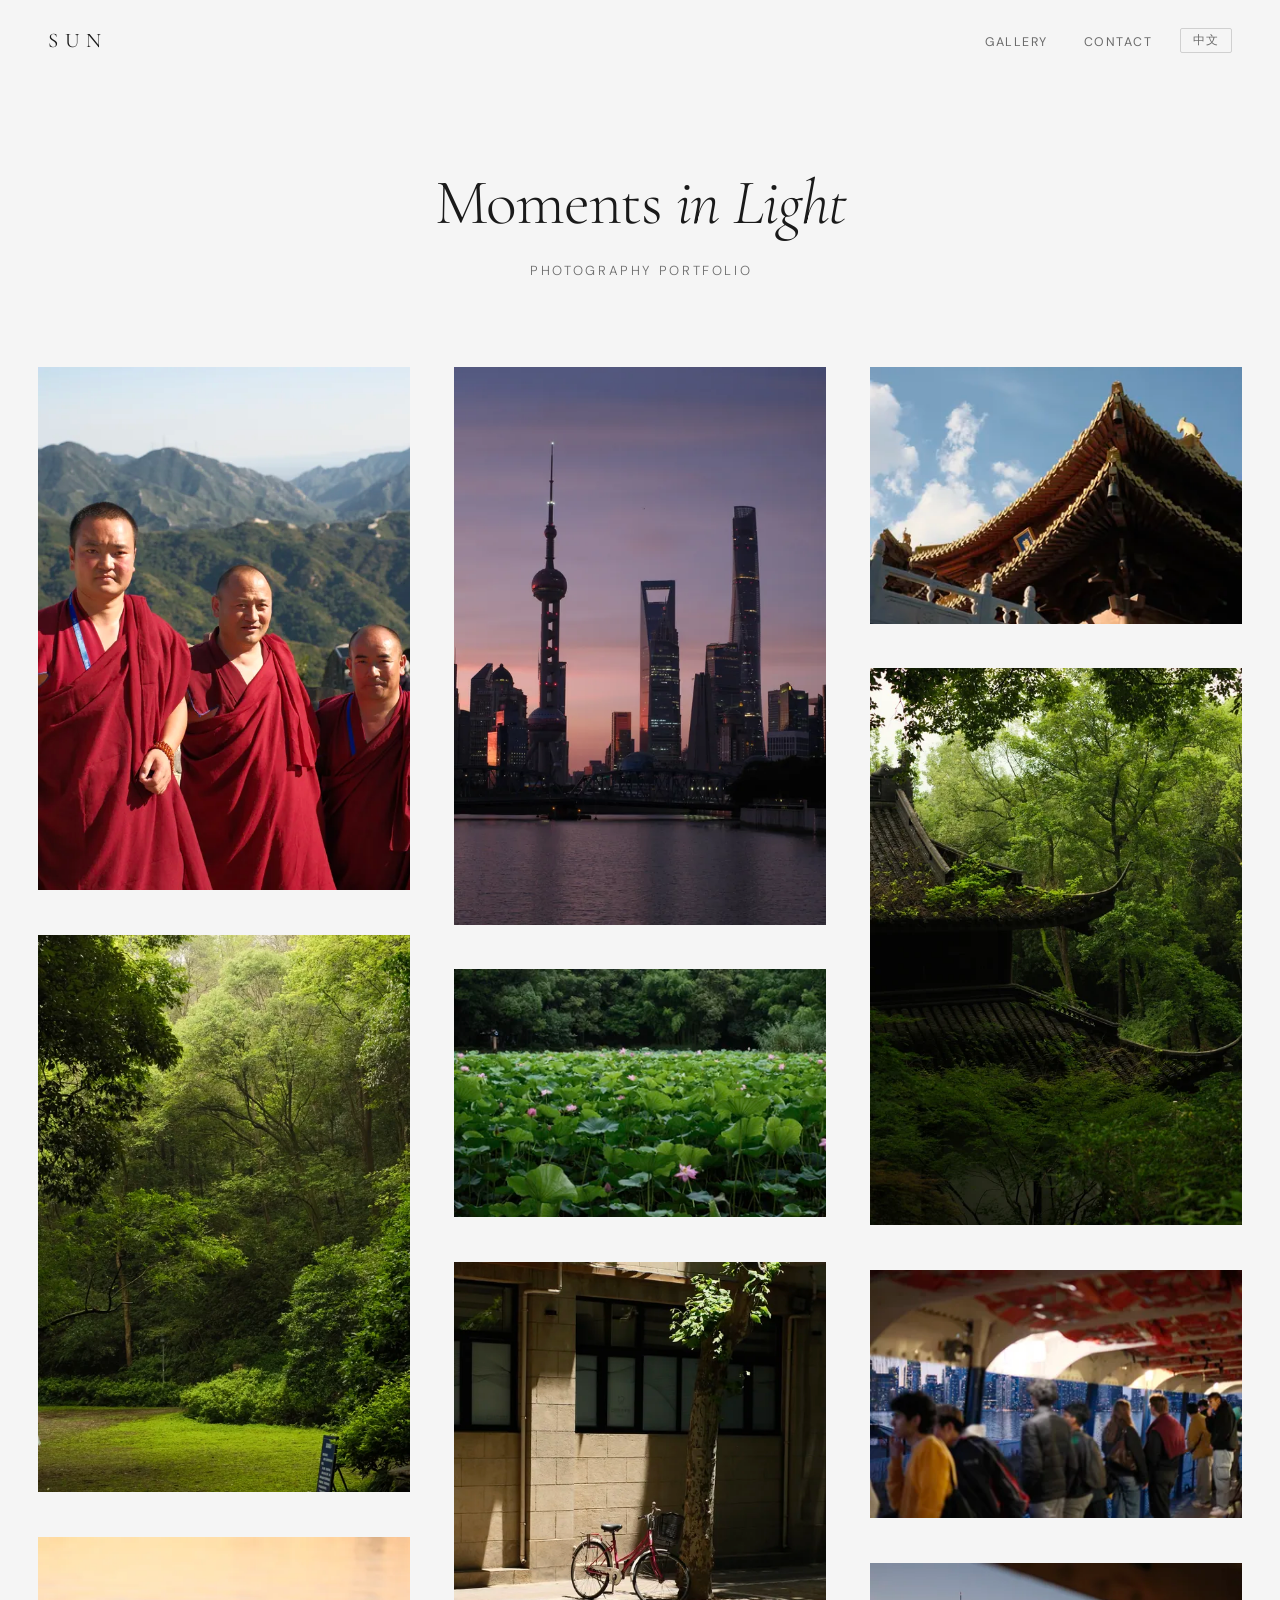
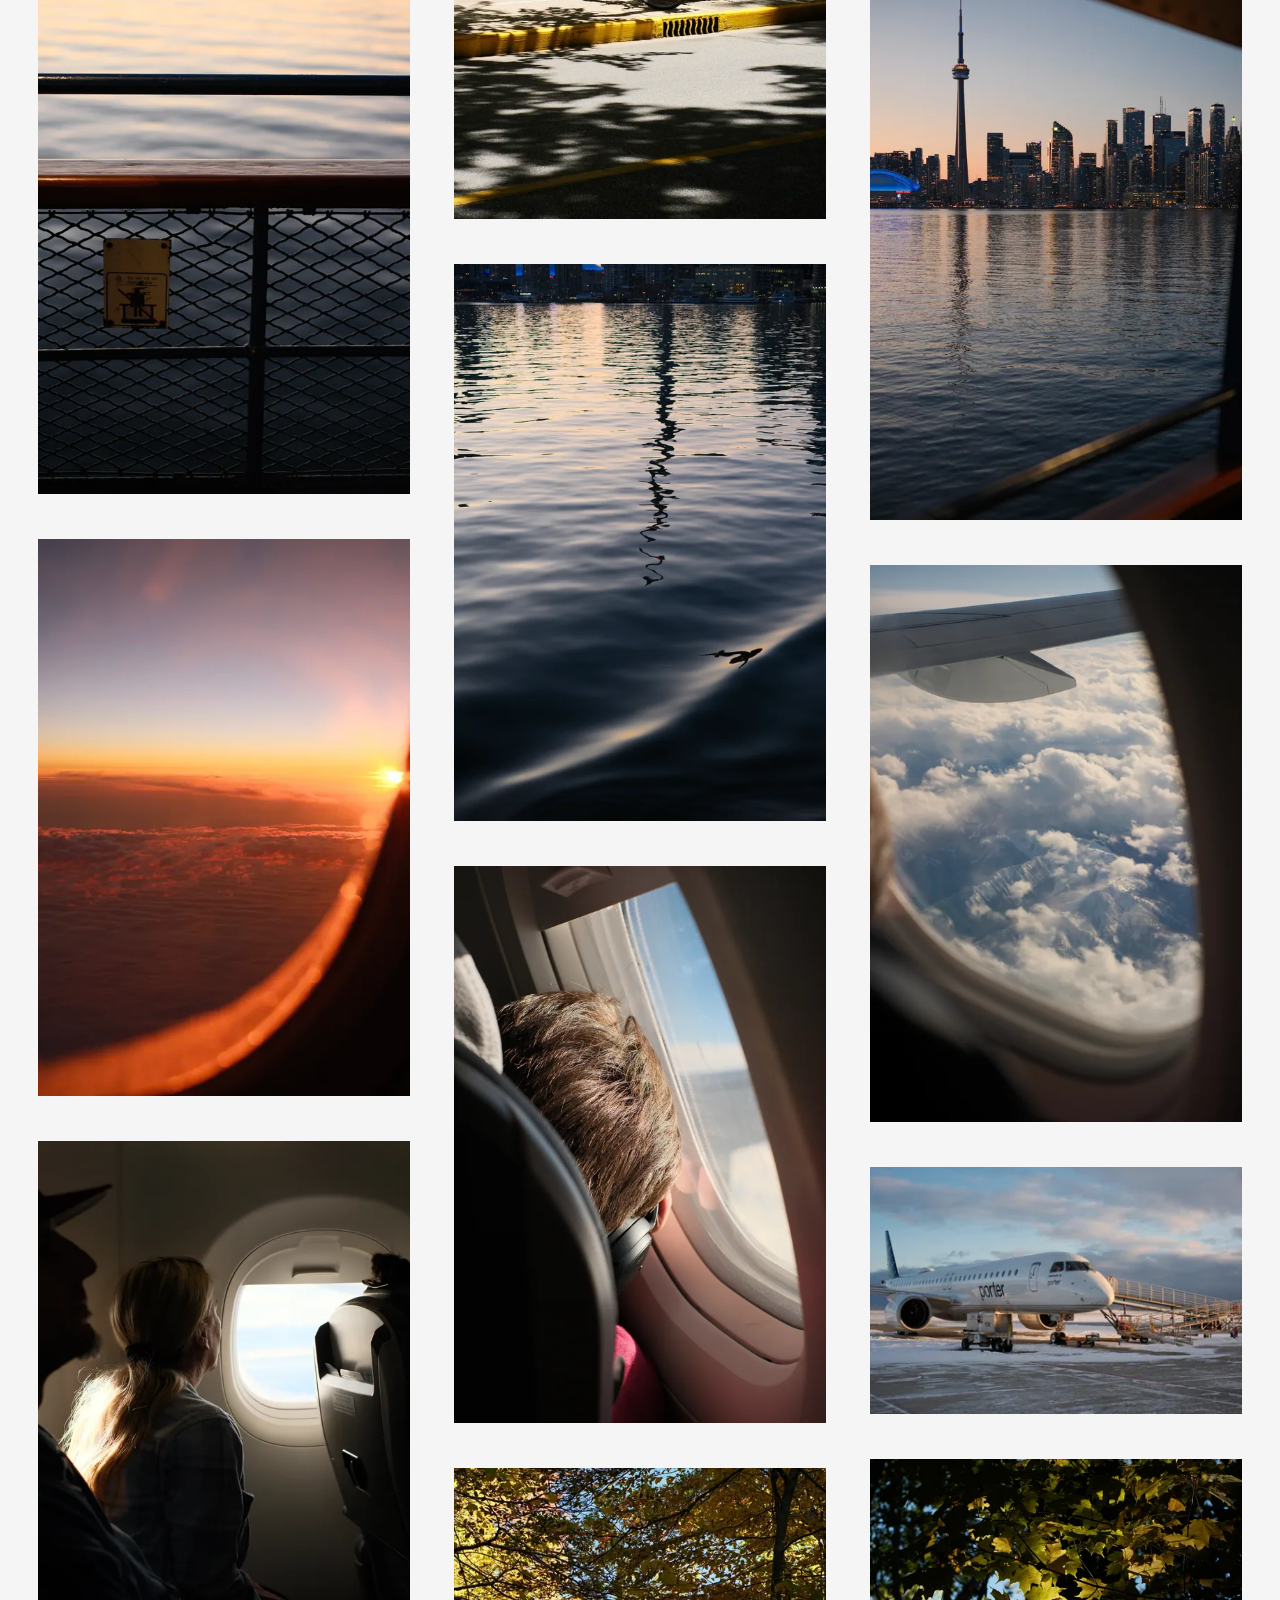
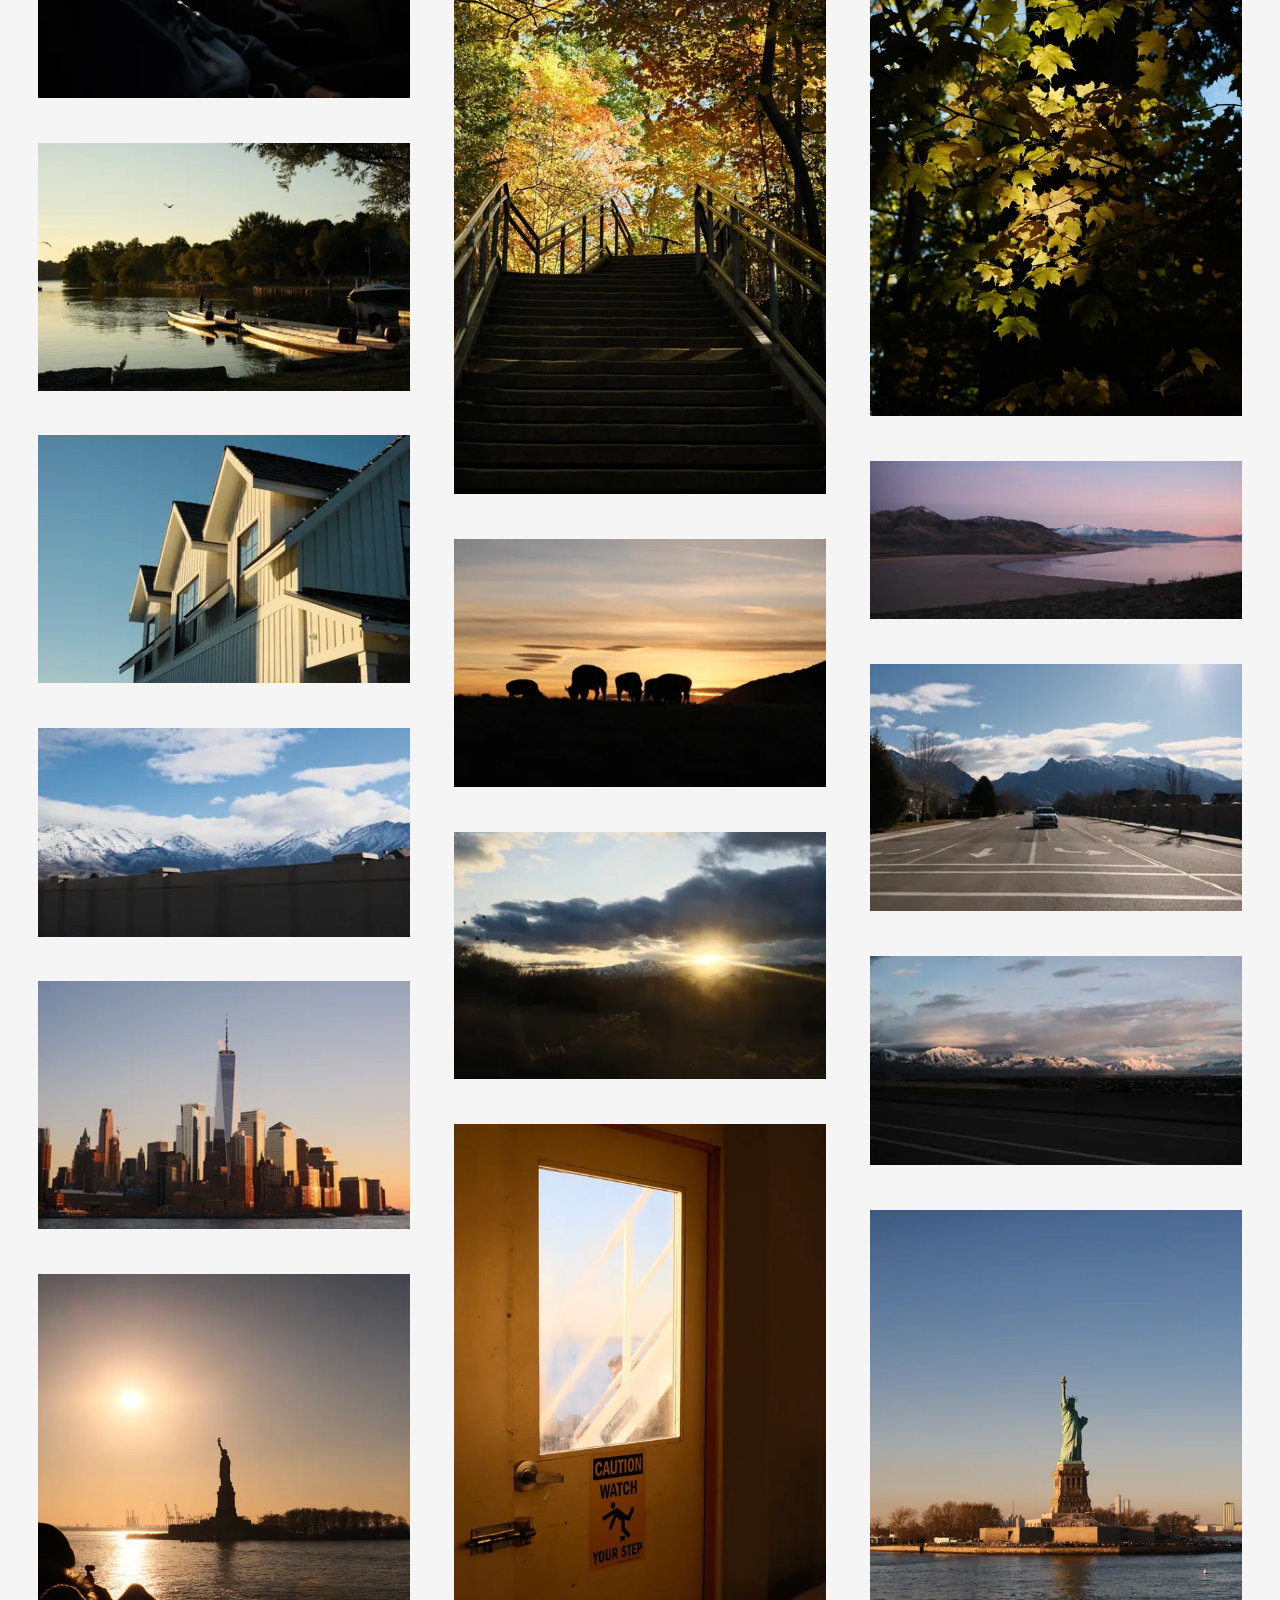
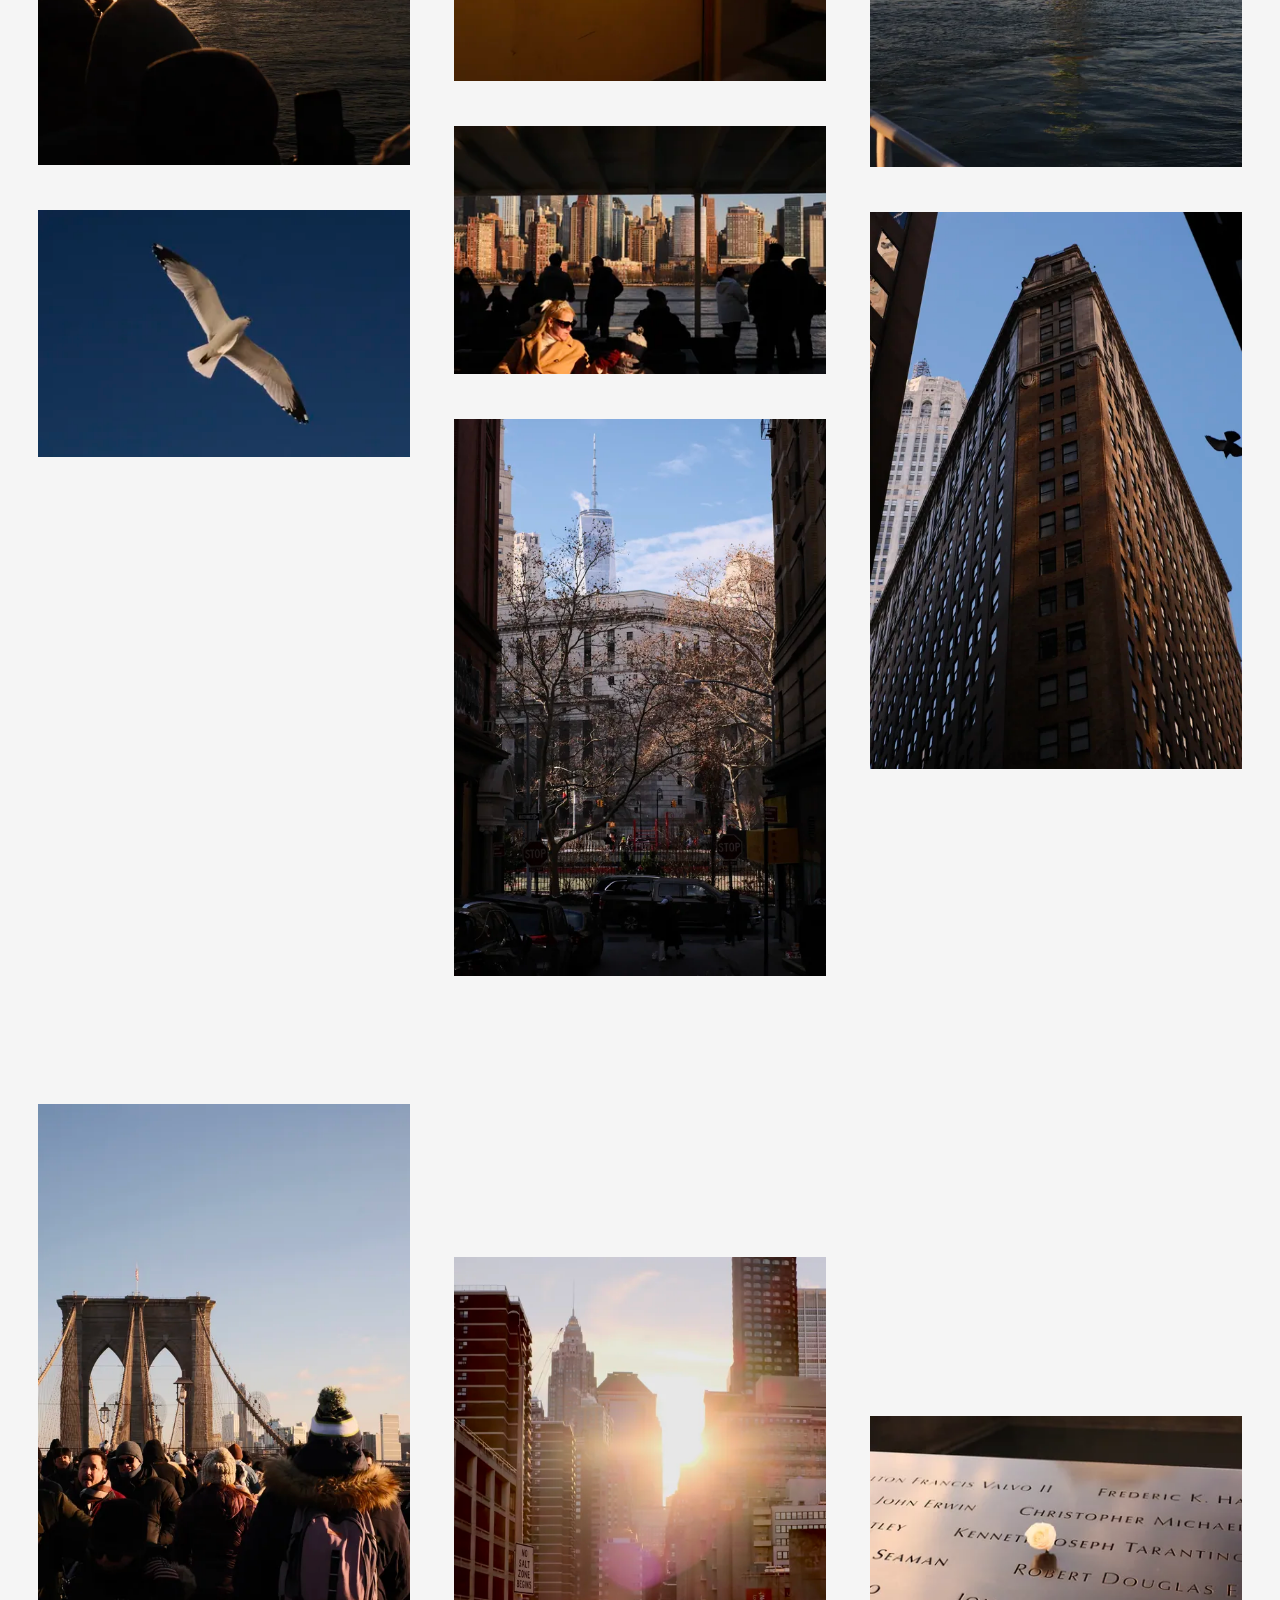
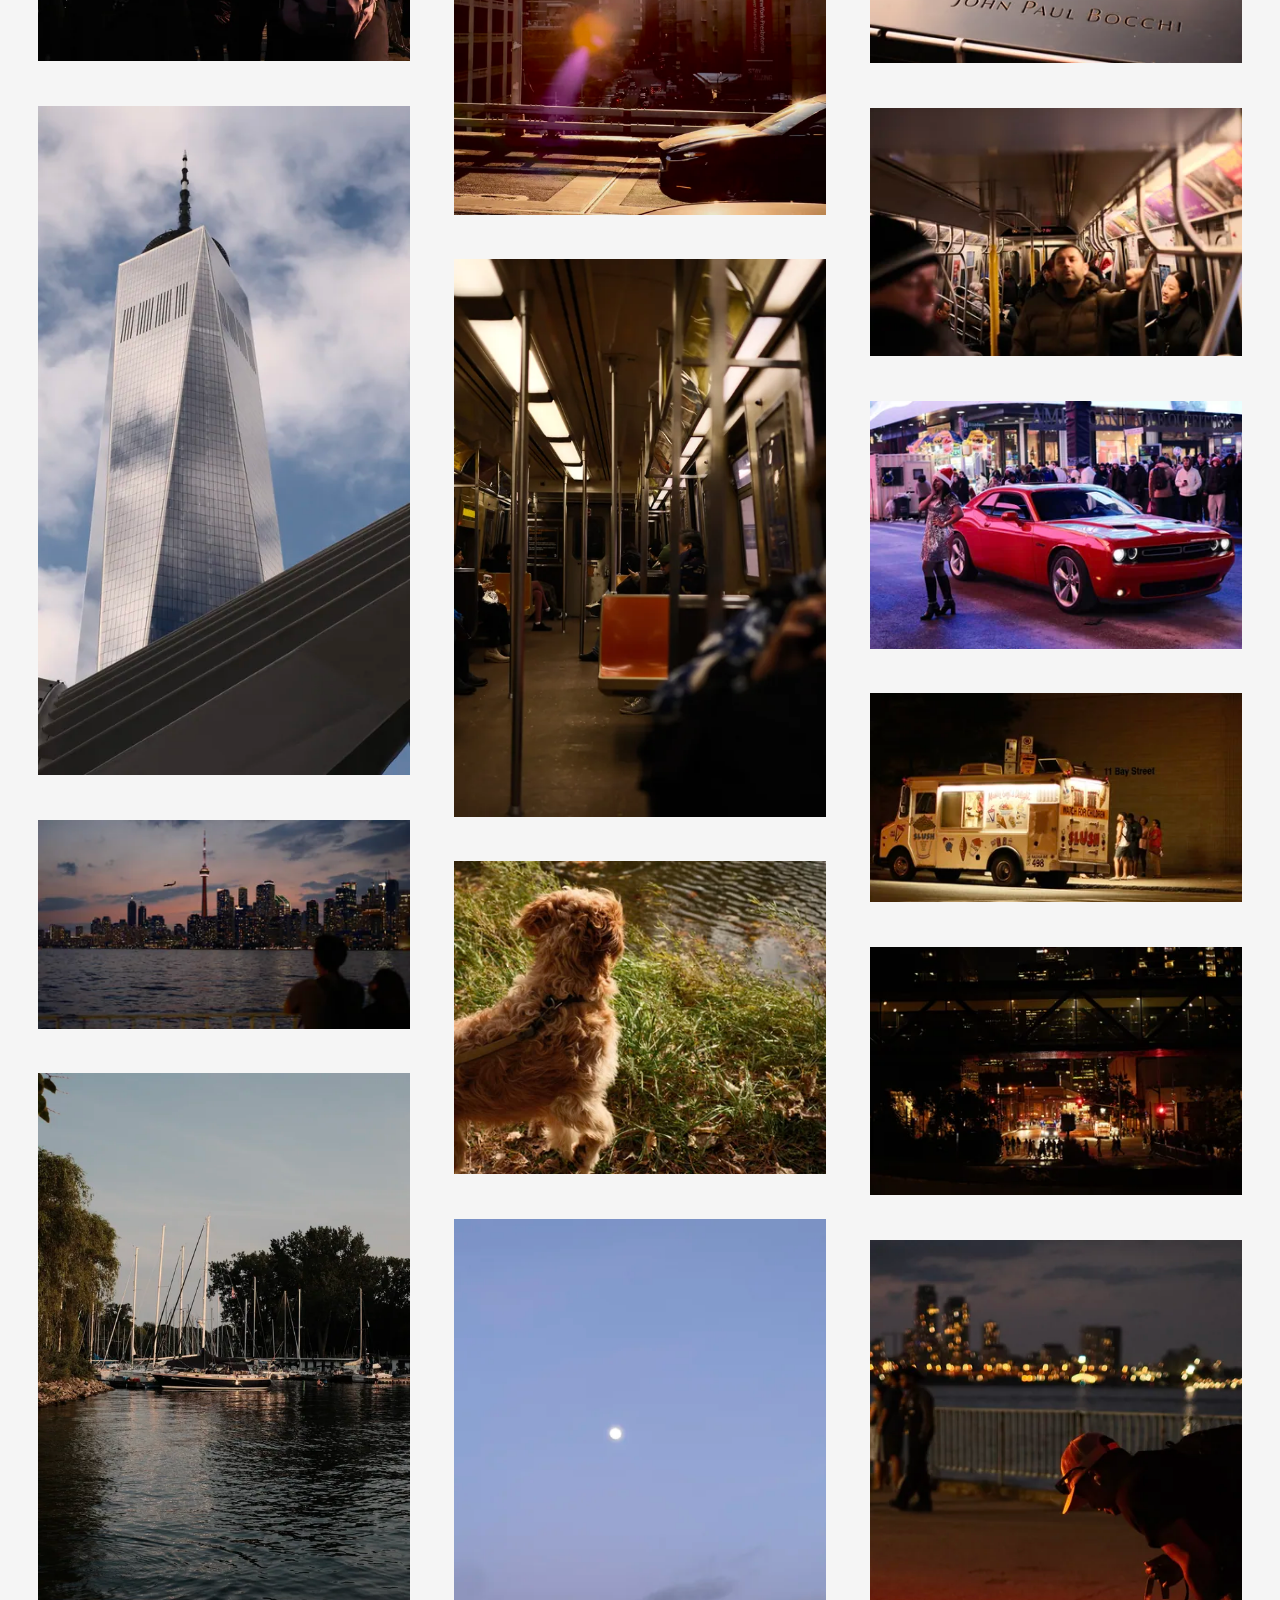
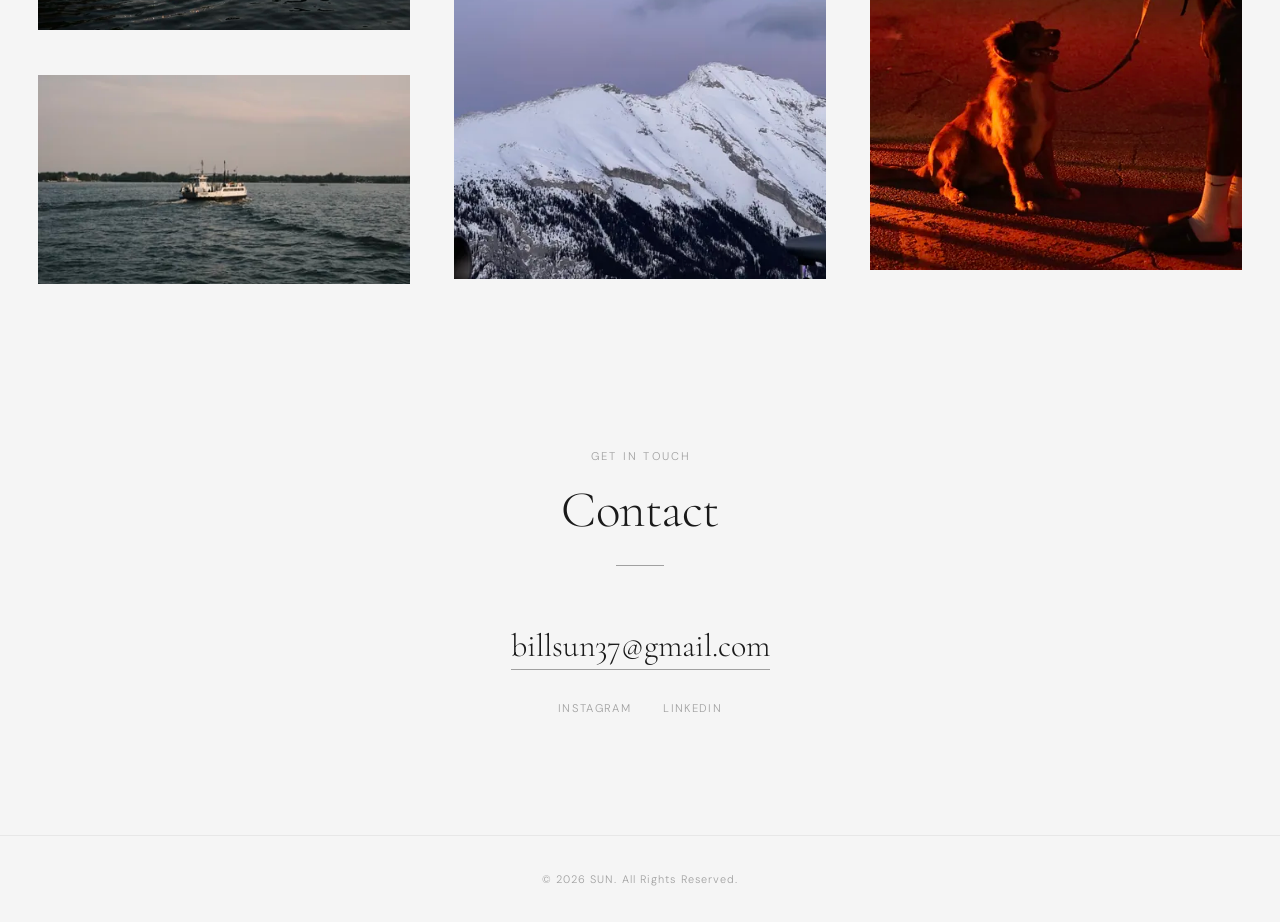
==== commit 43e4d068: "feat: hairline lightbox arrows in reserved side gutters - arrows are 1px SVG lines (matching the pag" ====
--- a/index.html
+++ b/index.html
@@ -70,8 +70,12 @@
 <div class="lightbox" id="lightbox">
   <p class="lightbox-counter" id="lightboxCounter"></p>
   <button class="lightbox-close" aria-label="Close"></button>
-  <button class="lightbox-nav lightbox-prev" aria-label="Previous">&#8592;</button>
-  <button class="lightbox-nav lightbox-next" aria-label="Next">&#8594;</button>
+  <button class="lightbox-nav lightbox-prev" aria-label="Previous">
+    <svg viewBox="0 0 44 12" aria-hidden="true"><path d="M44 6H1M6.5 0.5L1 6l5.5 5.5"/></svg>
+  </button>
+  <button class="lightbox-nav lightbox-next" aria-label="Next">
+    <svg viewBox="0 0 44 12" aria-hidden="true"><path d="M0 6h43M37.5 0.5L43 6l-5.5 5.5"/></svg>
+  </button>
   <figure class="lightbox-figure">
     <img src="" alt="" id="lightboxImg">
     <figcaption class="lightbox-caption" id="lightboxCaption"></figcaption>
--- a/css/style.css
+++ b/css/style.css
@@ -265,6 +265,7 @@
 
 /* ===== LIGHTBOX ===== */
 .lightbox {
+  --lightbox-gutter: clamp(72px, 9vw, 132px); /* side space reserved for the arrows */
   position: fixed;
   inset: 0;
   z-index: 1000;
@@ -297,7 +298,7 @@
 }
 
 .lightbox img {
-  max-width: 90vw;
+  max-width: calc(100vw - 2 * var(--lightbox-gutter));
   max-height: 82vh;
   object-fit: contain;
   display: block;
@@ -323,6 +324,7 @@
 
 .lightbox-close {
   position: absolute;
+  z-index: 2;
   top: 28px;
   right: 36px;
   width: 36px;
@@ -340,7 +342,7 @@
   content: '';
   position: absolute;
   width: 24px;
-  height: 1.5px;
+  height: 1px;
   background: rgba(255,255,255,0.7);
   transition: background 0.3s;
 }
@@ -350,22 +352,46 @@
 .lightbox-close:hover::before,
 .lightbox-close:hover::after { background: #fff; }
 
+/* Hairline arrows in their own gutters: the whole gutter is the click target,
+   and the photo is sized so it can never cover them. */
 .lightbox-nav {
   position: absolute;
-  top: 50%;
-  transform: translateY(-50%);
+  z-index: 1;
+  top: 96px;
+  bottom: 96px;
+  width: var(--lightbox-gutter);
+  display: flex;
+  align-items: center;
+  justify-content: center;
+  padding: 0;
   background: none;
   border: none;
   cursor: pointer;
-  padding: 20px;
-  color: rgba(255,255,255,0.5);
-  font-size: 1.8rem;
+  color: rgba(255,255,255,0.45);
   transition: color 0.3s;
 }
 
-.lightbox-nav:hover { color: #fff; }
-.lightbox-prev { left: 20px; }
-.lightbox-next { right: 20px; }
+.lightbox-prev { left: 0; }
+.lightbox-next { right: 0; }
+
+.lightbox-nav svg {
+  width: 44px;
+  height: 12px;
+  overflow: visible;
+  transition: transform 0.45s var(--transition);
+}
+
+.lightbox-nav path {
+  fill: none;
+  stroke: currentColor;
+  stroke-width: 1;
+  vector-effect: non-scaling-stroke;
+}
+
+.lightbox-nav:hover,
+.lightbox-nav:focus-visible { color: #fff; outline: none; }
+.lightbox-prev:hover svg { transform: translateX(-6px); }
+.lightbox-next:hover svg { transform: translateX(6px); }
 
 /* ===== CONTACT ===== */
 .contact {
@@ -450,6 +476,7 @@
     padding: 0 16px;
   }
 
+  .lightbox { --lightbox-gutter: 16px; } /* arrows hidden, swipe instead */
   .lightbox-nav { display: none; }
   .lightbox-counter { top: 36px; left: 24px; }
   .lightbox-caption { padding: 0 16px; }
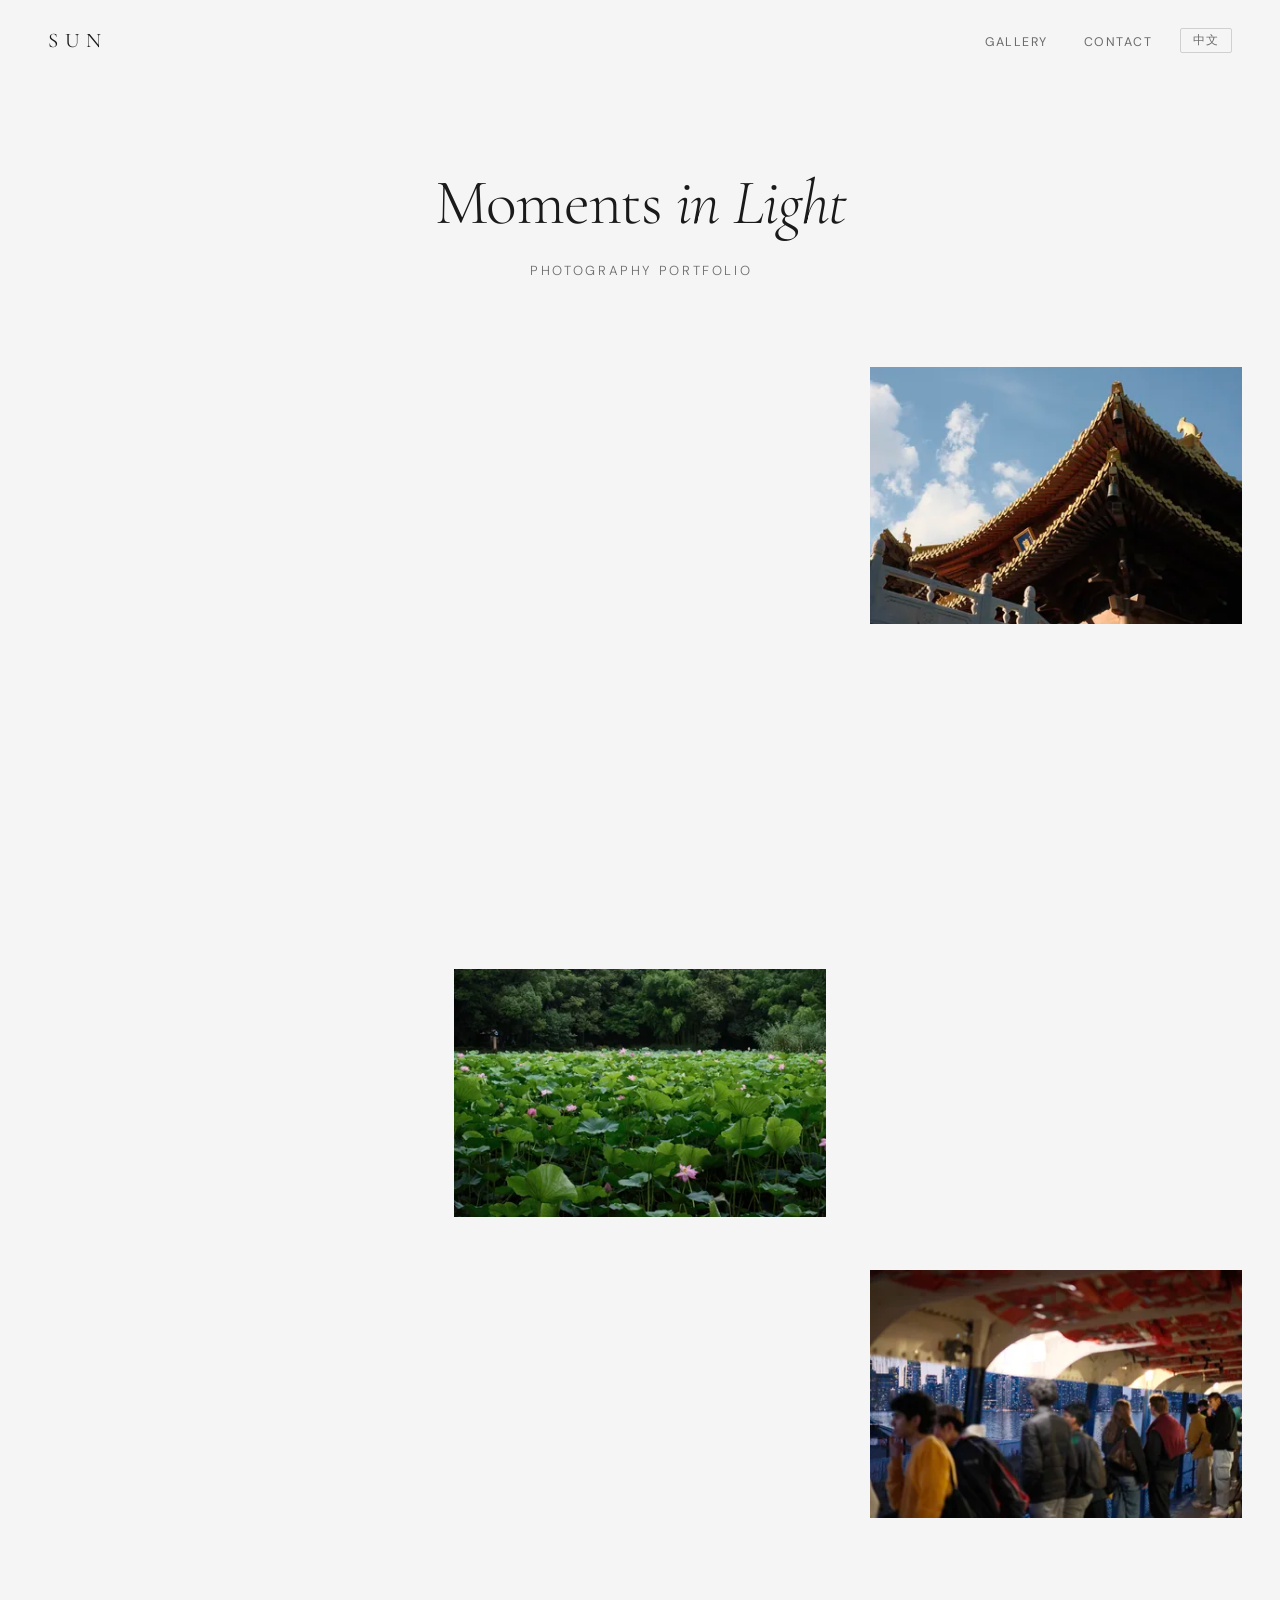
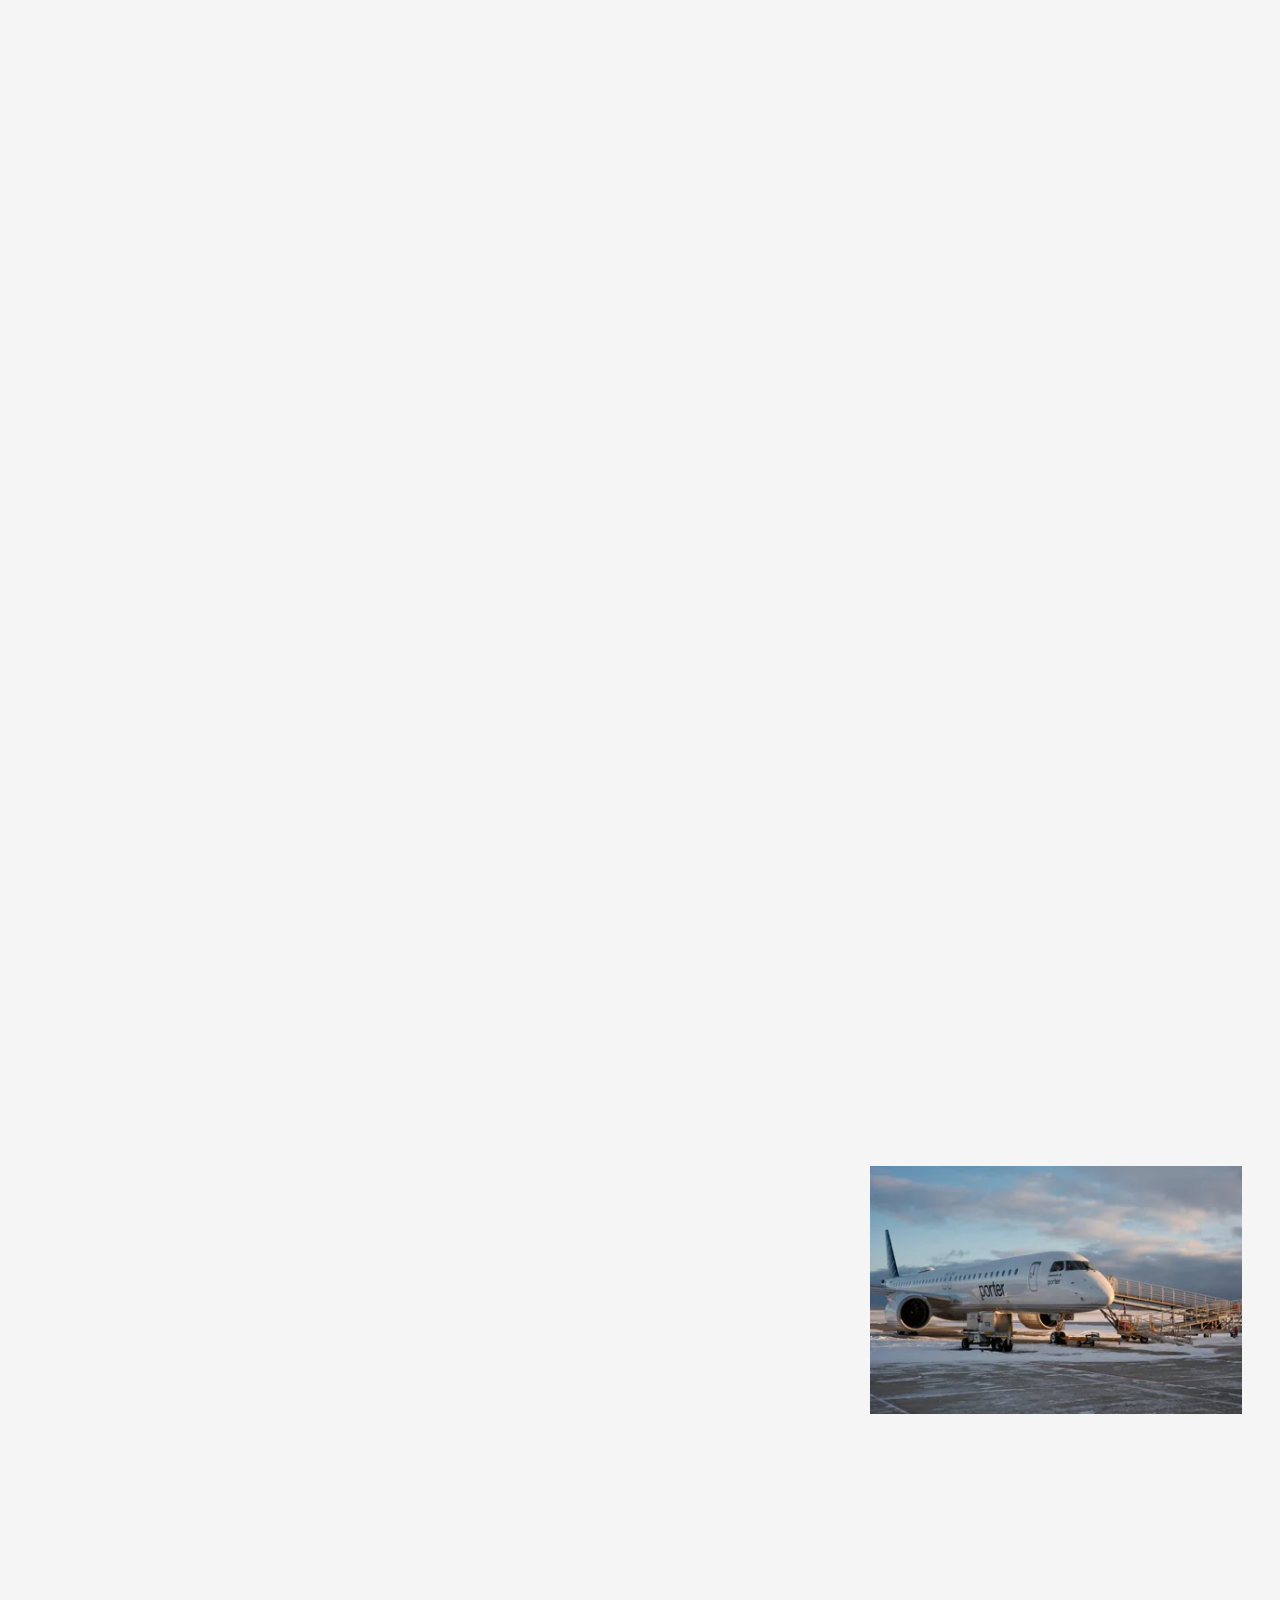
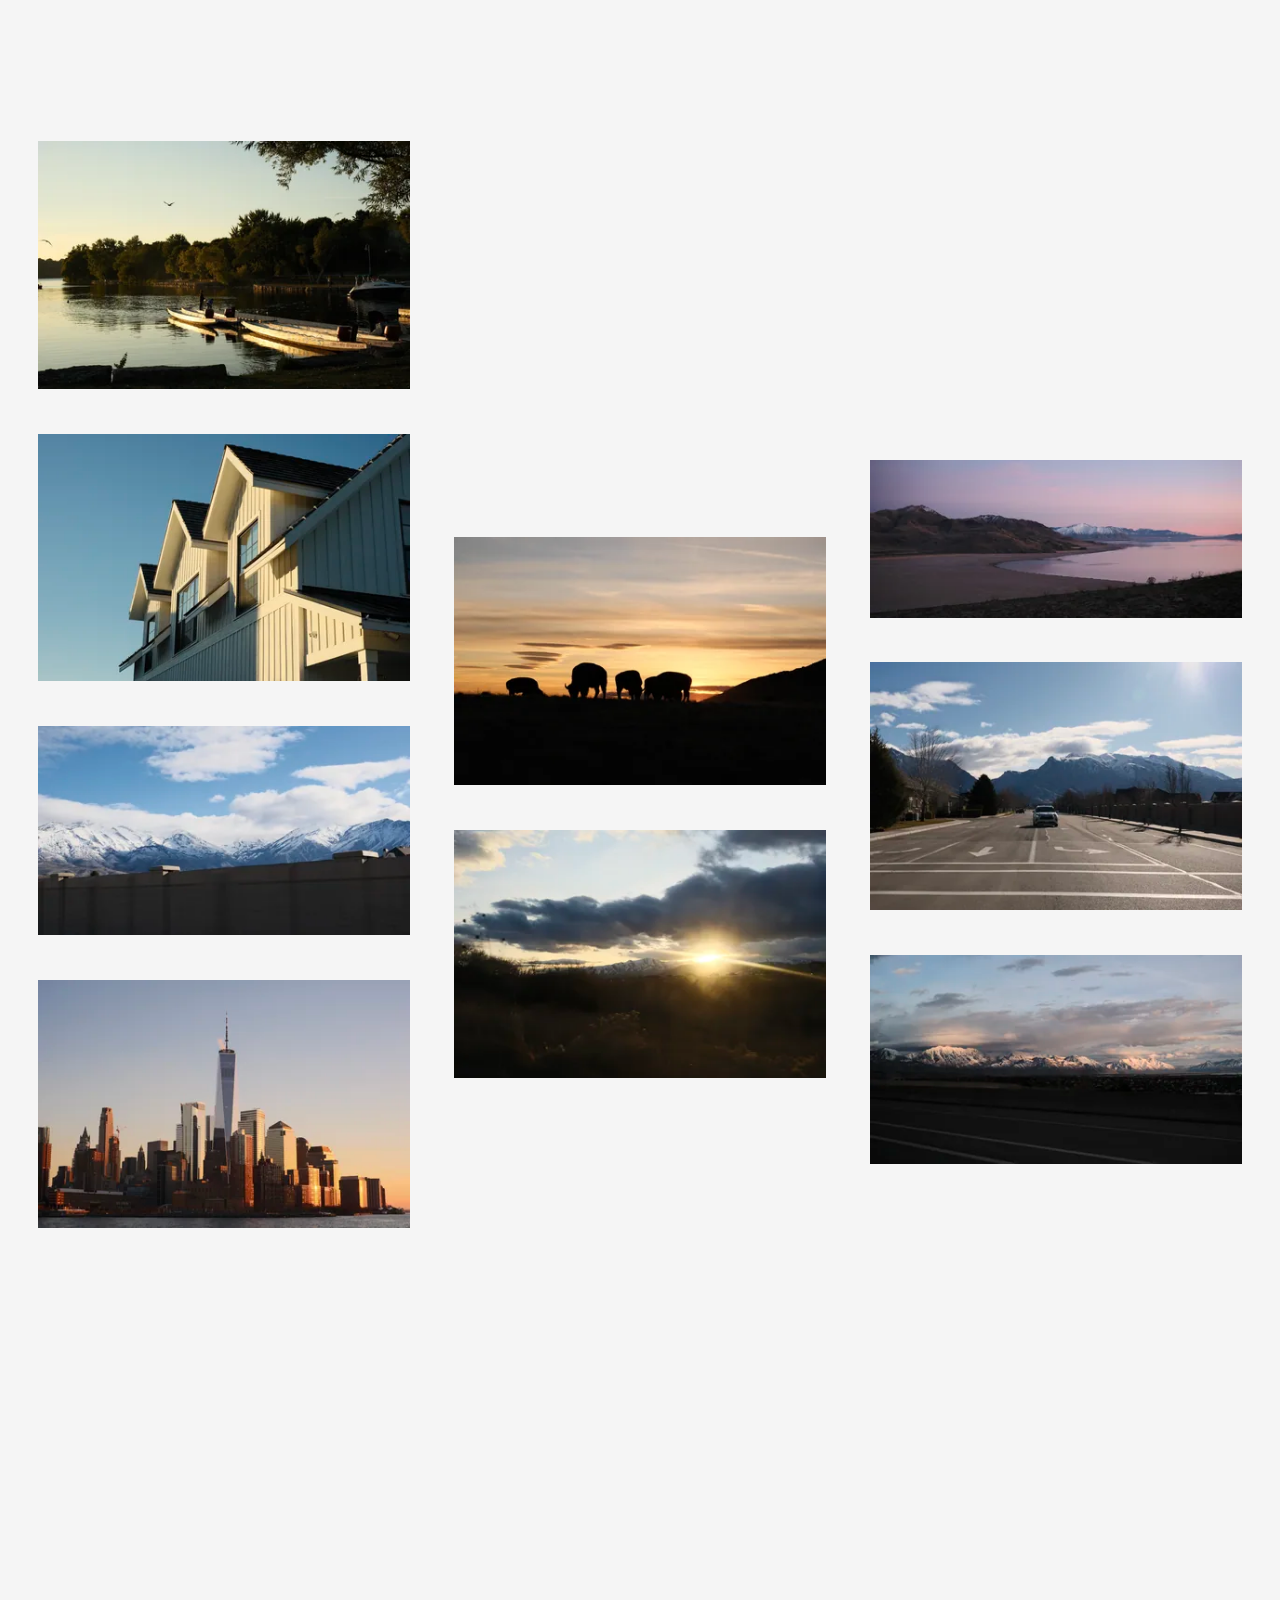
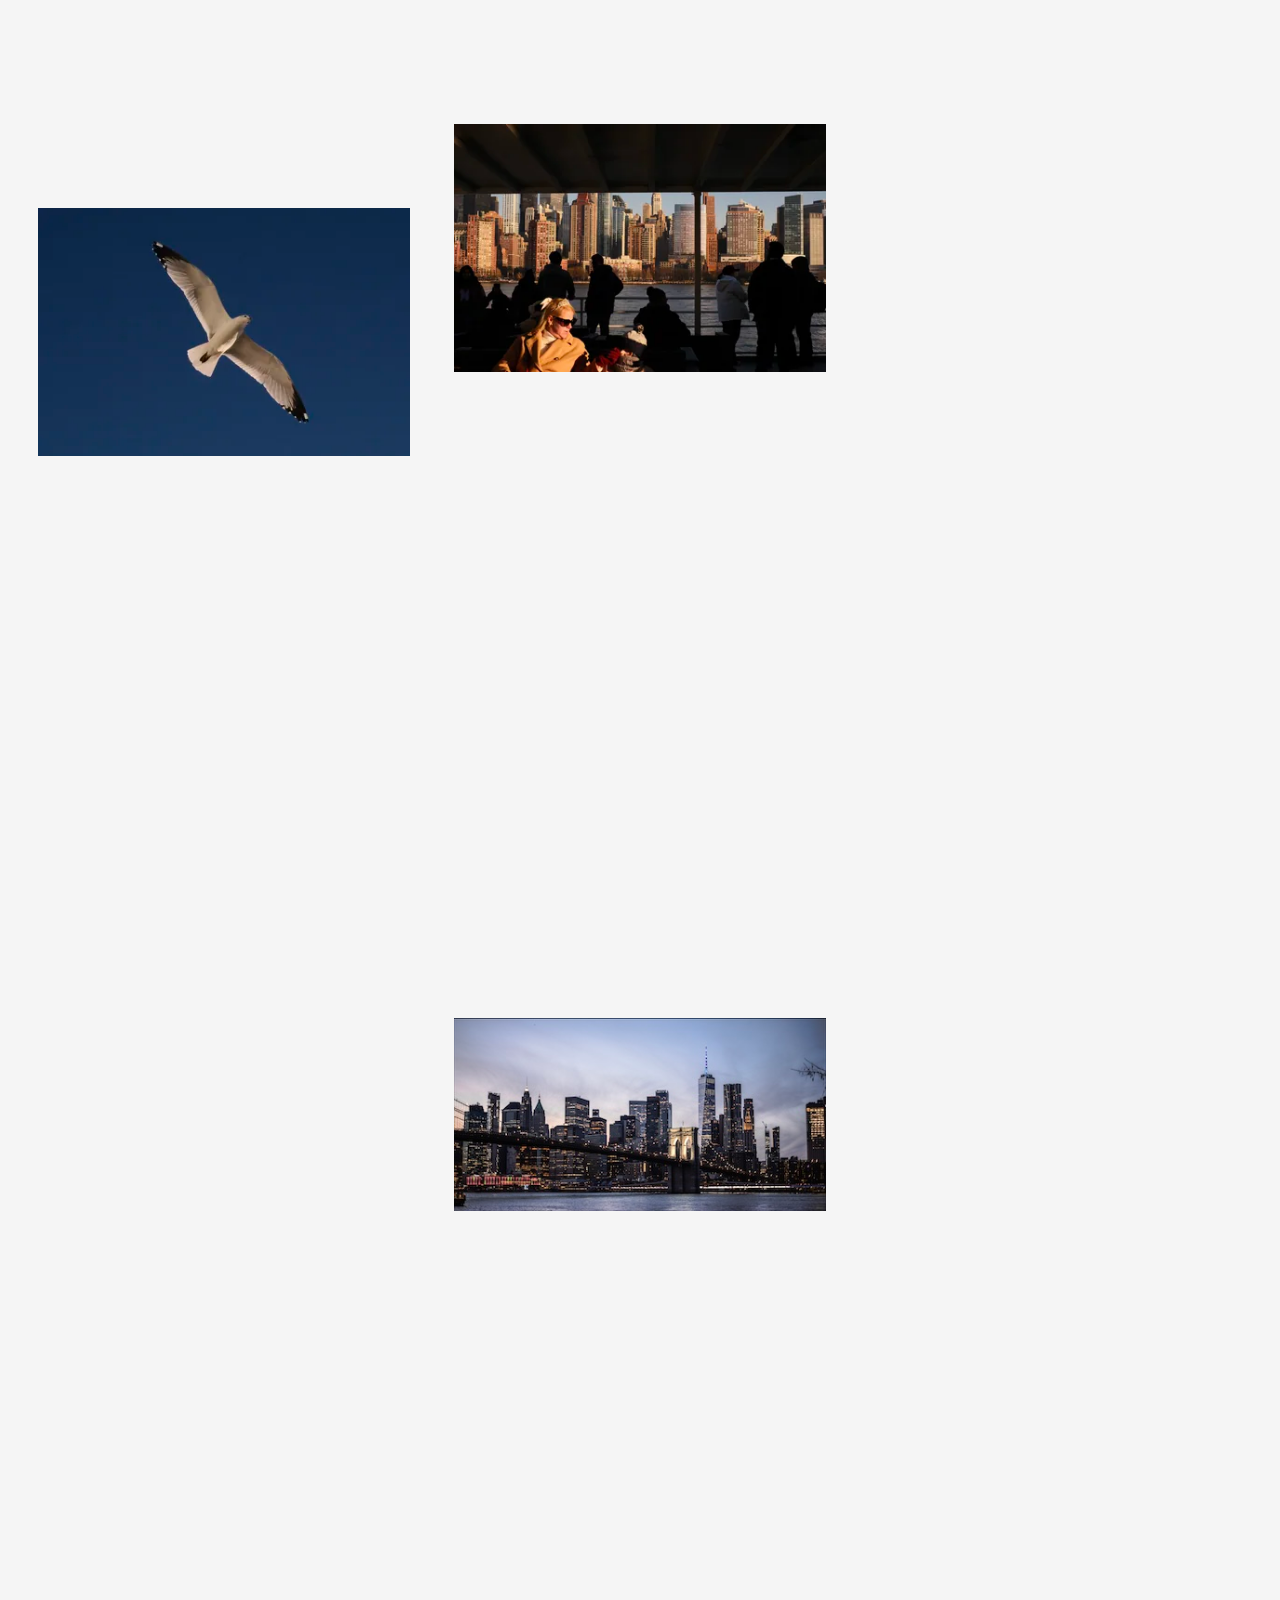
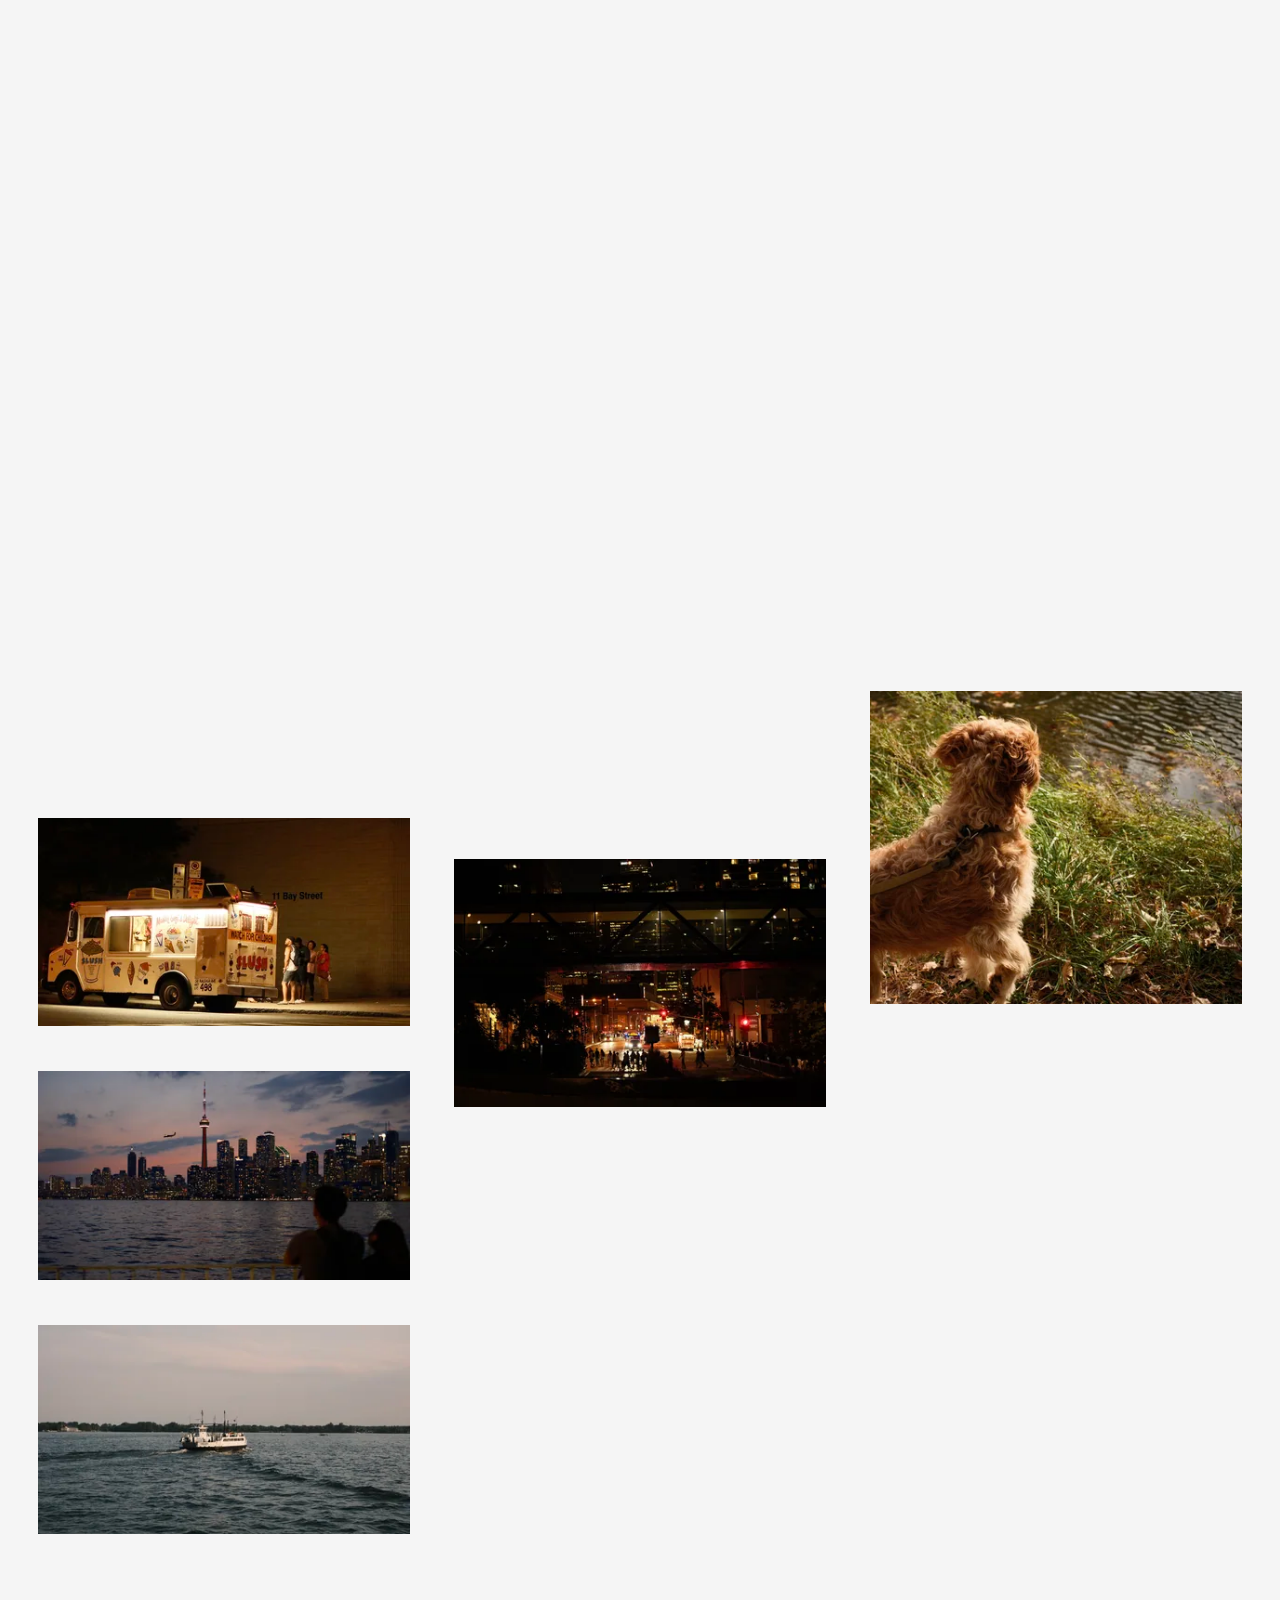
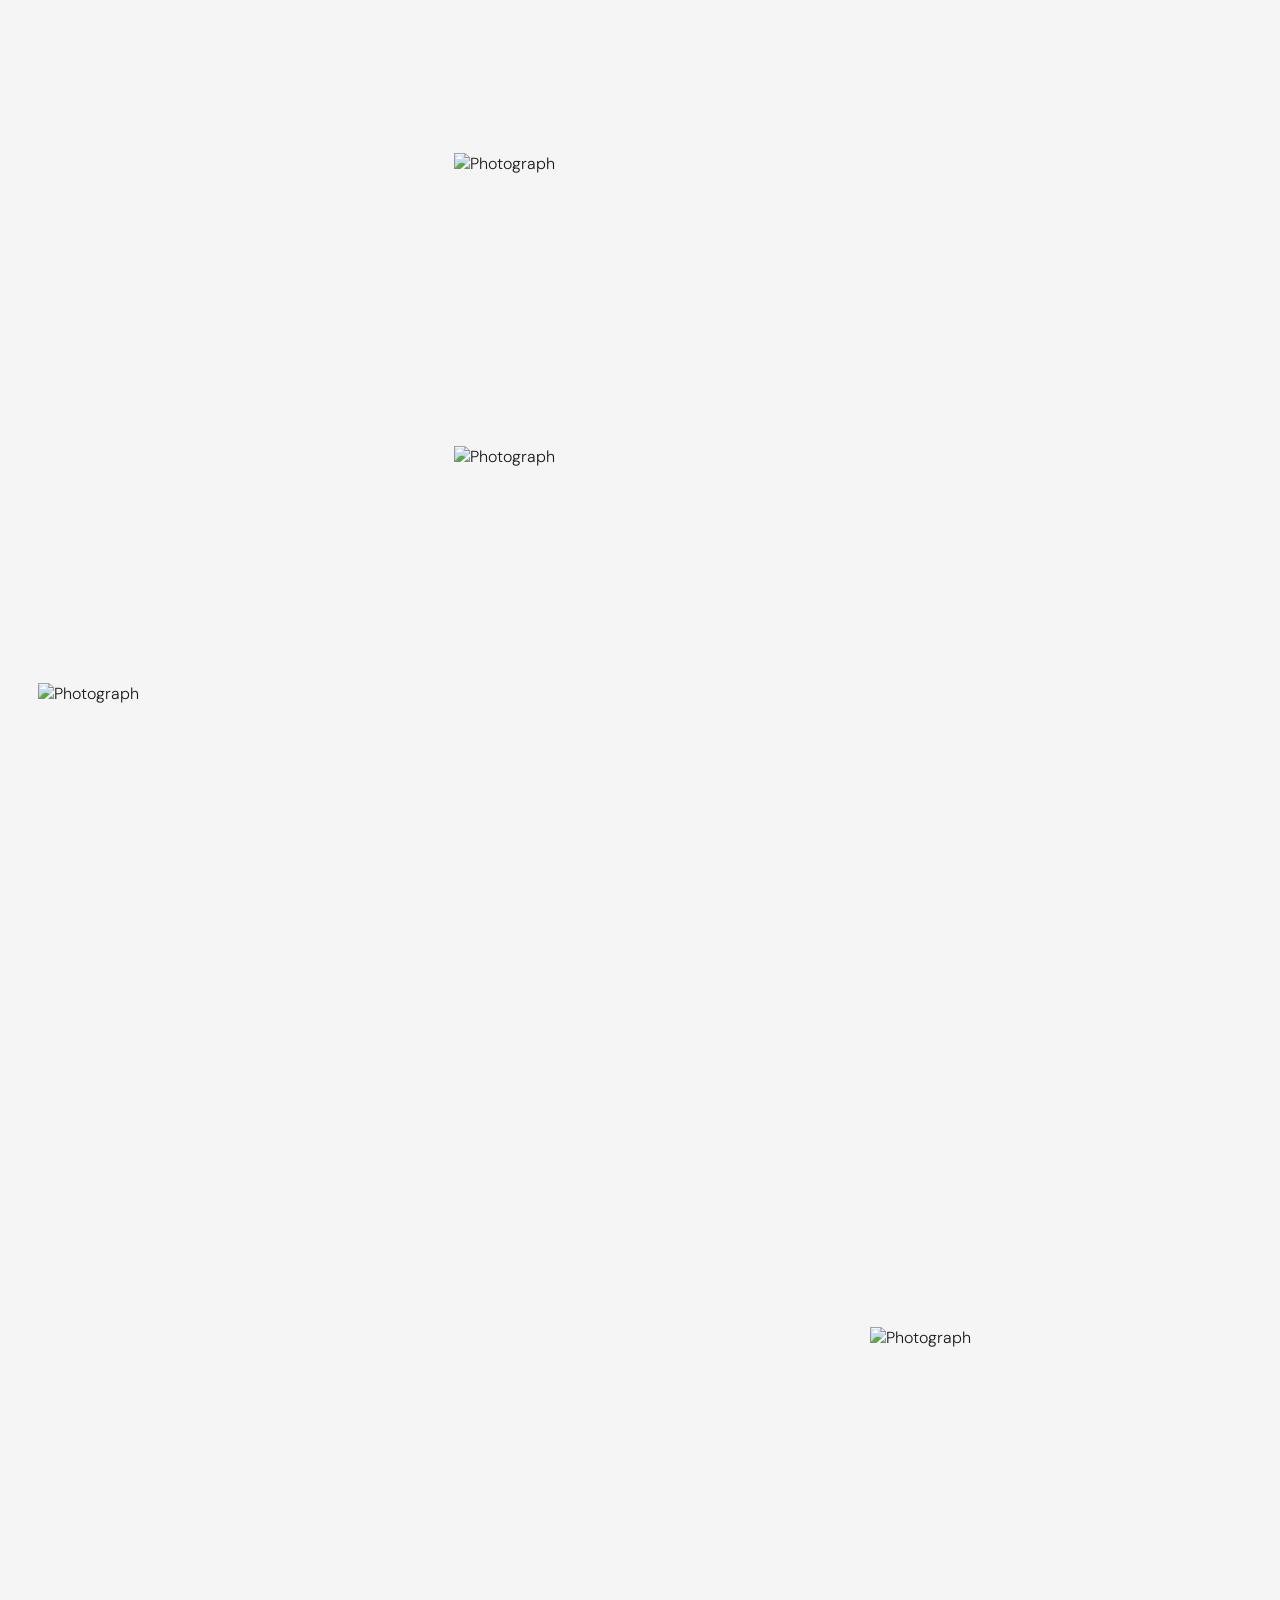
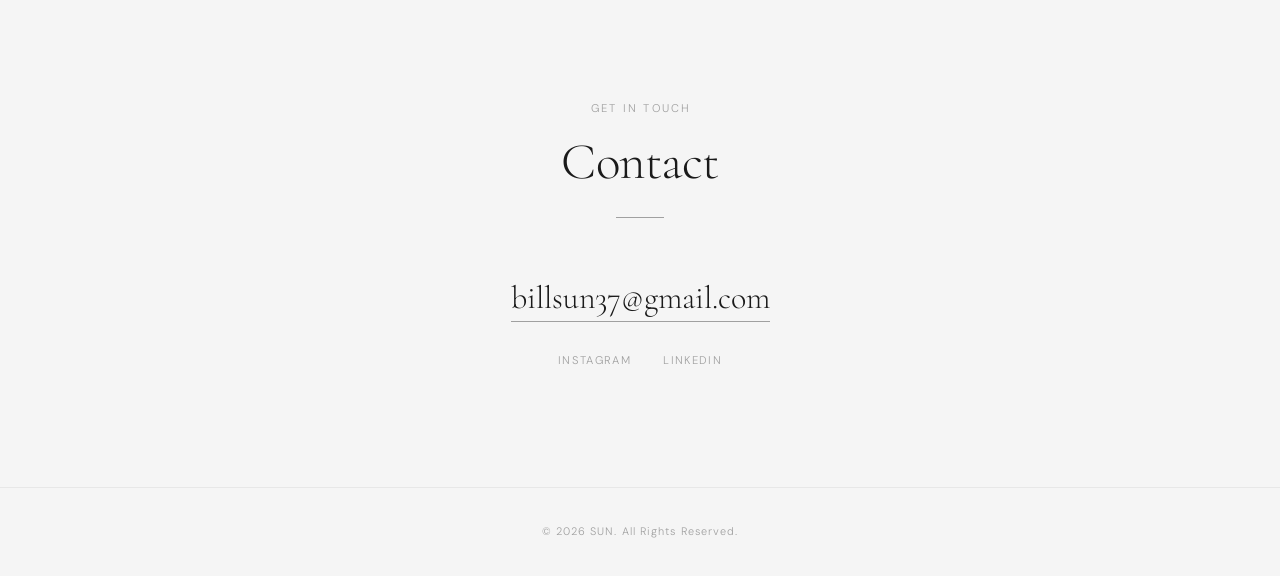
==== commit b1a8c2dc: "feat: back button, shareable photo links, share previews, keyboard, preload - opening a photo sets #" ====
--- a/index.html
+++ b/index.html
@@ -4,7 +4,20 @@
 <meta charset="UTF-8">
 <meta name="viewport" content="width=device-width, initial-scale=1.0">
 <title>SUN — Photography</title>
+<meta name="description" content="Photography by SUN — moments in light. 摄影作品集。">
+<meta name="theme-color" content="#f5f5f5">
 <link rel="icon" href="favicon.svg" type="image/svg+xml">
+<!-- Share previews (WeChat, iMessage, Instagram, X …). Absolute URLs: update them when the site address changes. -->
+<meta property="og:type" content="website">
+<meta property="og:site_name" content="SUN">
+<meta property="og:title" content="SUN — Photography">
+<meta property="og:description" content="Moments in light. 摄影作品集。">
+<meta property="og:url" content="https://zppqako.github.io/personal_website/">
+<meta property="og:image" content="https://zppqako.github.io/personal_website/photos/cover.jpg">
+<meta property="og:image:width" content="1200">
+<meta property="og:image:height" content="630">
+<meta name="twitter:card" content="summary_large_image">
+<link rel="preload" href="data/photos.json" as="fetch" crossorigin>
 <link rel="preconnect" href="https://fonts.googleapis.com">
 <link rel="preconnect" href="https://fonts.gstatic.com" crossorigin>
 <link href="https://fonts.googleapis.com/css2?family=Cormorant+Garamond:ital,wght@0,300;0,400;0,500;1,300;1,400&family=DM+Sans:wght@300;400;500&display=swap" rel="stylesheet">
@@ -67,7 +80,7 @@
 </footer>
 
 <!-- Lightbox -->
-<div class="lightbox" id="lightbox">
+<div class="lightbox" id="lightbox" role="dialog" aria-modal="true" aria-label="Photo viewer" aria-hidden="true">
   <p class="lightbox-counter" id="lightboxCounter"></p>
   <button class="lightbox-close" aria-label="Close"></button>
   <button class="lightbox-nav lightbox-prev" aria-label="Previous">
@@ -78,7 +91,10 @@
   </button>
   <figure class="lightbox-figure">
     <img src="" alt="" id="lightboxImg">
-    <figcaption class="lightbox-caption" id="lightboxCaption"></figcaption>
+    <figcaption>
+      <p class="lightbox-title" id="lightboxTitle"></p>
+      <p class="lightbox-caption" id="lightboxCaption"></p>
+    </figcaption>
   </figure>
 </div>
 
--- a/css/style.css
+++ b/css/style.css
@@ -253,6 +253,11 @@
   transform: translateY(0);
 }
 
+.gallery-item:focus-visible {
+  outline: 1px solid var(--fg);
+  outline-offset: 6px;
+}
+
 .gallery-item picture {
   display: block;
 }
@@ -261,6 +266,7 @@
   width: 100%;
   height: auto;
   display: block;
+  dynamic-range-limit: constrained; /* HDR photos stay calm next to the others */
 }
 
 /* ===== LIGHTBOX ===== */
@@ -275,13 +281,15 @@
   align-items: center;
   opacity: 0;
   visibility: hidden;
-  transition: all 0.4s var(--transition);
+  /* hide only after the fade-out; show at once on open so the close button can take focus */
+  transition: opacity 0.4s var(--transition), visibility 0s linear 0.4s;
   cursor: zoom-out;
 }
 
 .lightbox.active {
   opacity: 1;
   visibility: visible;
+  transition: opacity 0.4s var(--transition), visibility 0s;
 }
 
 .lightbox-figure {
@@ -302,6 +310,26 @@
   max-height: 82vh;
   object-fit: contain;
   display: block;
+  dynamic-range-limit: no-limit; /* full HDR when viewing one photo */
+  transition: opacity 0.25s;
+}
+
+.lightbox.loading img {
+  opacity: 0.35; /* next photo still downloading */
+}
+
+.lightbox-title {
+  font-family: var(--serif);
+  font-size: 1.05rem;
+  font-weight: 400;
+  letter-spacing: 0.02em;
+  color: rgba(255,255,255,0.85);
+  text-align: center;
+  margin-bottom: 8px;
+}
+
+.lightbox-title:empty {
+  display: none;
 }
 
 .lightbox-caption,
@@ -350,7 +378,10 @@
 .lightbox-close::before { transform: rotate(45deg); }
 .lightbox-close::after { transform: rotate(-45deg); }
 .lightbox-close:hover::before,
-.lightbox-close:hover::after { background: #fff; }
+.lightbox-close:hover::after,
+.lightbox-close:focus-visible::before,
+.lightbox-close:focus-visible::after { background: #fff; }
+.lightbox-close:focus-visible { outline: none; }
 
 /* Hairline arrows in their own gutters: the whole gutter is the click target,
    and the photo is sized so it can never cover them. */
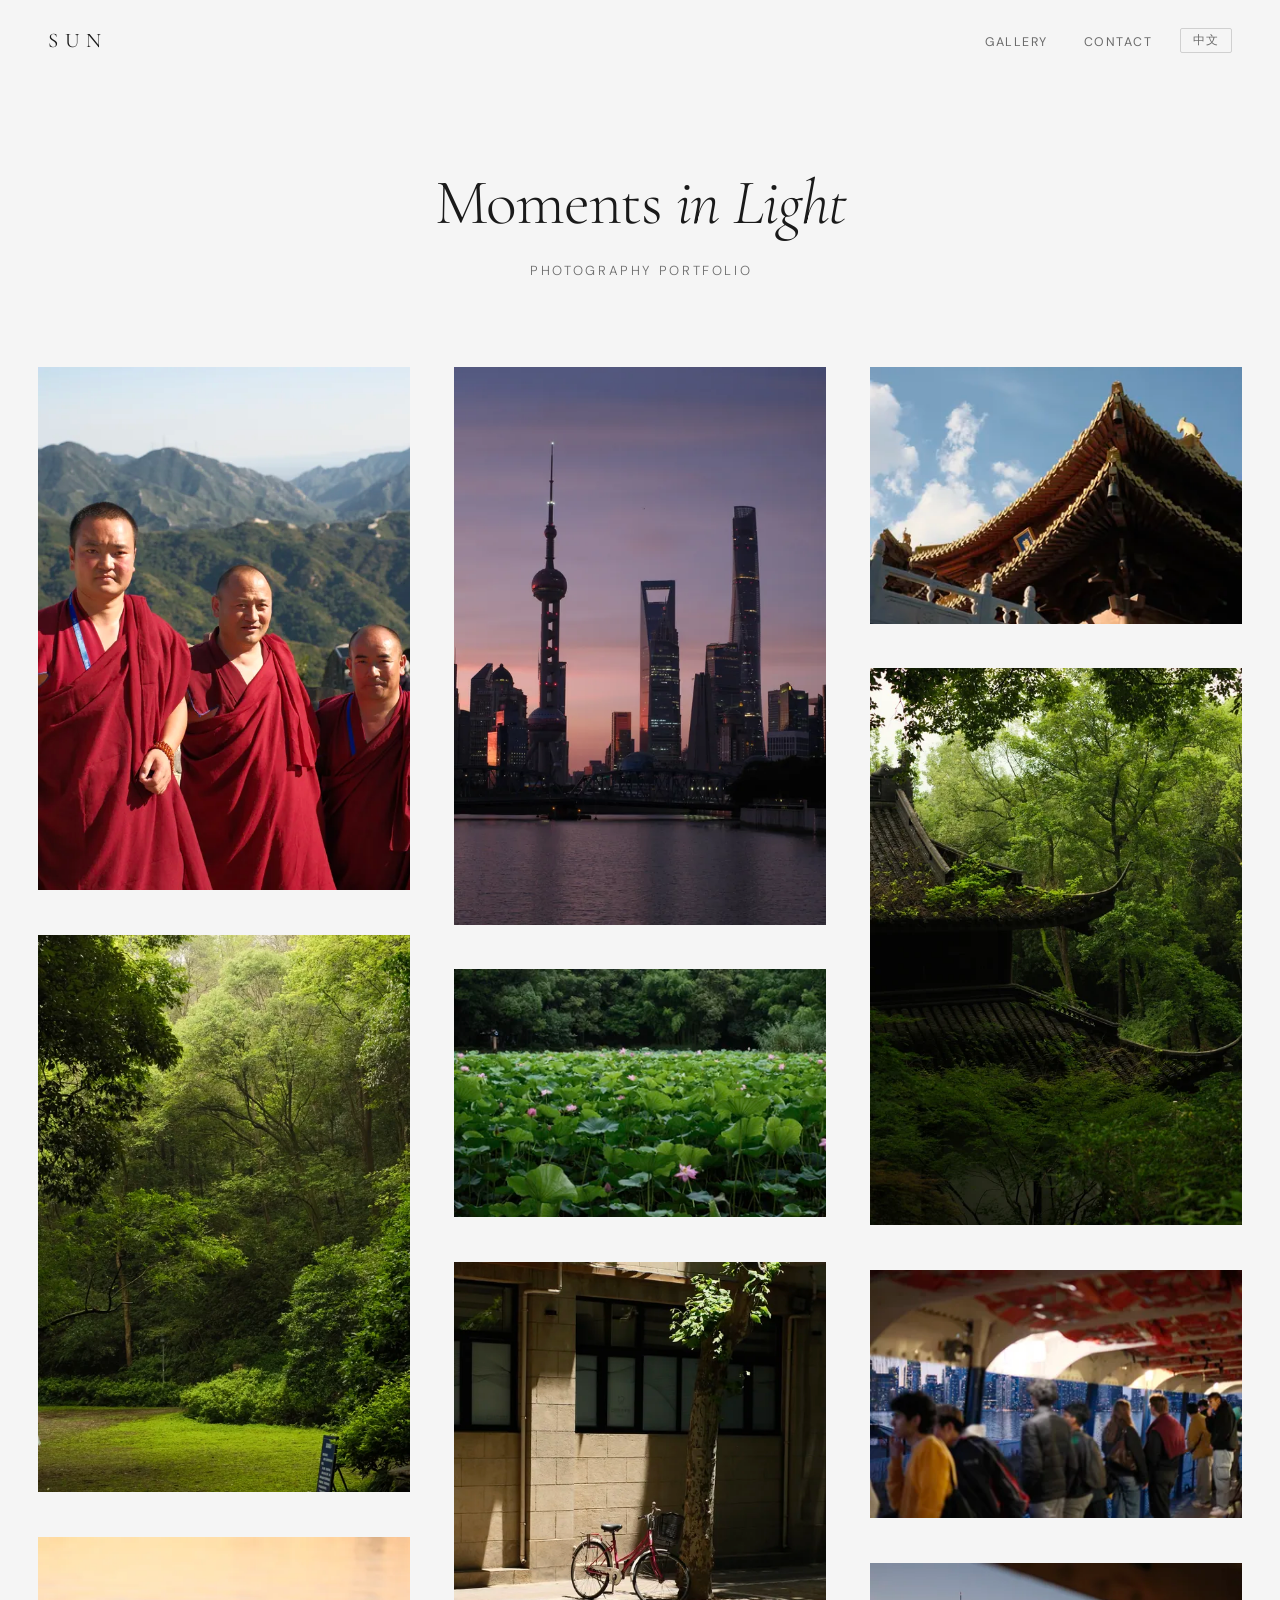
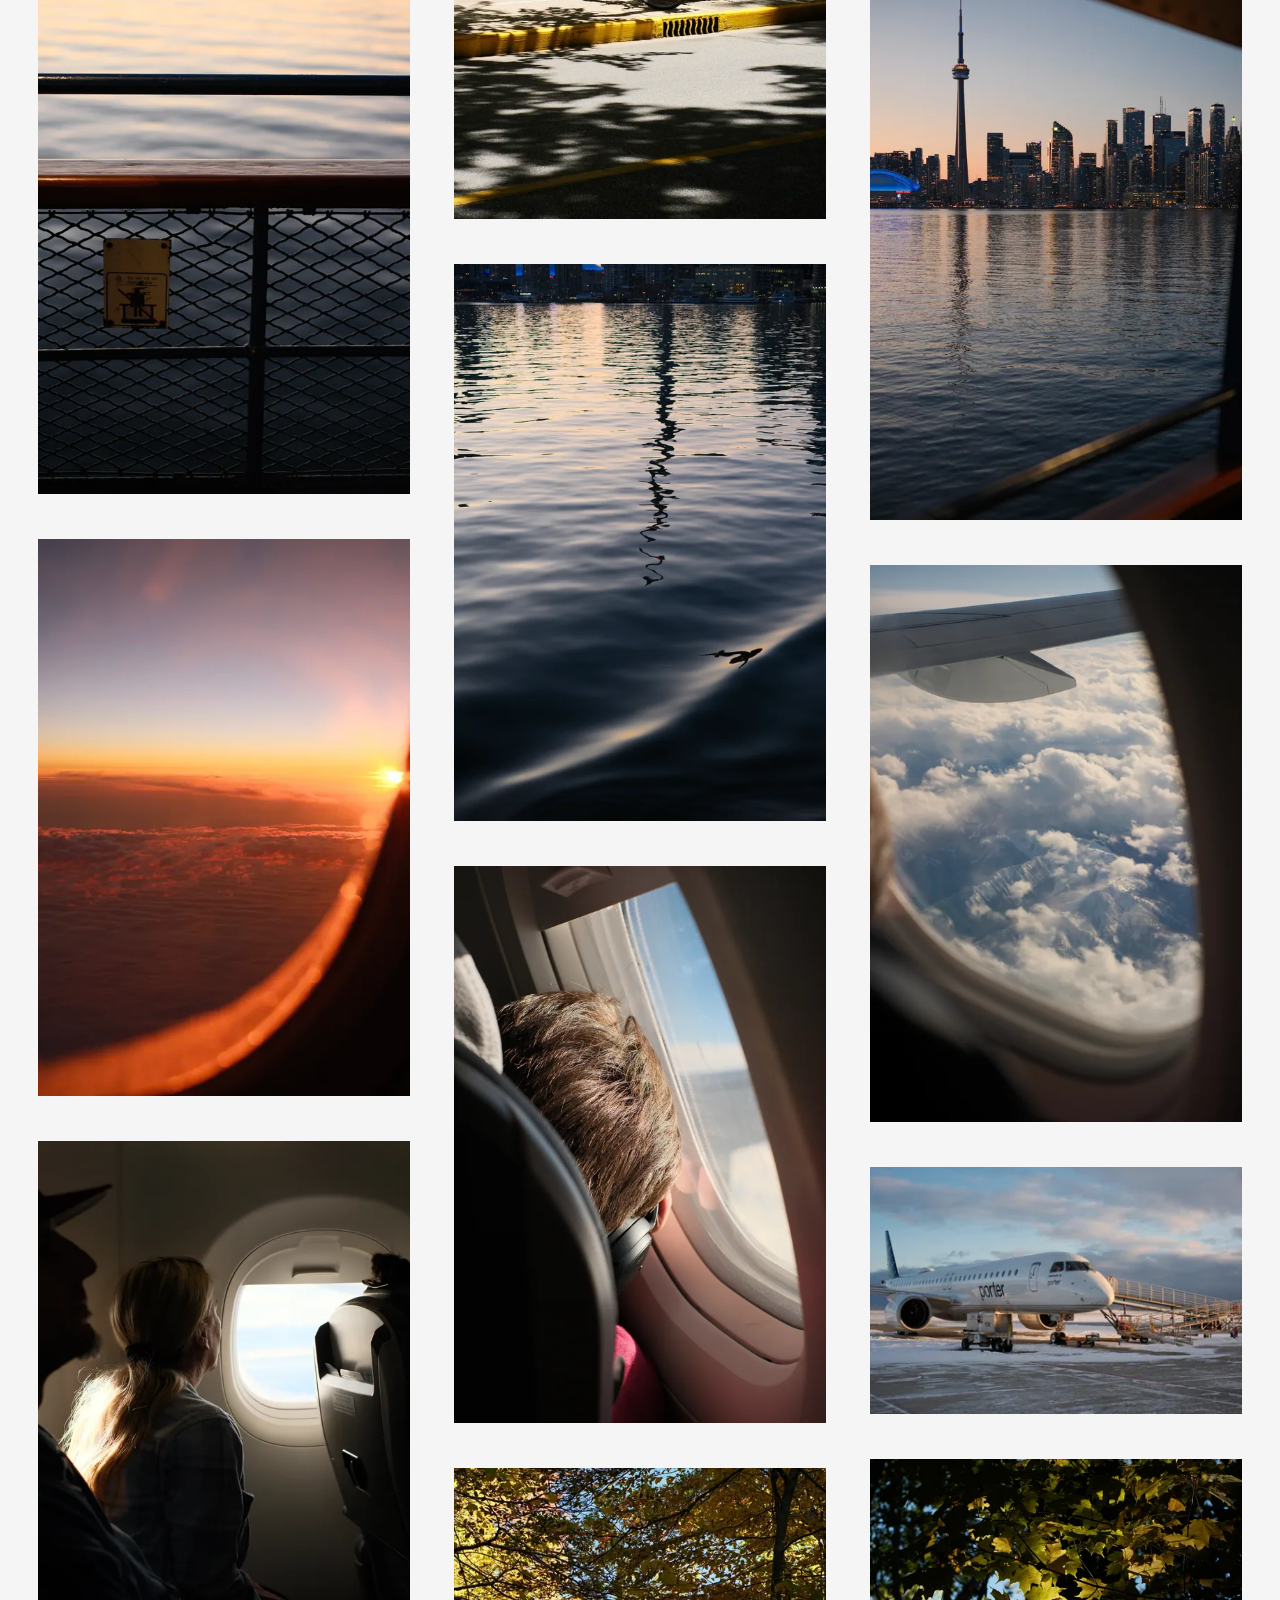
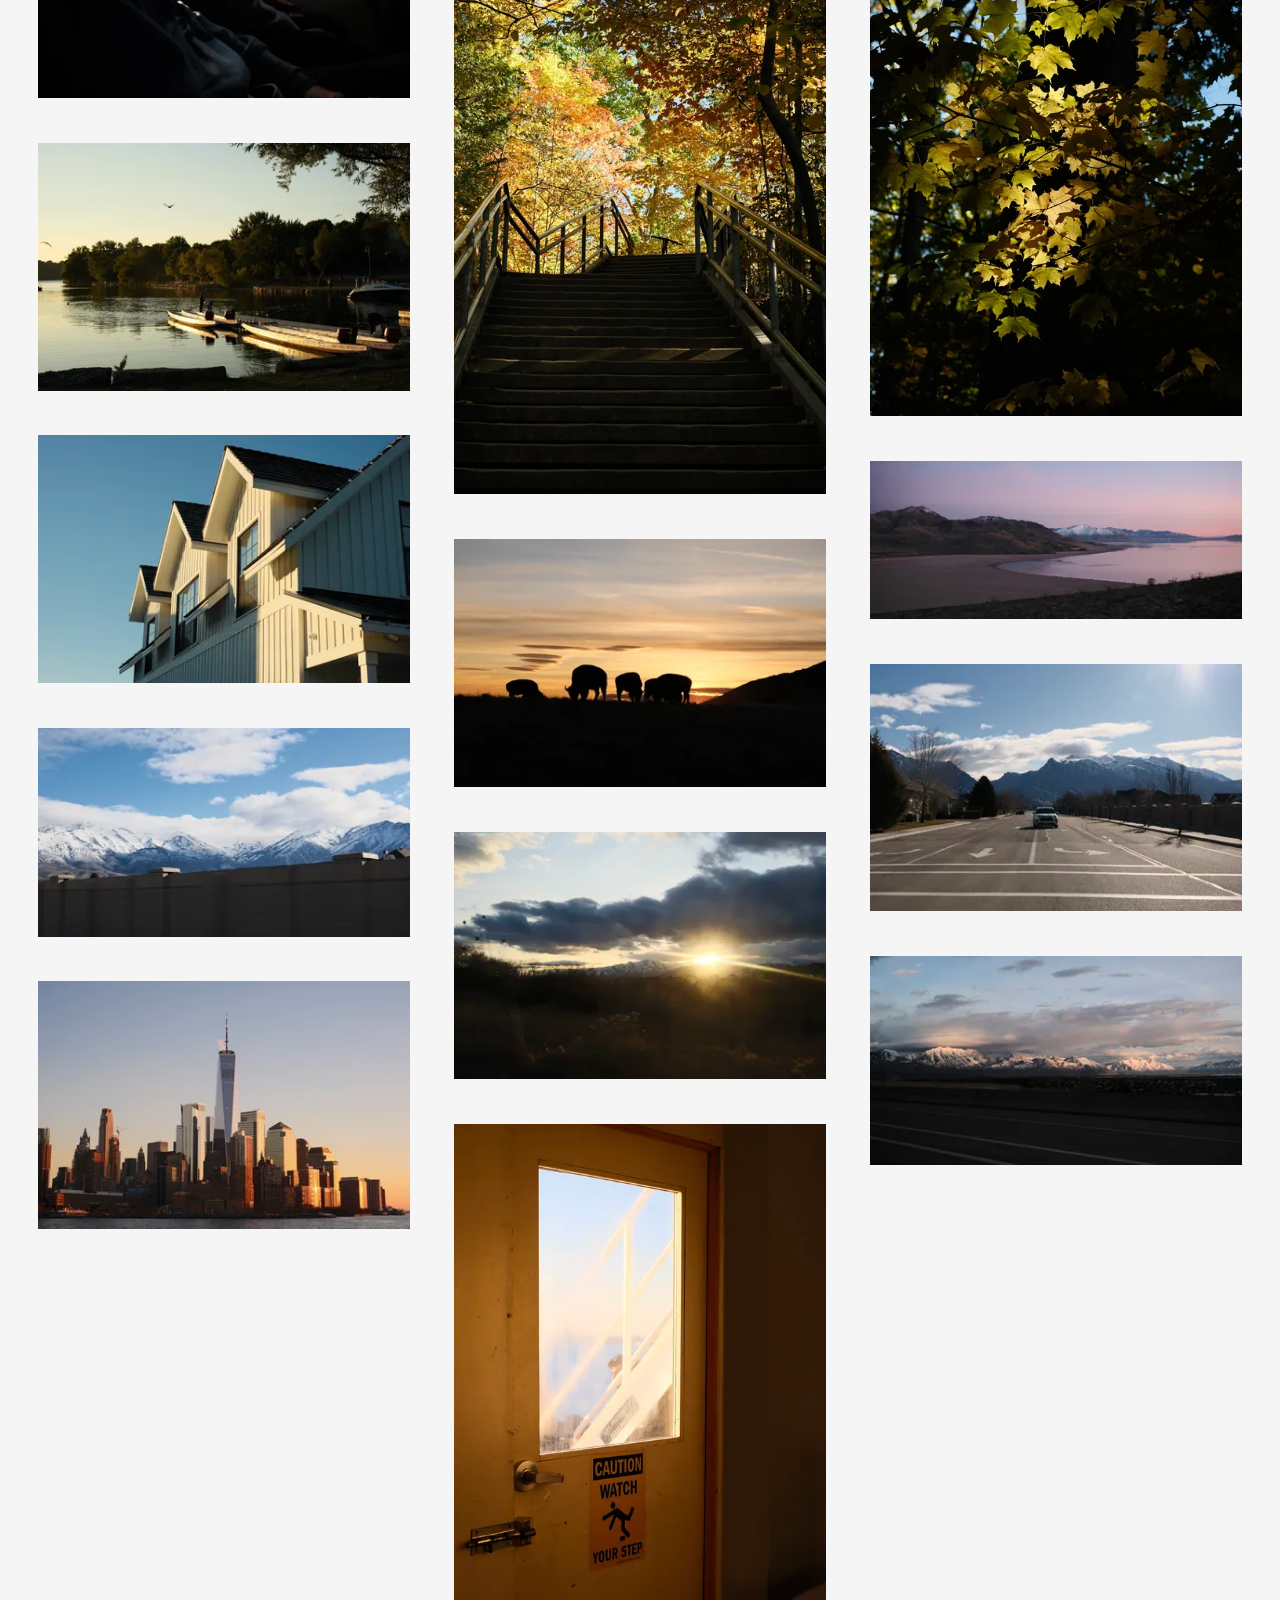
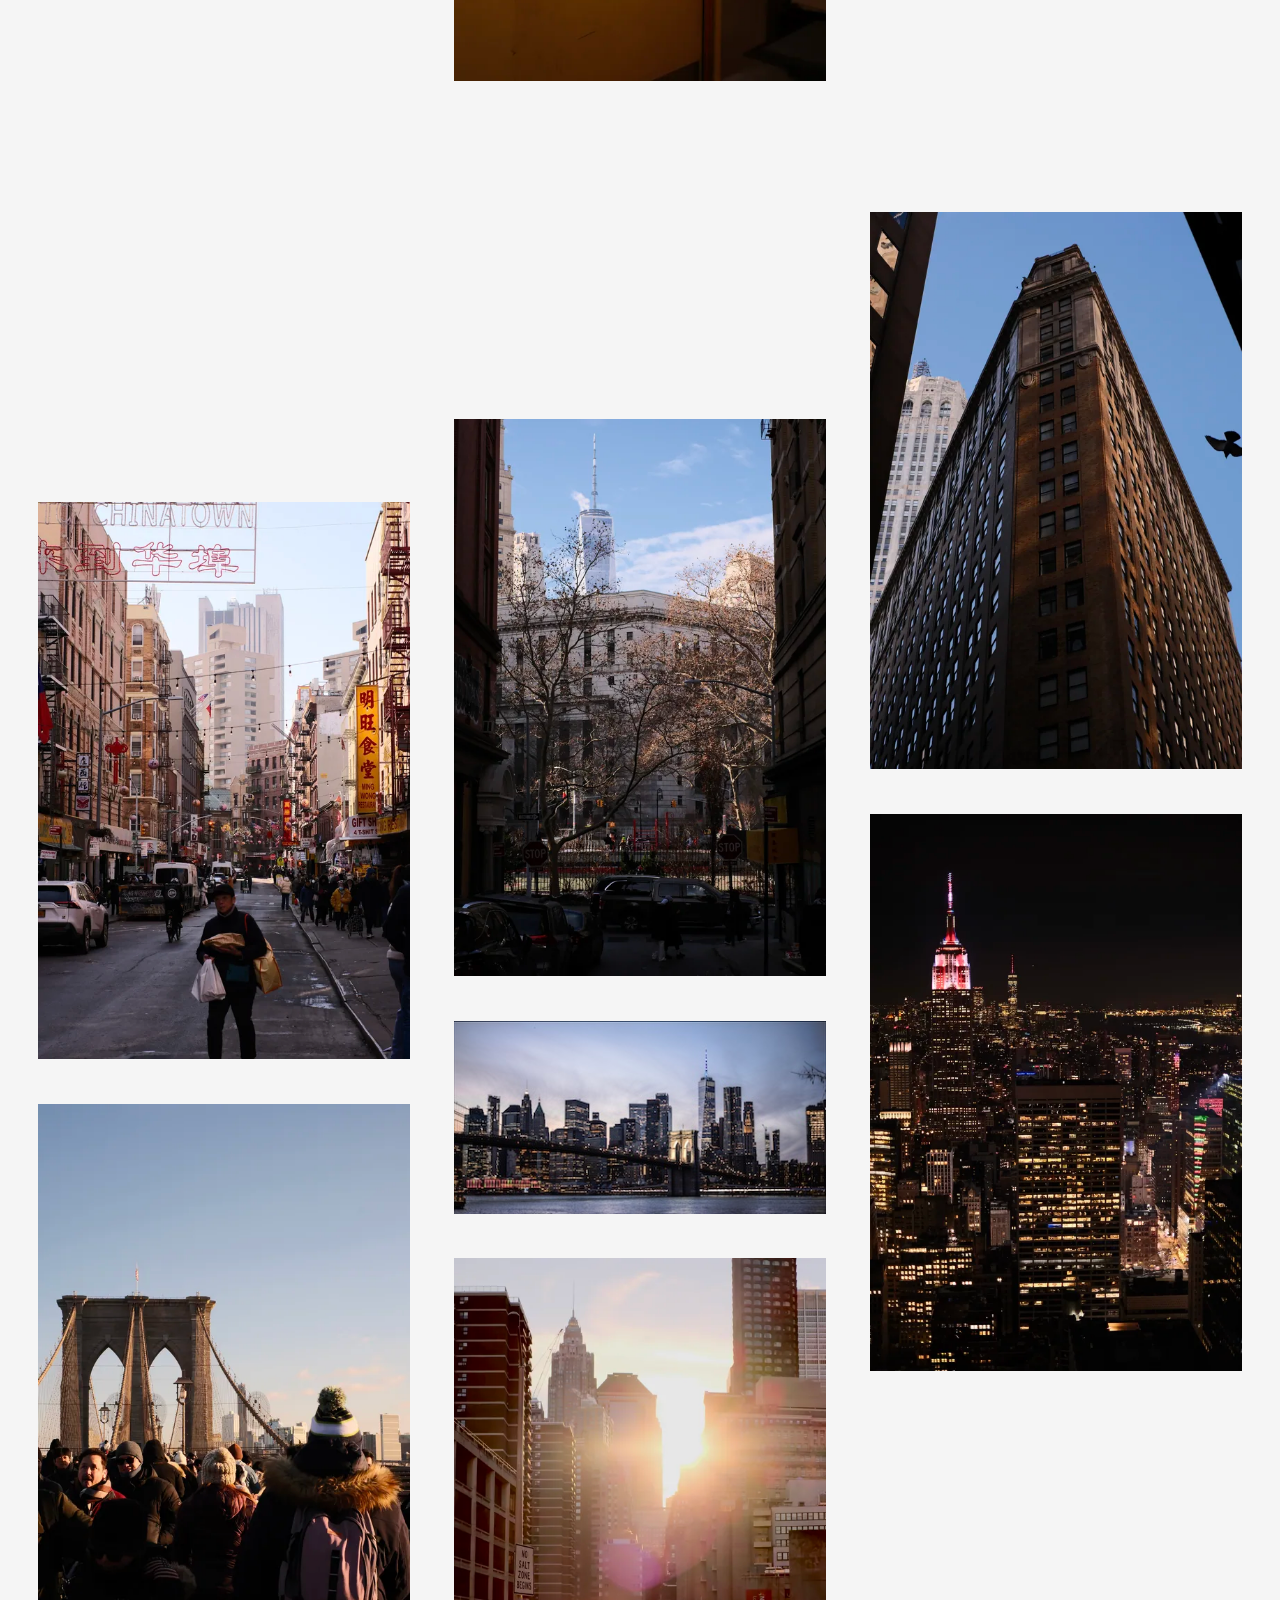
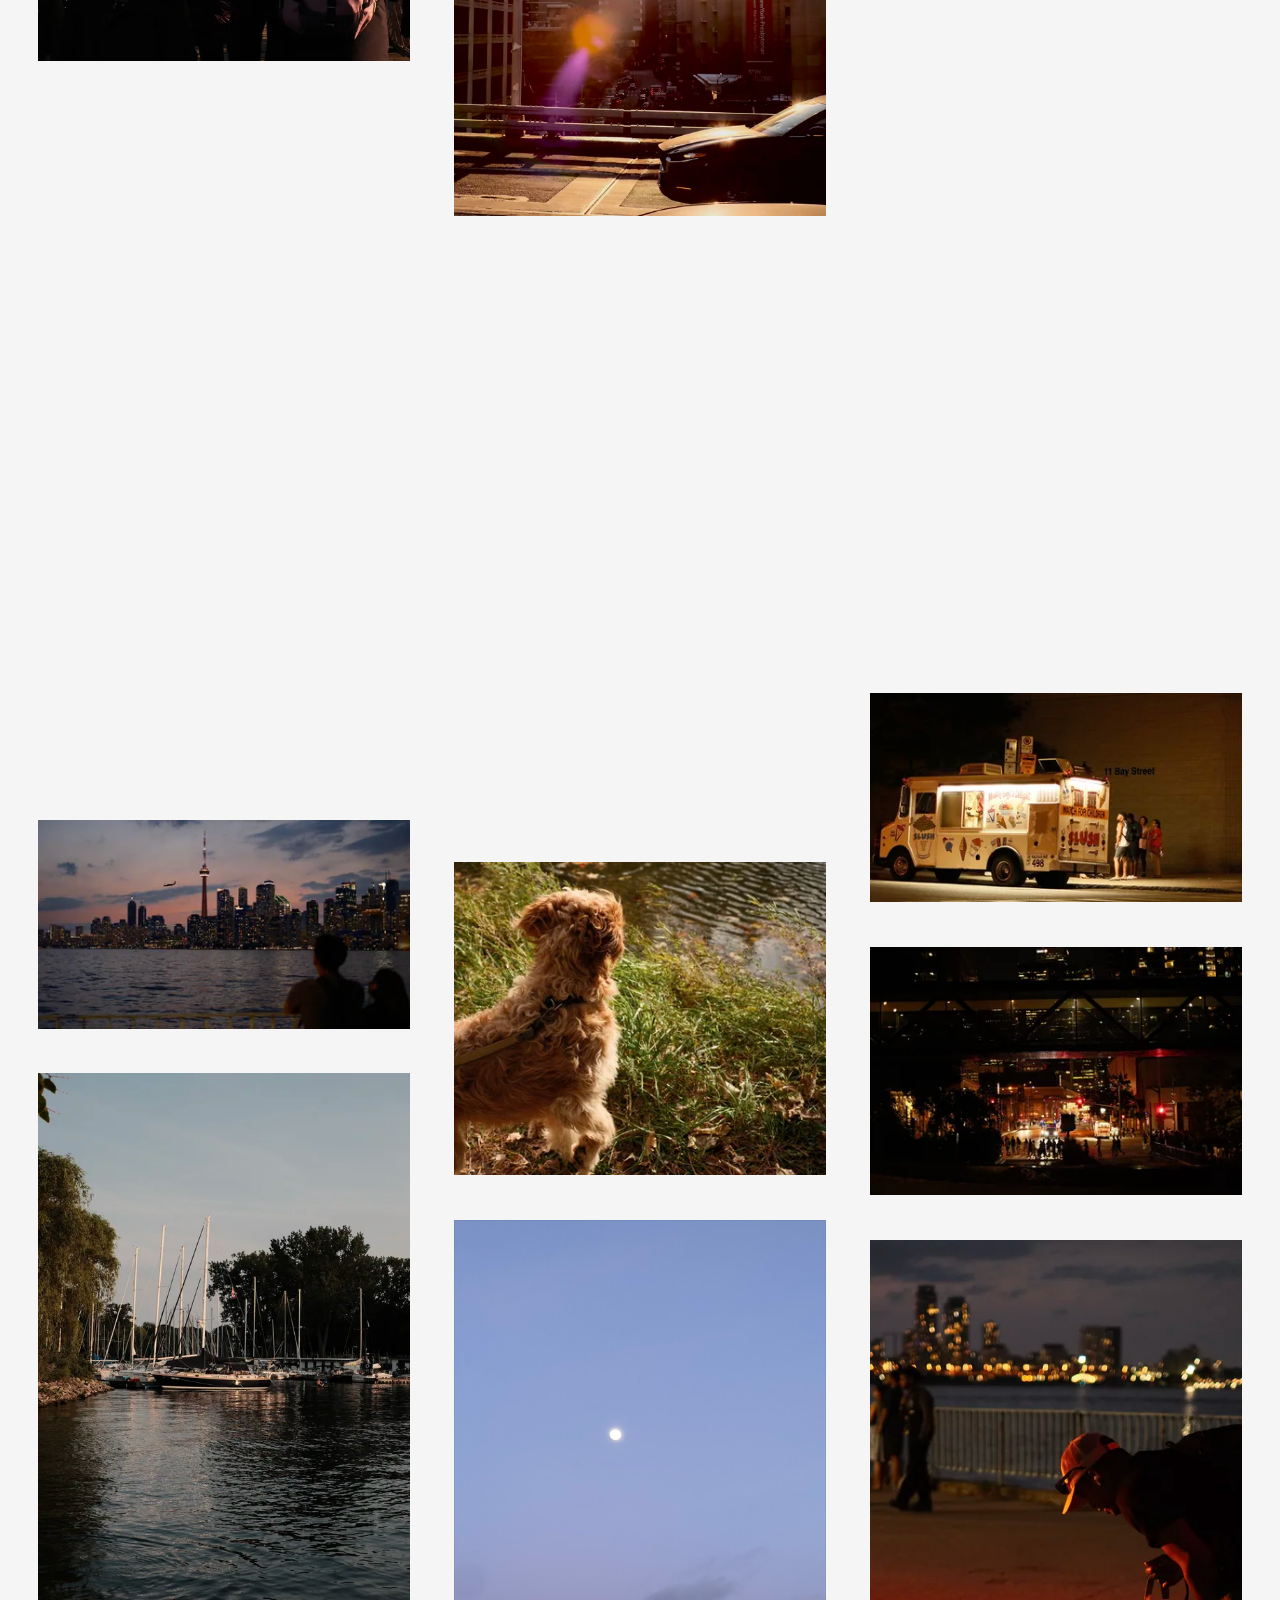
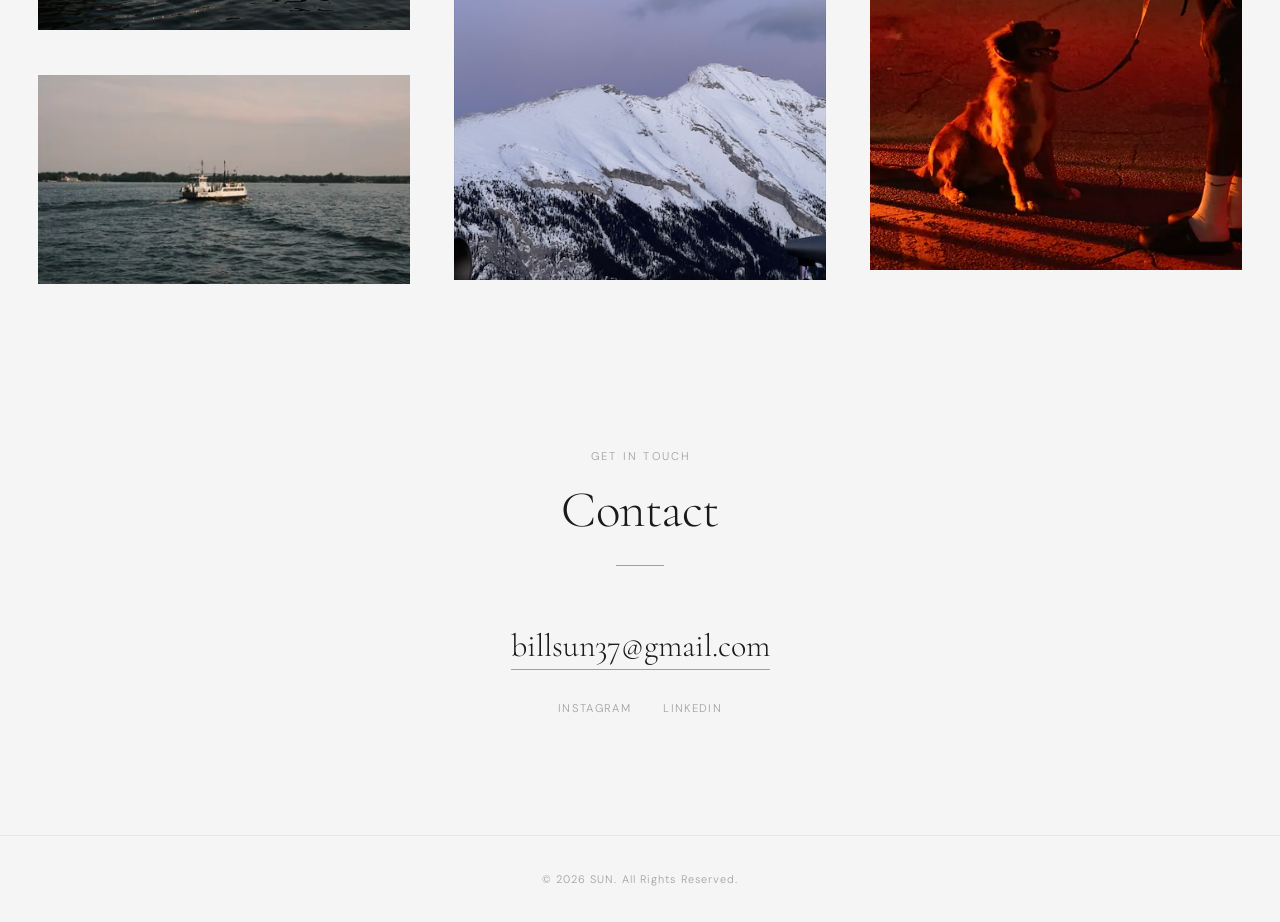
==== commit 6d487504: "chore: Instagram handle is now sun9_0237 Co-Authored-By: Claude Opus 5.5 <noreply@anthropic.com>" ====
--- a/index.html
+++ b/index.html
@@ -68,7 +68,7 @@
   <div class="contact reveal">
     <a href="mailto:billsun37@gmail.com">billsun37@gmail.com</a>
     <div class="contact-socials">
-      <a href="https://www.instagram.com/bi1l_sun/" target="_blank" rel="noopener">Instagram</a>
+      <a href="https://www.instagram.com/sun9_0237/" target="_blank" rel="noopener">Instagram</a>
       <a href="https://www.linkedin.com/in/bill-sun9/" target="_blank" rel="noopener">LinkedIn</a>
     </div>
   </div>
--- a/css/style.css
+++ b/css/style.css
@@ -419,10 +419,13 @@
   vector-effect: non-scaling-stroke;
 }
 
-.lightbox-nav:hover,
 .lightbox-nav:focus-visible { color: #fff; outline: none; }
-.lightbox-prev:hover svg { transform: translateX(-6px); }
-.lightbox-next:hover svg { transform: translateX(6px); }
+
+@media (hover: hover) {
+  .lightbox-nav:hover { color: #fff; }
+  .lightbox-prev:hover svg { transform: translateX(-6px); }
+  .lightbox-next:hover svg { transform: translateX(6px); }
+}
 
 /* ===== CONTACT ===== */
 .contact {
@@ -507,9 +510,29 @@
     padding: 0 16px;
   }
 
-  .lightbox { --lightbox-gutter: 16px; } /* arrows hidden, swipe instead */
-  .lightbox-nav { display: none; }
-  .lightbox-counter { top: 36px; left: 24px; }
+  /* Phones: no room beside the photo, so the arrows sit in a bar below it:
+     ←  12 / 52  →   (swiping left/right works too) */
+  .lightbox { --lightbox-gutter: 16px; }
+  .lightbox img {
+    max-height: calc(100vh - 230px);
+    max-height: calc(100svh - 230px); /* room for the close button above and the bar below */
+  }
+  .lightbox-nav {
+    top: auto;
+    bottom: max(16px, env(safe-area-inset-bottom));
+    width: 72px;
+    height: 56px;
+  }
+  .lightbox-prev { left: calc(50% - 124px); }
+  .lightbox-next { right: calc(50% - 124px); }
+  .lightbox-counter {
+    top: auto;
+    bottom: max(16px, env(safe-area-inset-bottom));
+    left: 0;
+    right: 0;
+    line-height: 56px;
+    pointer-events: none;
+  }
   .lightbox-caption { padding: 0 16px; }
 }
 
